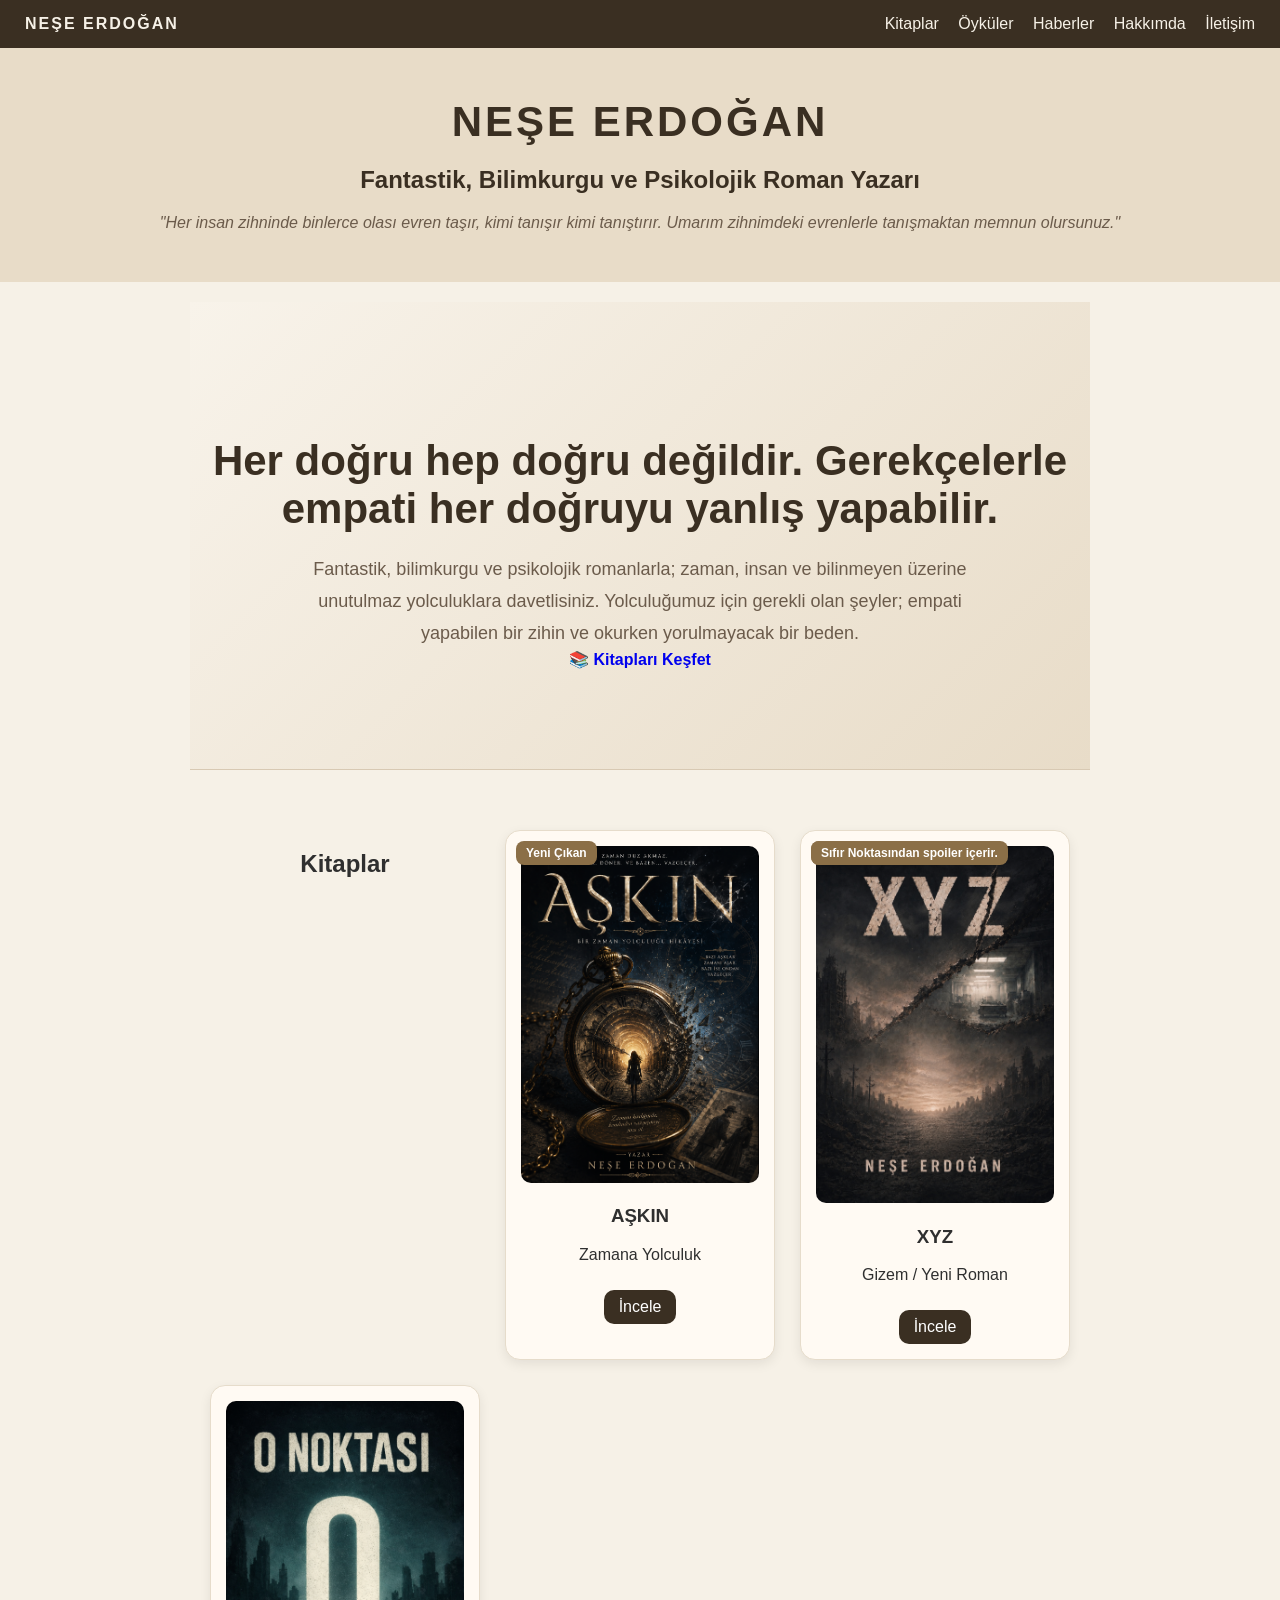
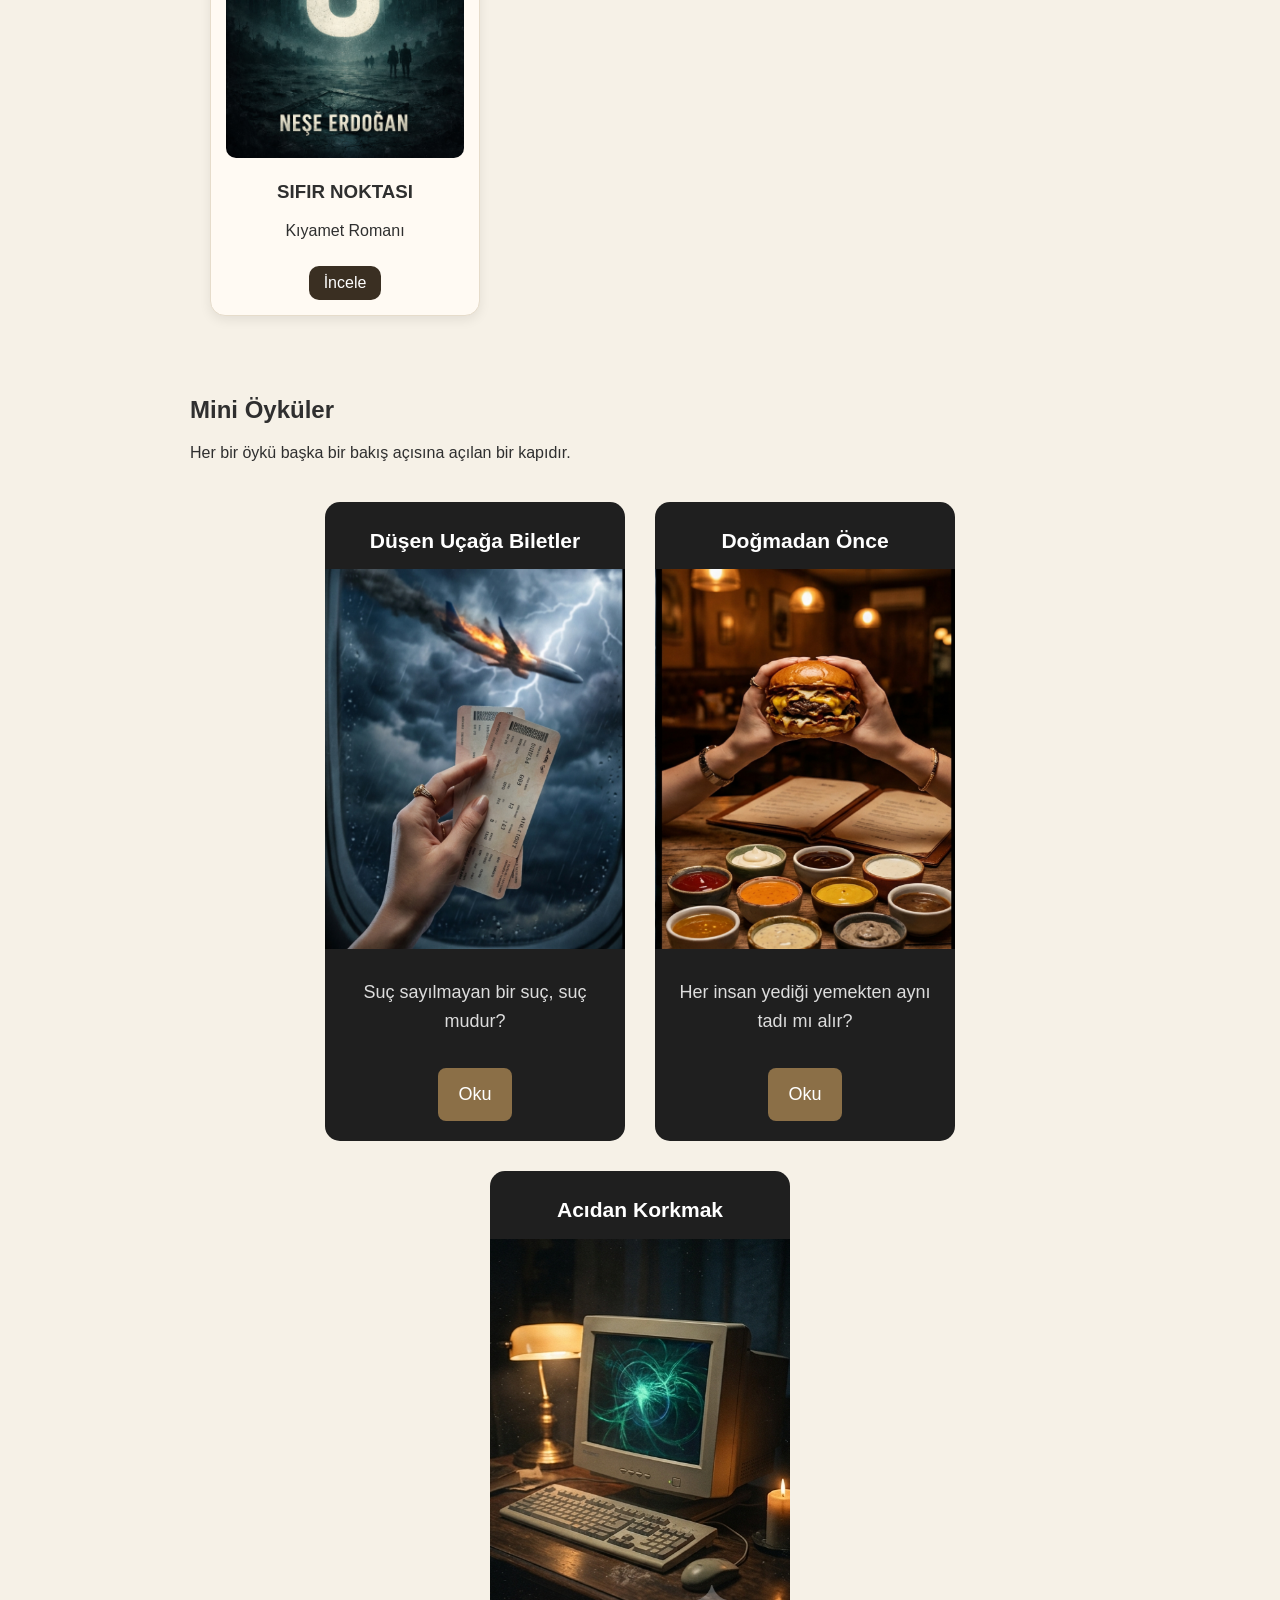
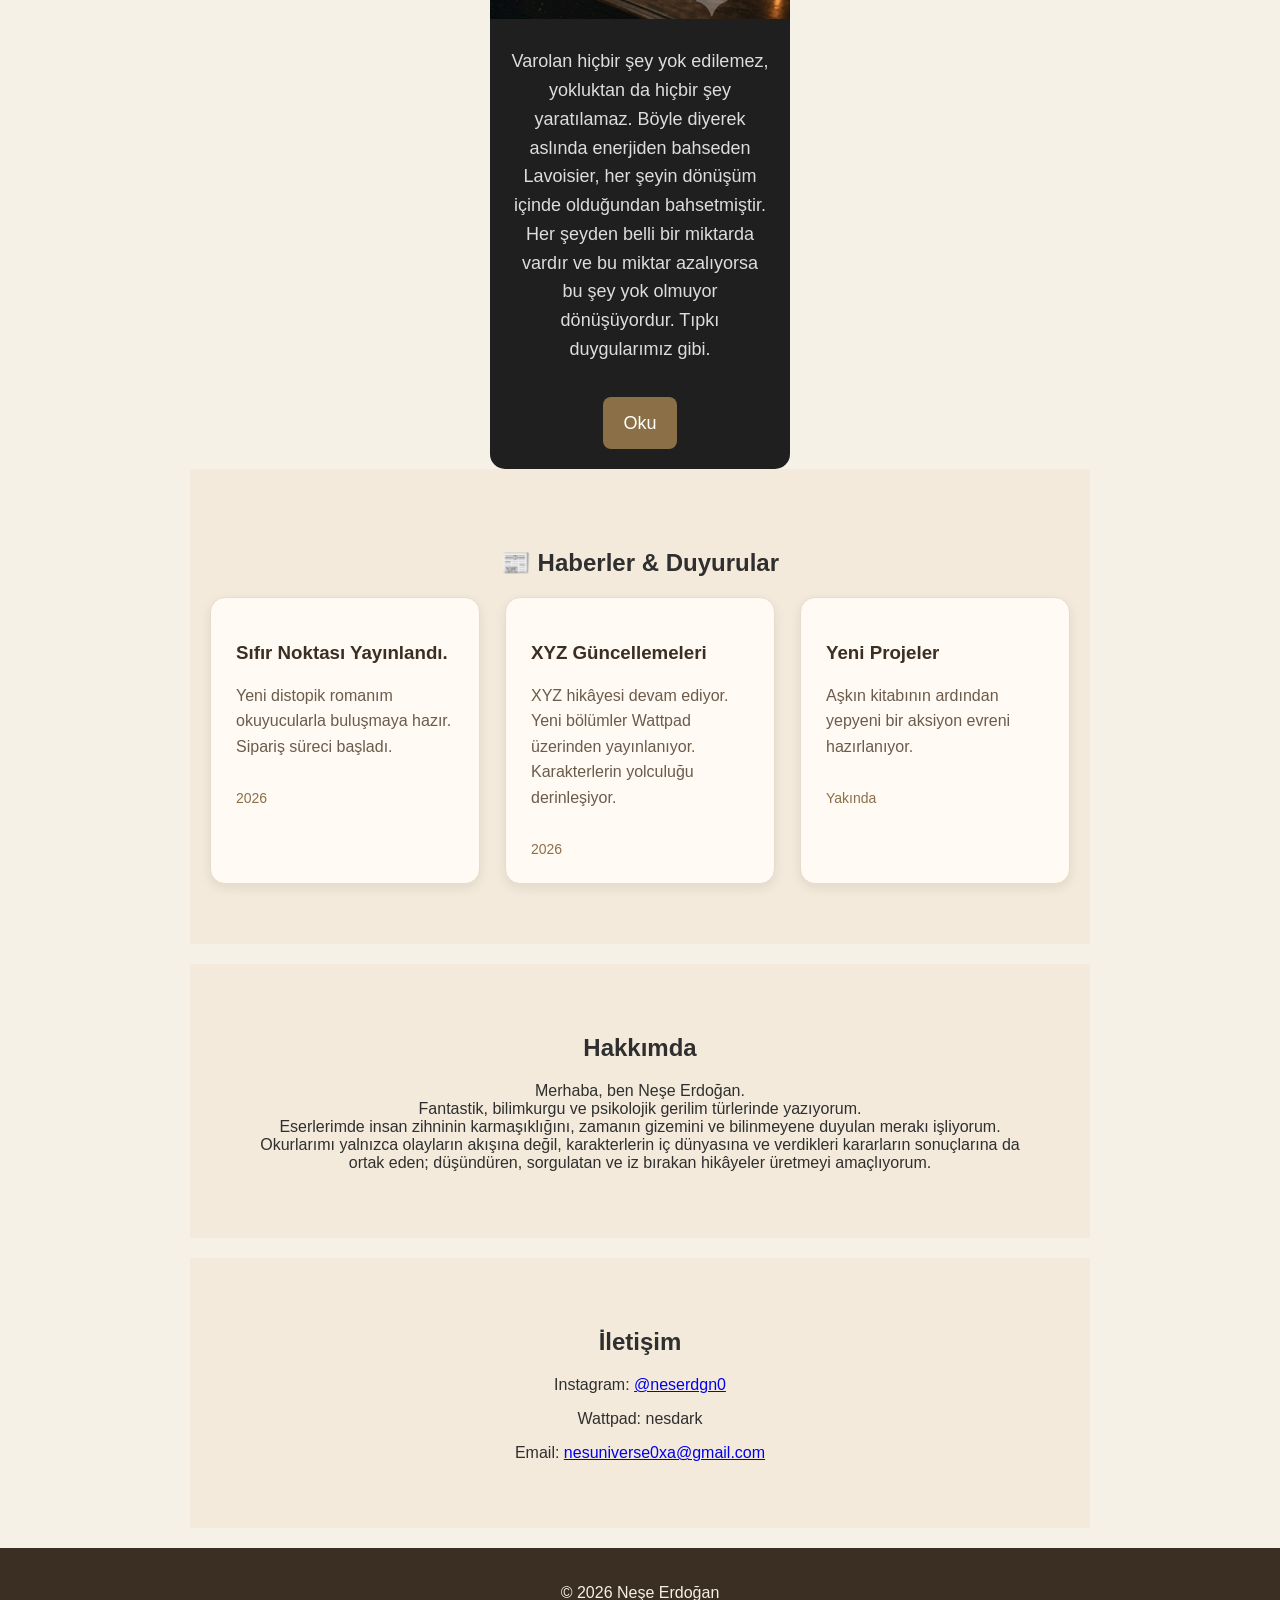
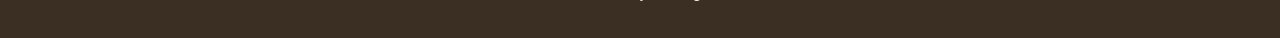
==== index.html @ b697546c "Update index.html" ====
<!DOCTYPE html>
<html lang="tr">

<head>
  <meta charset="UTF-8">
  <meta name="viewport" content="width=device-width, initial-scale=1.0">
  <title>Neşe Erdoğan | Fantastik ve Bilimkurgu Roman Yazarı</title>
  <meta property="og:title" content="Neşe Erdoğan">

<meta property="og:description" content="Fantastik, bilimkurgu ve psikolojik romanlar.">

<meta property="og:image" content="https://nese87054-beep.github.io/NesUniverse/file_000000009f70720a86f1708d1f0b7b2d.png">

<meta property="og:url" content="https://nese87054-beep.github.io/NesUniverse/">

<meta property="og:type" content="website">
<meta name="description" content="Neşe Erdoğan'ın resmi yazarlık sitesi. AŞKIN, Sıfır Noktası ve XYZ romanları hakkında bilgiler, karakterler ve duyurular.">

<meta name="keywords" content="Neşe Erdoğan, Neşe Erdoğan yazar, Aşkın romanı, Sıfır Noktası, XYZ romanı, fantastik roman, bilimkurgu, zaman yolculuğu, Türk yazar">

<meta name="author" content="Neşe Erdoğan">

<meta name="robots" content="index, follow">

<link rel="canonical" href="https://nese87054-beep.github.io/NesUniverse/">

  <!-- Google Analytics -->
  <script async src="https://www.googletagmanager.com/gtag/js?id=G-4C749NQ0FZ"></script>

  <script>
    window.dataLayer = window.dataLayer || [];
    function gtag(){dataLayer.push(arguments);}
    gtag('js', new Date());

    gtag('config', 'G-4C749NQ0FZ');
  </script>

  <link rel="stylesheet" href="style.css">
  <script type="application/ld+json">
{
  "@context":"https://schema.org",
  "@type":"Person",
  "name":"Neşe Erdoğan",
  "jobTitle":"Roman Yazarı",
  "url":"https://nese87054-beep.github.io/NesUniverse/",
  "sameAs":[
    "https://www.instagram.com/neserdgn0"
  ]
}
</script>
  <script type="application/ld+json">
{
 "@context":"https://schema.org",
 "@type":"WebSite",
 "name":"Neşe Erdoğan",
 "url":"https://nese87054-beep.github.io/NesUniverse/",
 "author":{
   "@type":"Person",
   "name":"Neşe Erdoğan"
 }
}
</script>
  <script type="application/ld+json">
{
 "@context":"https://schema.org",
 "@type":"ItemList",
 "name":"Neşe Erdoğan Kitapları",
 "itemListElement":[
  {
   "@type":"Book",
   "position":1,
   "name":"AŞKIN",
   "url":"https://nese87054-beep.github.io/NesUniverse/askin.html"
  },
  {
   "@type":"Book",
   "position":2,
   "name":"Sıfır Noktası",
   "url":"https://nese87054-beep.github.io/NesUniverse/sifir-noktasi.html"
  },
  {
   "@type":"Book",
   "position":3,
   "name":"XYZ",
   "url":"https://nese87054-beep.github.io/NesUniverse/xyz.html"
  }
 ]
}
</script>
</head>


<body>


<!-- NAVBAR -->
<nav class="navbar">

  <div class="logo">
    NEŞE ERDOĞAN
  </div>

  <div class="menu">
    <a href="#books">Kitaplar</a>
    <a href="#stories">Öyküler</a>
    <a href="#news">Haberler</a>
    <a href="#about">Hakkımda</a>
    <a href="#contact">İletişim</a>
  </div>

</nav>



<!-- HEADER -->
<header>

  <h1>NEŞE ERDOĞAN</h1>
  <h2>Fantastik, Bilimkurgu ve Psikolojik Roman Yazarı</h2>

  <span class="quote">
    "Her insan zihninde binlerce olası evren taşır, kimi tanışır kimi tanıştırır. 
    Umarım zihnimdeki evrenlerle tanışmaktan memnun olursunuz."
  </span>

</header>


<main>

<!-- HERO -->
<section class="hero">

  <h2>
    Her doğru hep doğru değildir. Gerekçelerle empati her doğruyu yanlış yapabilir.
  </h2>

  <p>
    Fantastik, bilimkurgu ve psikolojik romanlarla;
    zaman, insan ve bilinmeyen üzerine unutulmaz yolculuklara davetlisiniz.
    Yolculuğumuz için gerekli olan şeyler;
    empati yapabilen bir zihin ve okurken yorulmayacak bir beden.
  </p>

  <a href="#books" class="btn">
    📚 Kitapları Keşfet
  </a>

</section>




<!-- KİTAPLAR -->
<section id="books">

<h2>Kitaplar</h2>



<!-- AŞKIN -->
<div class="book-card">

<span class="badge">
Yeni Çıkan
</span>

  <img src="file_000000009f70720a86f1708d1f0b7b2d.png" alt="AŞKIN roman kapağı - Neşe Erdoğan">

<h3>AŞKIN</h3>

<p>
Zamana Yolculuk
</p>

<a href="askin.html">
İncele
</a>

</div>





<!-- XYZ -->
<div class="book-card">

<span class="badge">
Yeni Çıkan
</span>
  
<span class="badge">
Sıfır Noktasından spoiler içerir.
</span>

<img src="file_000000004ad471fdaa1582f3d3aa78e8.png" alt="XYZ roman kapağı - Neşe Erdoğan">

<h3>XYZ</h3>

<p>
Gizem / Yeni Roman
</p>

<a href="xyz.html">
İncele
</a>

</div>





<!-- SIFIR NOKTASI -->
<div class="book-card">

<img src="file_000000008bf872469f45810240bcbe75.png" alt="Sıfır Noktası roman kapağı - Neşe Erdoğan">

<h3>SIFIR NOKTASI</h3>

<p>
Kıyamet Romanı
</p>

<a href="sifir-noktasi.html">
İncele
</a>

</div>


</section>
<section id="stories">

<h2>Mini Öyküler</h2>

<p>
Her bir öykü başka bir bakış açısına açılan bir kapıdır.
</p>

<div class="story-container">

<article class="story-card">

<h3>Düşen Uçağa Biletler</h3>

<img src="dus.jpeg" alt="Düşen Uçağa Biletler mini öykü kapağı">
  <span class="badge">
Yakında
</span>

<p>
Suç sayılmayan bir suç, suç mudur?
</p>

<a href="dusenuc.html">
Oku
</a>

</article>


<article class="story-card">

<h3>Doğmadan Önce</h3>

<img src="menu.jpeg" alt="Doğmadan Önce mini öykü kapağı">
   <span class="badge">
Yakında
</span>

<p>
Her insan yediği yemekten aynı tadı mı alır?
</p>

<a href="dogma.html">
Oku
</a>

</article>


<article class="story-card">

<h3>Acıdan Korkmak</h3>

<img src="aci.png" alt="Acıdan Korkmak mini öykü kapağı">
   <span class="badge">
Yakında
</span>

<p>
Varolan hiçbir şey yok edilemez, yokluktan da hiçbir şey yaratılamaz.
Böyle diyerek aslında enerjiden bahseden Lavoisier, her şeyin dönüşüm içinde olduğundan bahsetmiştir.
Her şeyden belli bir miktarda vardır ve bu miktar azalıyorsa bu şey yok olmuyor dönüşüyordur.
Tıpkı duygularımız gibi.
</p>

<a href="aci.html">
Oku
</a>

</article>

</div>

</section>


<!-- HABERLER & DUYURULAR -->

<section id="news">

<h2>
📰 Haberler & Duyurular
</h2>


<div class="news-container">


<div class="news-card">

<h3>
Sıfır Noktası Yayınlandı.
</h3>

<p>
Yeni distopik romanım okuyucularla buluşmaya hazır.
Sipariş süreci başladı.
</p>

<span>
2026
</span>

</div>




<div class="news-card">

<h3>
XYZ Güncellemeleri
</h3>

<p>
XYZ hikâyesi devam ediyor.
Yeni bölümler Wattpad üzerinden yayınlanıyor.
Karakterlerin yolculuğu derinleşiyor.
</p>

<span>
2026
</span>

</div>





<div class="news-card">

<h3>
Yeni Projeler
</h3>

<p>
Aşkın kitabının ardından yepyeni bir aksiyon evreni hazırlanıyor.
</p>

<span>
Yakında
</span>

</div>



</div>

</section>







<!-- HAKKIMDA -->

<section id="about">

<h2> Hakkımda</h2>
  <p> Merhaba, ben Neşe Erdoğan.
  <br>
  Fantastik, bilimkurgu ve psikolojik gerilim türlerinde yazıyorum. 
  <br>
  Eserlerimde insan zihninin karmaşıklığını, zamanın gizemini ve bilinmeyene duyulan merakı işliyorum.
  <br>
  Okurlarımı yalnızca olayların akışına değil, karakterlerin iç dünyasına ve verdikleri kararların sonuçlarına da 
  <br> 
  ortak eden; düşündüren, sorgulatan ve iz bırakan hikâyeler üretmeyi amaçlıyorum.
  </p>


</section>



<!-- İLETİŞİM -->

<section id="contact">

<h2>
İletişim
</h2>


<p>
Instagram:
<a href="https://instagram.com/neserdgn0" target="_blank">
@neserdgn0
</a>
</p>


<p>
Wattpad: nesdark
</p>


<p>
Email:
<a href="mailto:nesuniverse0xa@gmail.com">
nesuniverse0xa@gmail.com
</a>
</p>


</section>
  </main>







<!-- FOOTER -->

<footer>

<p>
© 2026 Neşe Erdoğan
</p>

</footer>



</body>

</html>
---- style.css ----
body {
  margin: 0;
  font-family: Arial, sans-serif;
  background-color: #f6f1e7;
  color: #2f2f2f;
}

/* NAVBAR */
.navbar {
  position: sticky;
  top: 0;
  background: #3a2f22;
  color: #f6f1e7;
  display: flex;
  justify-content: space-between;
  padding: 15px 25px;
  align-items: center;
  z-index: 1000;
}

.navbar .logo {
  font-weight: bold;
  letter-spacing: 2px;
}

.navbar .menu a {
  color: #f6f1e7;
  margin-left: 15px;
  text-decoration: none;
}

.navbar .menu a:hover {
  color: #d6c7ad;
}

/* HEADER */
header {
  padding: 50px 20px;
  background: #e8dcc8;
  color: #3a2f22;
  text-align: center;
}

header h1 {
  font-size: 42px;
  margin: 0;
  letter-spacing: 3px;
}

.quote {
  display: block;
  margin-top: 10px;
  font-style: italic;
  color: #6b5b4b;
}

/* HERO */
.hero {
  padding: 100px 20px;
  text-align: center;
  background: linear-gradient(135deg, #f8f3ea, #e8dcc8);
  border-bottom: 1px solid #d8c9b3;
}

.hero h2 {
  font-size: 42px;
  color: #3a2f22;
  margin-bottom: 20px;
  font-weight: bold;
}

.hero p {
  max-width: 700px;
  margin: 0 auto;
  font-size: 18px;
  line-height: 1.8;
  color: #6b5b4b;
}

.hero .btn {
  margin-top: 35px;
}

/* BOOKS GRID */
#books {
  display: grid;
  grid-template-columns: repeat(auto-fit, minmax(220px, 1fr));
  gap: 25px;
  max-width: 1000px;
  margin: auto;
  padding: 60px 20px;
  text-align: center;
}

.book-card {
  background: #fffaf3;
  padding: 15px;
  border-radius: 15px;
  border: 1px solid #e6dccb;
  box-shadow: 0 4px 12px rgba(0,0,0,0.08);
  transition: 0.3s;
}

.book-card:hover {
  transform: translateY(-6px);
}

.book-card img {
  width: 100%;
  border-radius: 10px;
}

.book-card a {
  display: inline-block;
  margin-top: 10px;
  background: #3a2f22;
  color: white;
  padding: 8px 15px;
  border-radius: 10px;
  text-decoration: none;
}

.book-card {
  position: relative;
}

/* YENİ ÇIKAN ETİKETİ */
.badge {
  position: absolute;
  top: 10px;
  left: 10px;
  background: #8b6f47;
  color: white;
  padding: 5px 10px;
  font-size: 12px;
  border-radius: 8px;
  font-weight: bold;
}
/* Mini Öyküler */

.story-container{
    display: flex;
    gap: 30px;
    justify-content: center;
    flex-wrap: wrap;
    margin-top: 40px;
}

.story-card{
    width: 300px;
    background: #1f1f1f;
    border-radius: 15px;
    overflow: hidden;
    text-align: center;
    padding-bottom: 20px;
    transition: .3s;
}

.story-card:hover{
    transform: translateY(-8px);
}

.story-card img{
    width: 100%;
    height: 380px;
    object-fit: cover;
}

.story-card h3{
    margin: 20px 0 10px;
}

.story-card p{
    padding: 0 20px;
}

.story-card a{
    display: inline-block;
    margin-top: 15px;
    text-decoration: none;
}
.story-card h3{
    color: white;
    margin: 20px 0 10px;
}

.story-card p{
    color: #ddd;
    padding: 0 20px;
    line-height: 1.6;
}

.story-card a{
    display: inline-block;
    margin-top: 15px;
    padding: 10px 20px;
    background: #8b6f47;
    color: white;
    text-decoration: none;
    border-radius: 8px;
    transition: .3s;
}

.story-card a:hover{
    background: #6f5638;
}
.story-cover{
    text-align: center;
    margin: 50px 0 30px;
}

.story-cover img{
    width: 320px;
    max-width: 90%;
    border-radius: 15px;
    box-shadow: 0 8px 20px rgba(0,0,0,.2);
}

/* ABOUT + CONTACT */
#about, #contact {
  padding: 50px 20px;
  background: #f3eadb;
  text-align: center;
  margin-top: 20px;
}
main{
    max-width: 900px;
    margin: auto;
    padding: 20px;
}

article{
    line-height: 1.8;
    font-size: 18px;
}

article h2{
    color: #3a2f22;
    margin-top: 40px;
}

article ul{
    padding-left: 20px;
}

article li{
    margin-bottom: 10px;
}
/* FOOTER */
footer {
  padding: 20px;
  background: #3a2f22;
  color: #f6f1e7;
  text-align: center;
}

/* MOBİL */
@media (max-width: 600px) {
  header h1 {
    font-size: 30px;
  }
}
.book-page {
  display: flex;
  gap: 50px;
  padding: 60px;
  align-items: flex-start;
  justify-content: center;
  flex-wrap: wrap;
  background: #f6f1e7;
}

.book-cover img {
  width: 320px;
  border-radius: 15px;
  box-shadow: 0 15px 30px rgba(0,0,0,0.2);
}

.book-content {
  max-width: 1000px;
  text-align: left;
}

.book-content h2 {
  margin-top: 20px;
  color: #3a2f22;
}

.book-content p {
  line-height: 1.7;
  color: #4a3b2a;
}

/* BUTONLAR */
.buttons {
  margin-top: 25px;
  display: flex;
  gap: 15px;
  flex-wrap: wrap;
}

.btn {
  padding: 12px 18px;
  text-decoration: none;
  border-radius: 10px;
  font-weight: bold;
  transition: 0.3s;
}

.btn.back {
  background: #ddd;
  color: #333;
}

.btn.back:hover {
  background: #c9c9c9;
}

.btn.buy {
  background: #8b6f47;
  color: white;
}

.btn.buy:hover {
  background: #6f5638;
}

/* MOBİL */
@media (max-width: 768px) {
  .book-page {
    flex-direction: column;
    text-align: center;
  }

  .book-content {
    text-align: center;
  }
}
/* HABERLER */
#news {
  padding: 60px 20px;
  background: #f3eadb;
  text-align: center;
}

.news-container {
  display: grid;
  grid-template-columns: repeat(auto-fit, minmax(250px, 1fr));
  gap: 25px;
  max-width: 1000px;
  margin: auto;
}

.news-card {
  background: #fffaf3;
  padding: 25px;
  border-radius: 15px;
  border: 1px solid #e6dccb;
  box-shadow: 0 4px 12px rgba(0,0,0,0.08);
  text-align: left;
  transition: 0.3s;
}

.news-card:hover {
  transform: translateY(-5px);
}

.news-card h3 {
  color: #3a2f22;
}

.news-card p {
  line-height: 1.6;
  color: #6b5b4b;
}

.news-card span {
  display: inline-block;
  margin-top: 15px;
  font-size: 14px;
  color: #8b6f47;
}
/* KARAKTER GALERİSİ */

.character-container{
    display: flex;
    justify-content: center;
    gap: 25px;
    flex-wrap: wrap;
    margin-top: 30px;
}

.character-card{
    width: 260px;
    background: #fffaf3;
    border-radius: 15px;
    padding: 20px;
    text-align: center;
    box-shadow: 0 4px 12px rgba(0,0,0,0.08);
}

.character-card img{
    width: 200px;
    height: 250px;
    object-fit: cover;
    border-radius: 12px;
}

.character-card h3{
    color: #3a2f22;
}

.character-card p{
    text-align: left;
    line-height: 1.6;
}
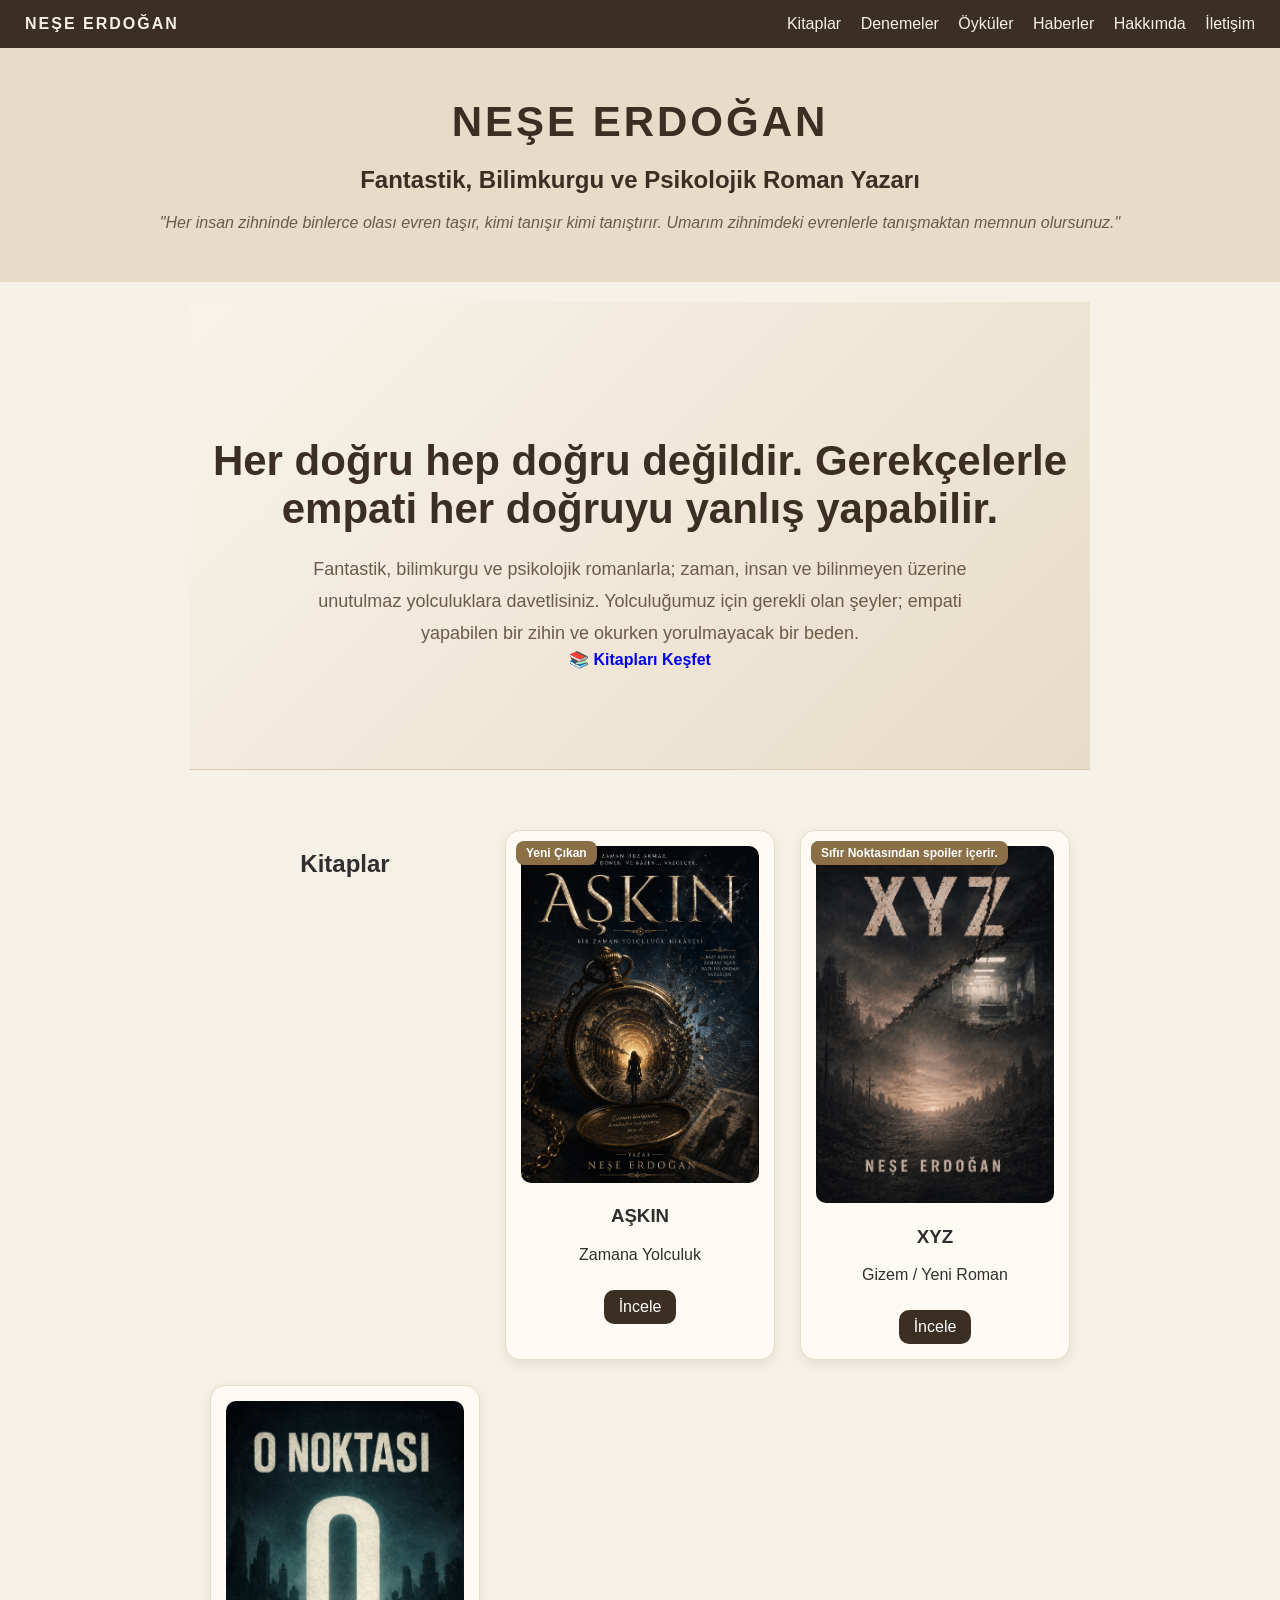
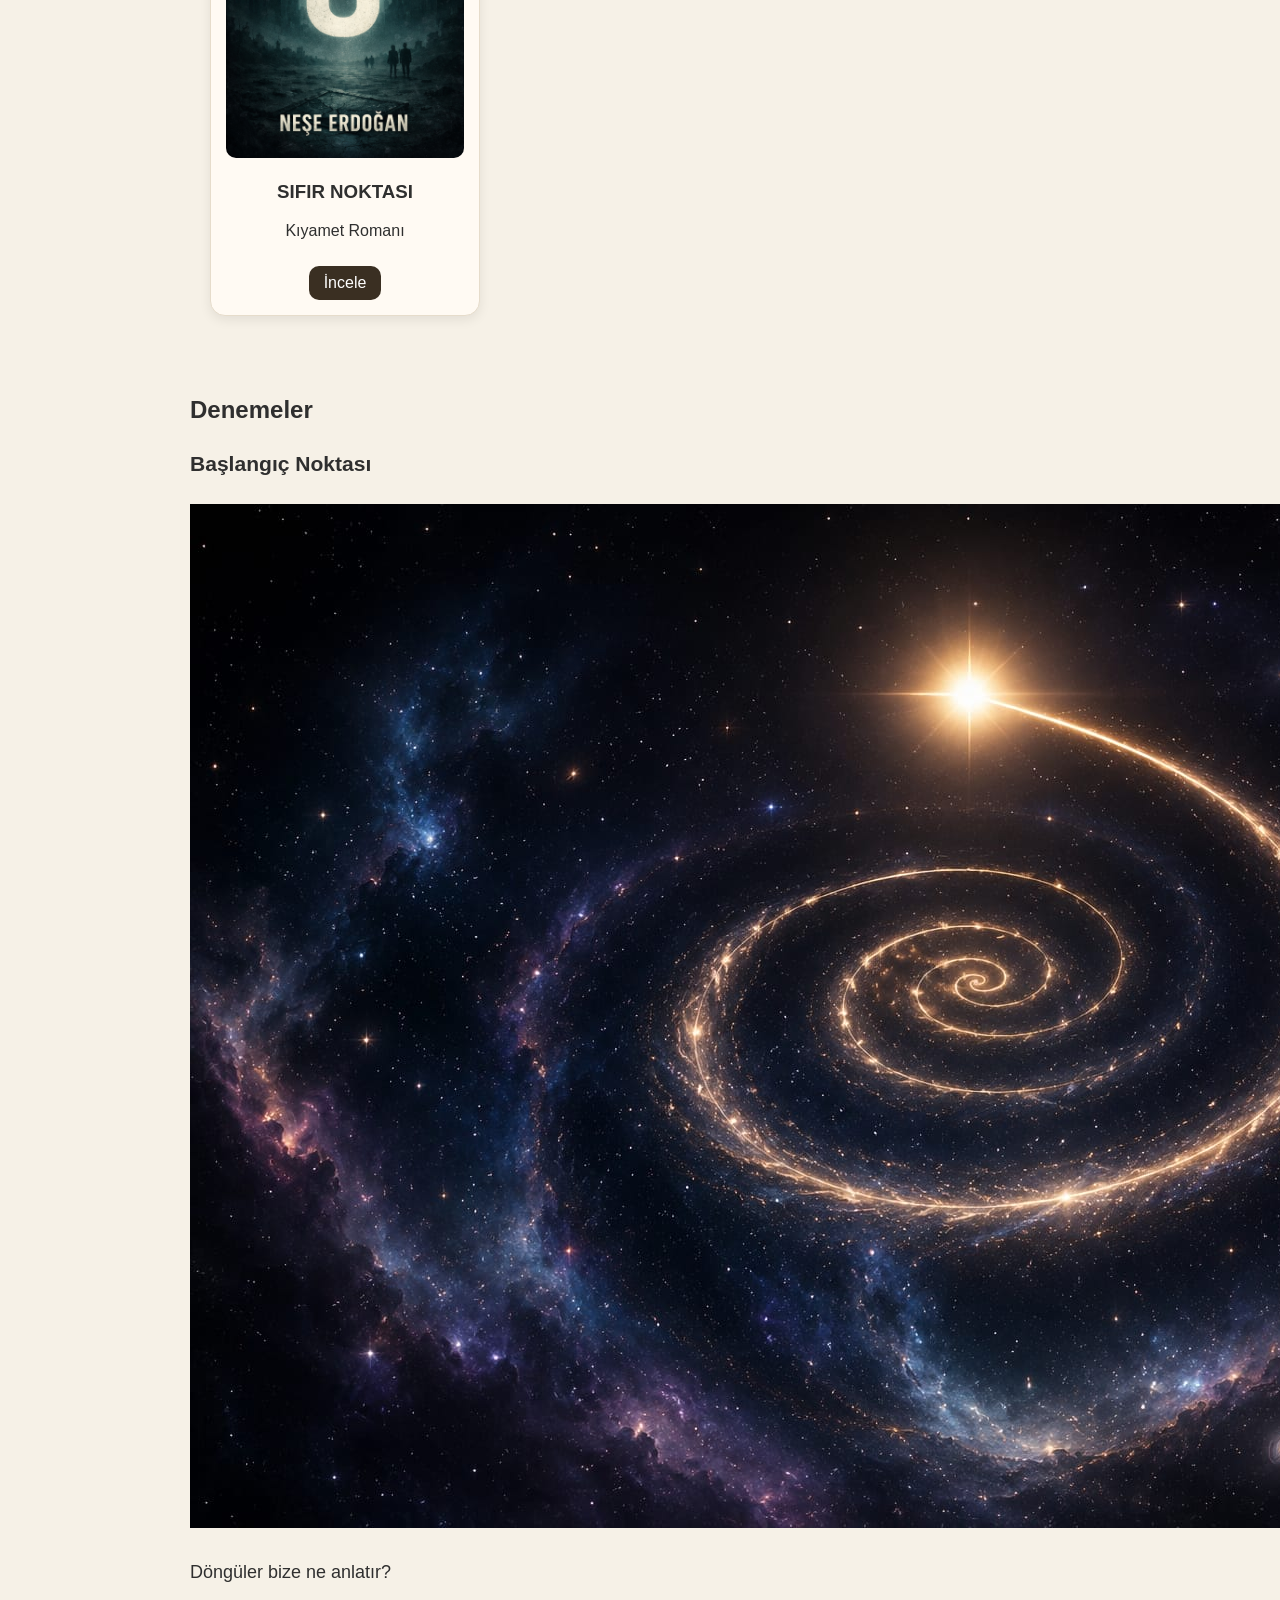
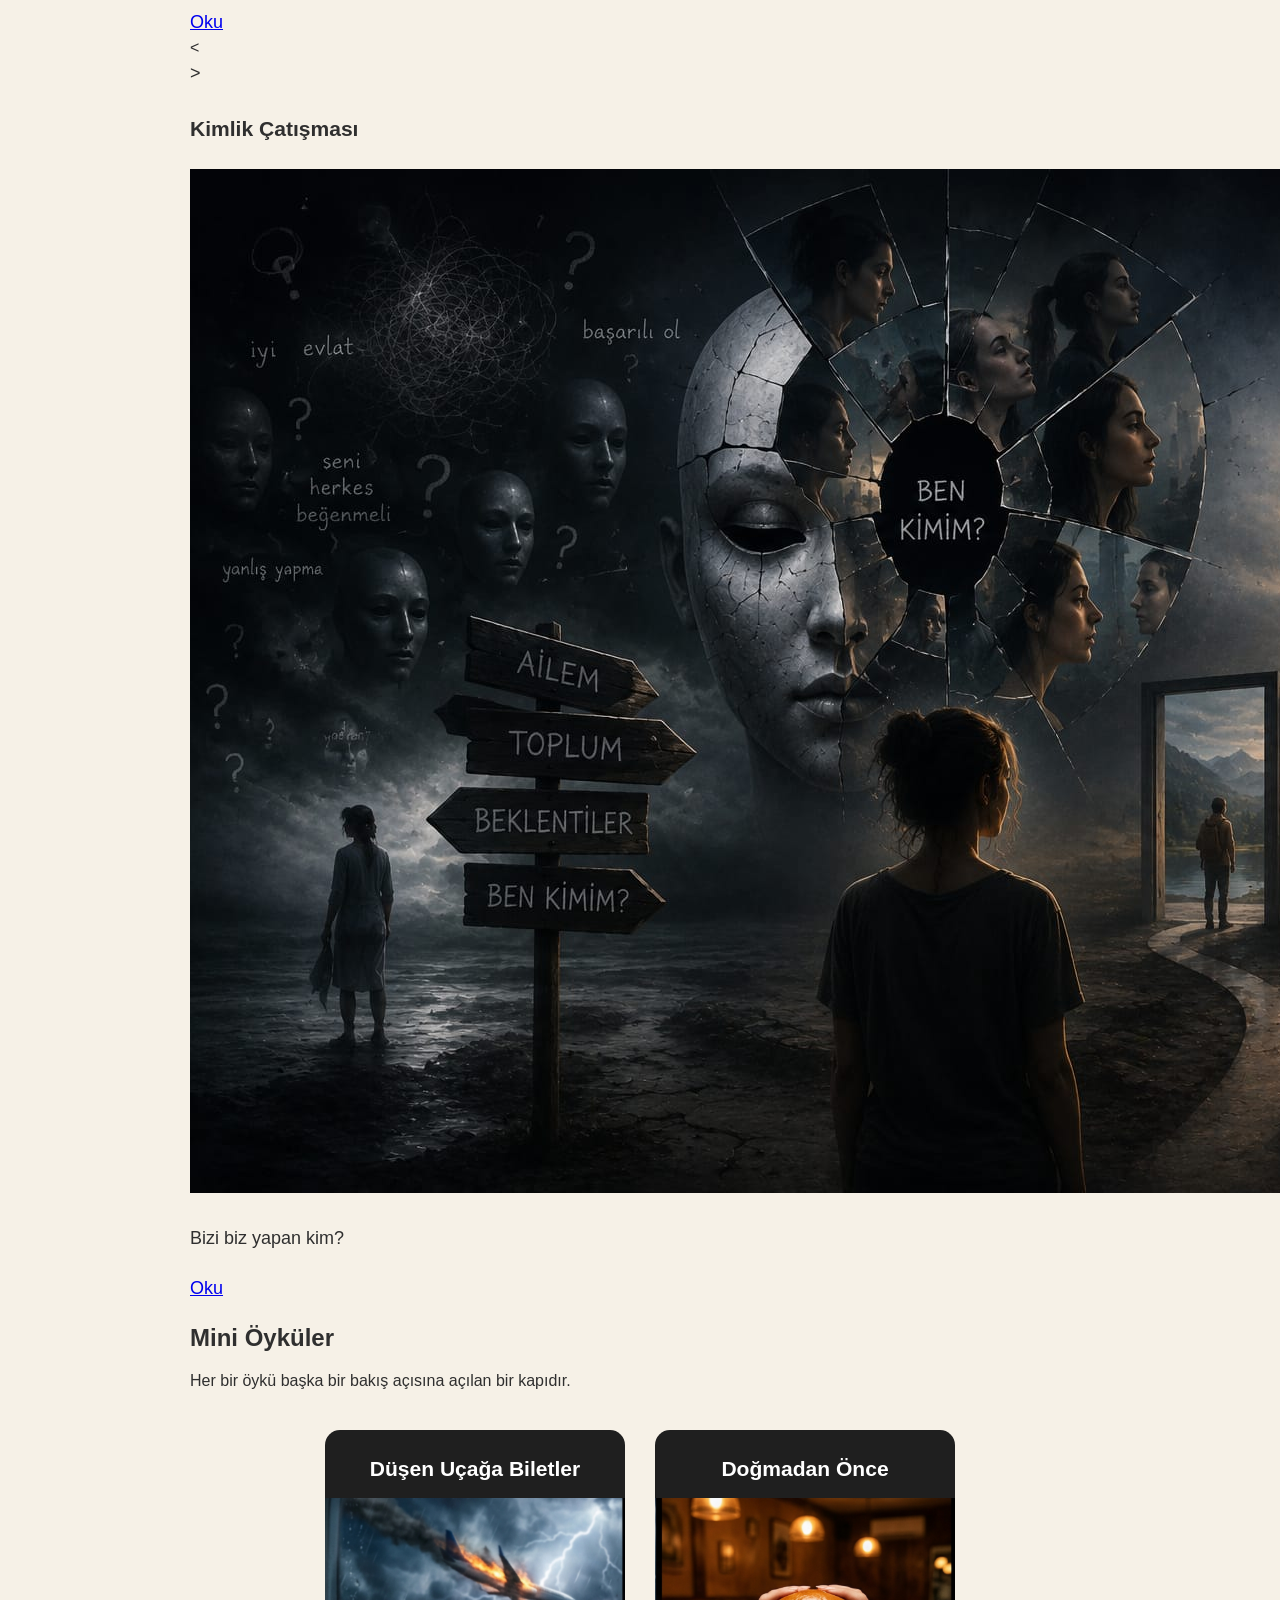
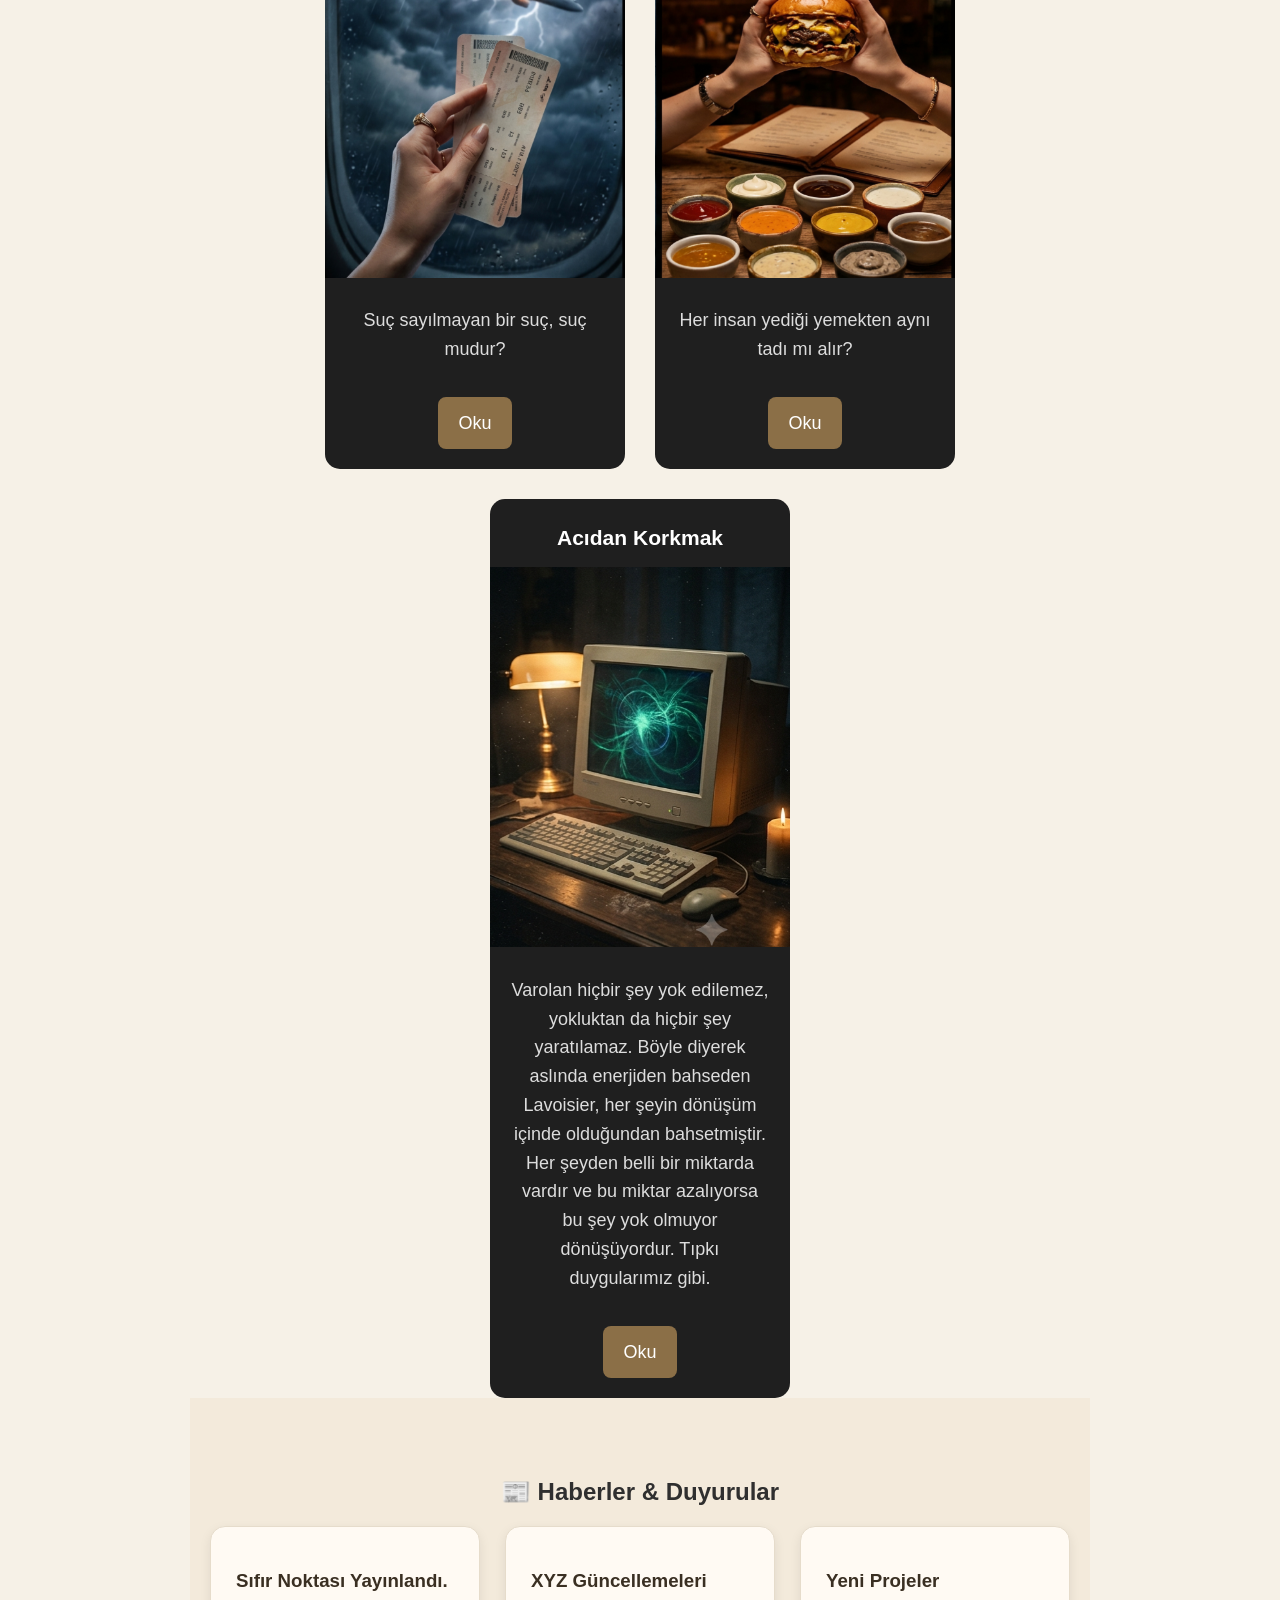
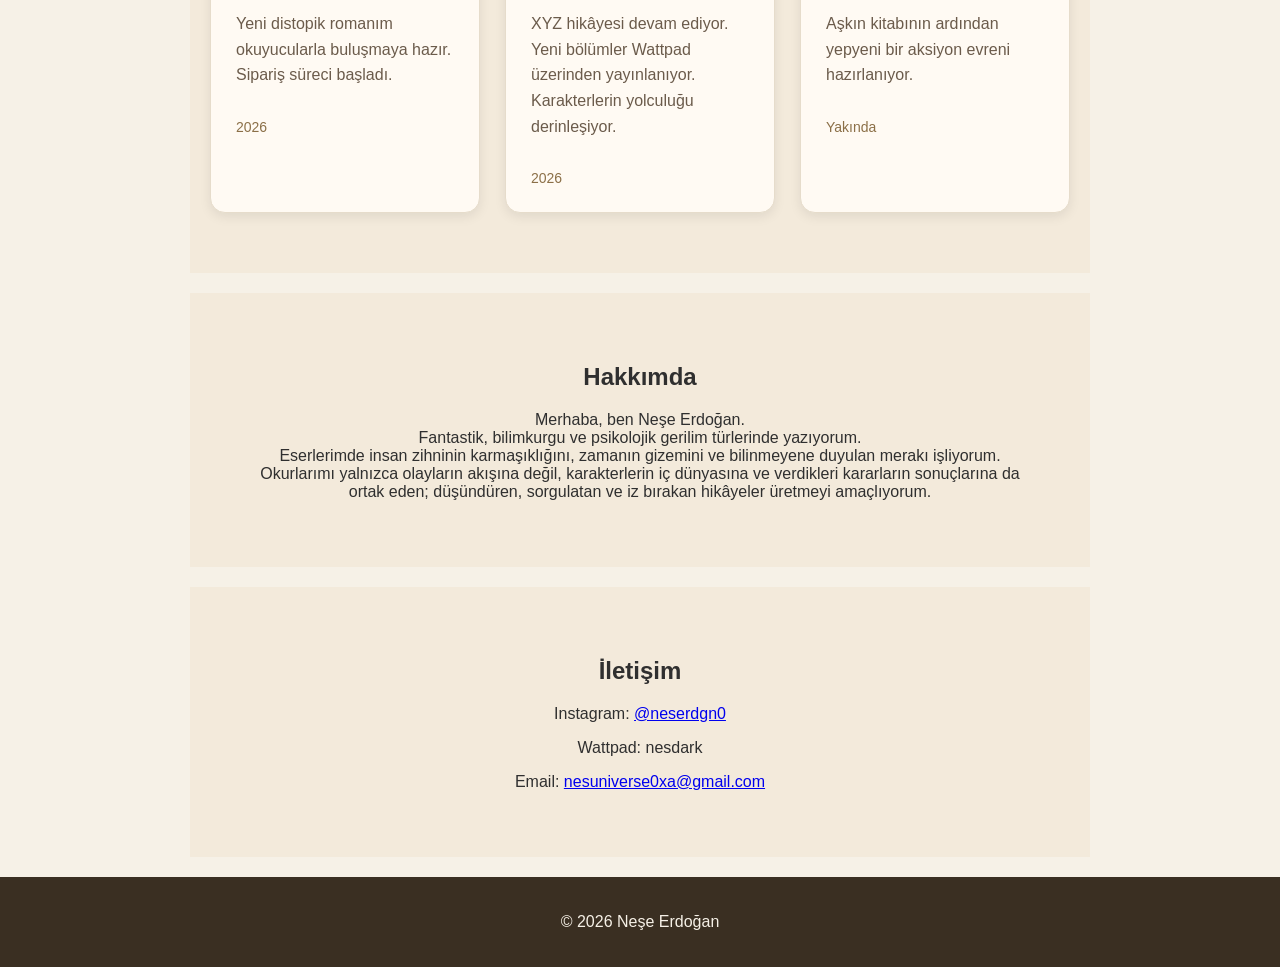
==== commit 6f9485a9: "Update index.html" ====
--- a/index.html
+++ b/index.html
@@ -102,6 +102,7 @@
 
   <div class="menu">
     <a href="#books">Kitaplar</a>
+    <a href="#deneme">Denemeler</a>
     <a href="#stories">Öyküler</a>
     <a href="#news">Haberler</a>
     <a href="#about">Hakkımda</a>
@@ -228,8 +229,26 @@
 </a>
 
 </div>
-
-
+</section>
+  <section id="deneme">
+    <h2> Denemeler</h2>
+    <div class="deneme-container">
+      <article class="deneme-card">
+        <h3> Başlangıç Noktası</h3>
+        <img src="bas.jpg" alt="Başlangıç Noktası-Neşe ERDOĞAN">
+        <p>Döngüler bize ne anlatır?</p>
+        <a href="bas.html">
+          Oku </a>
+      </article>
+      <<article class="deneme-card">>
+        <h3> Kimlik Çatışması </h3>
+<img src="kim.jpg" alt="Kimlik Çatışması-Neşe ERDOĞAN">
+        <p>Bizi biz yapan kim?</p>
+        <a href="kim.html">
+          Oku </a>
+      </article>
+    </div>
+    
 </section>
 <section id="stories">
 
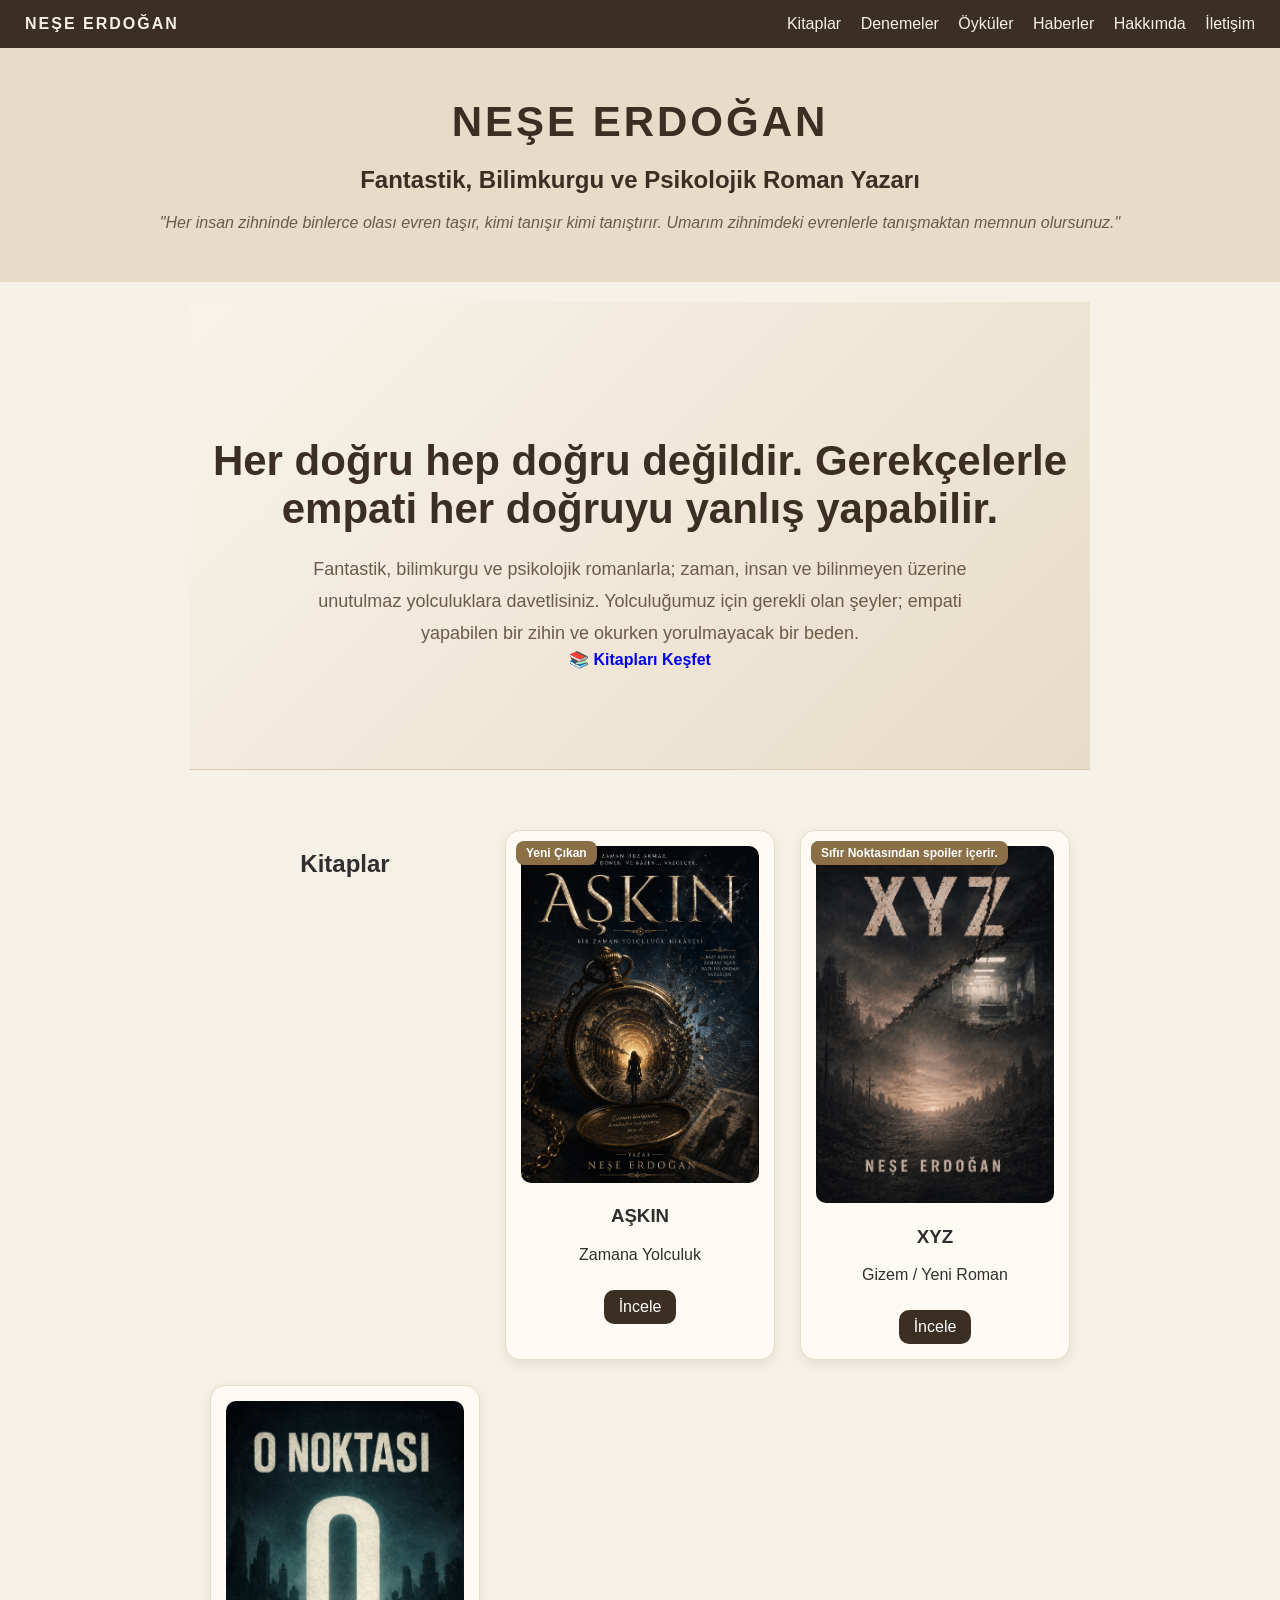
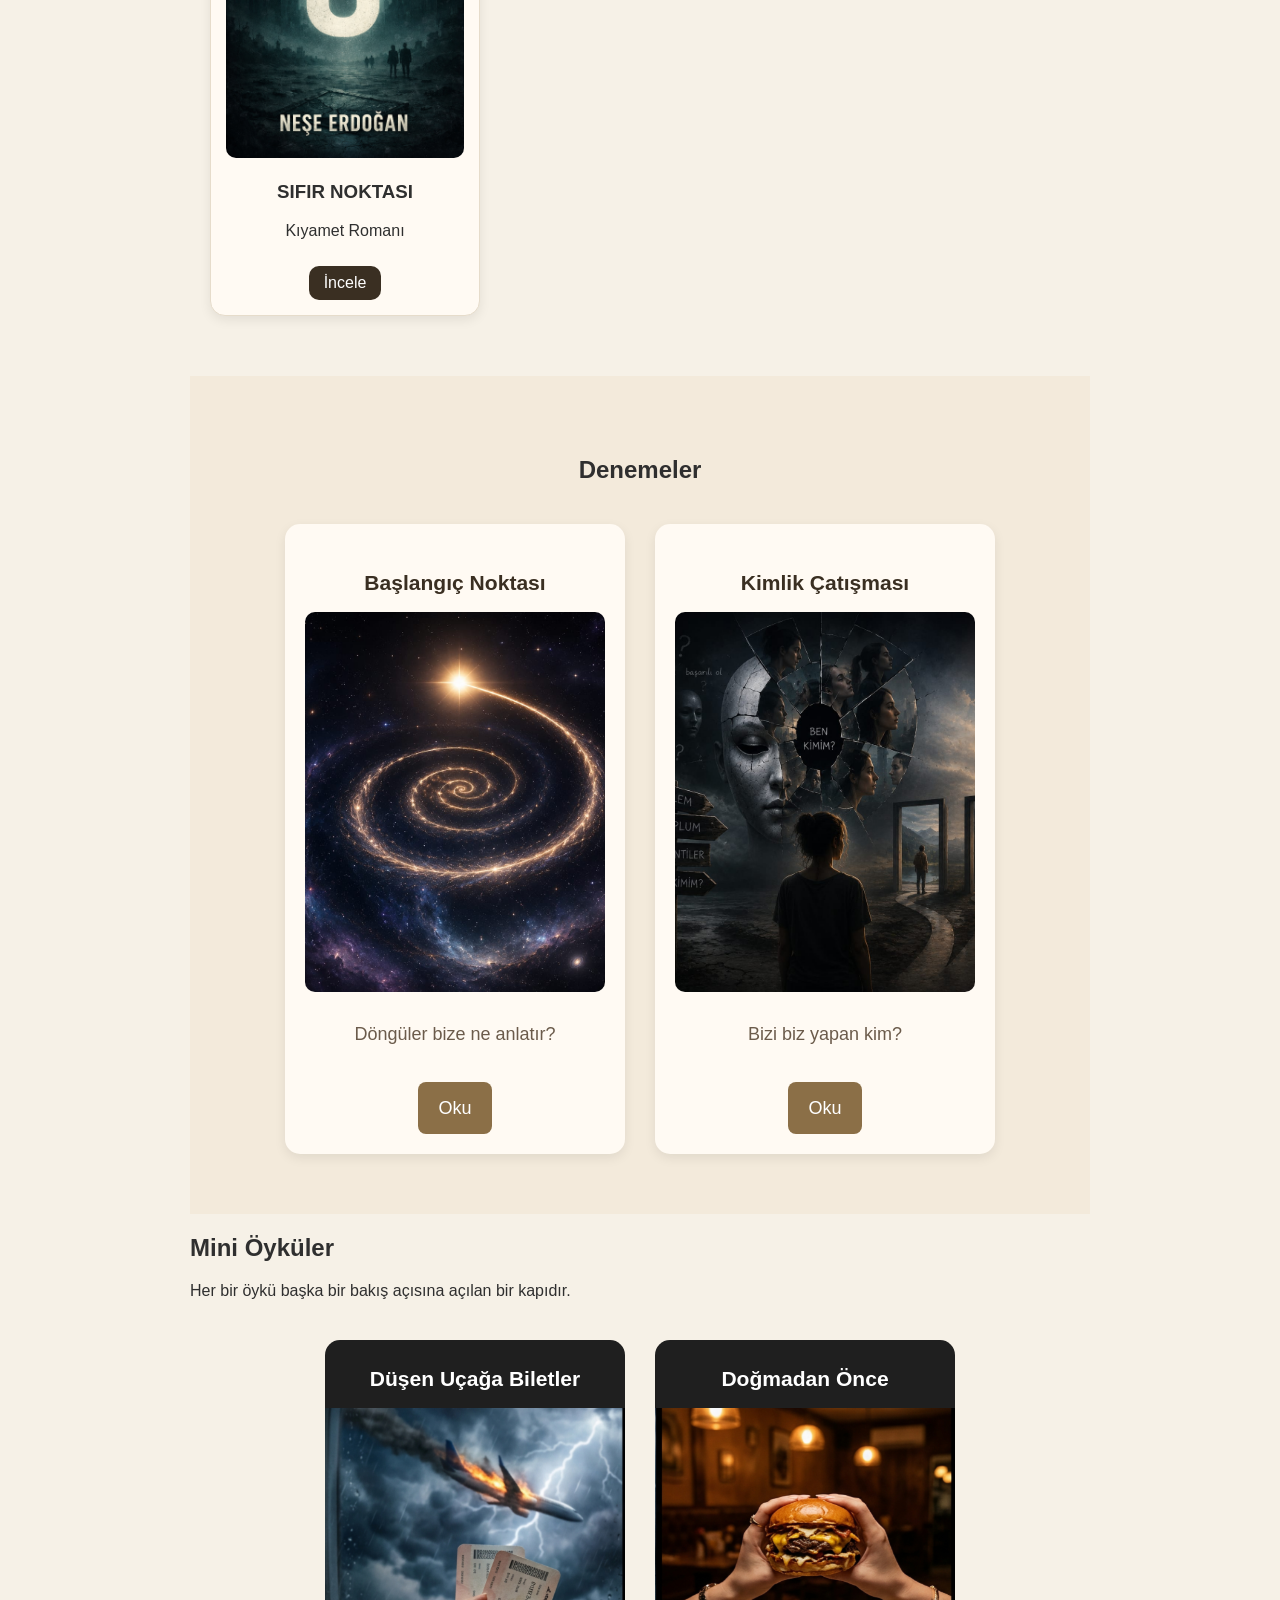
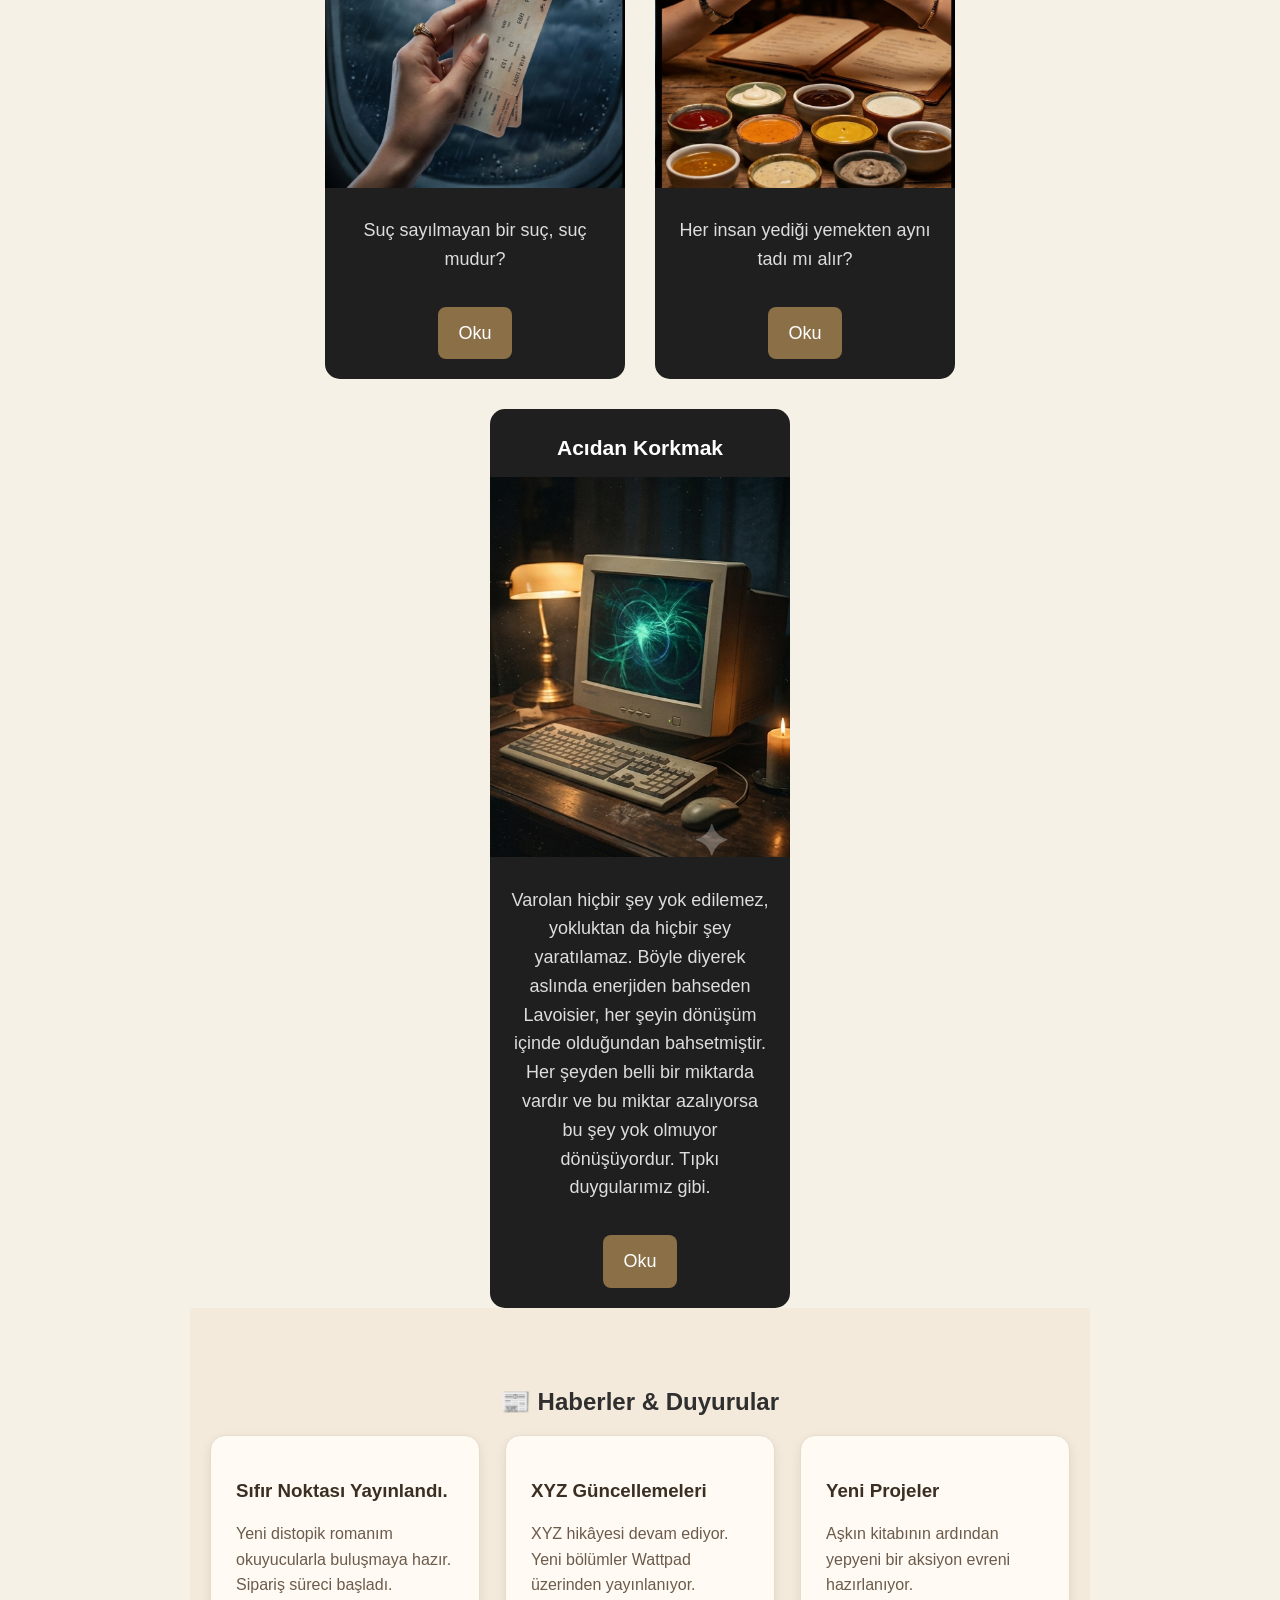
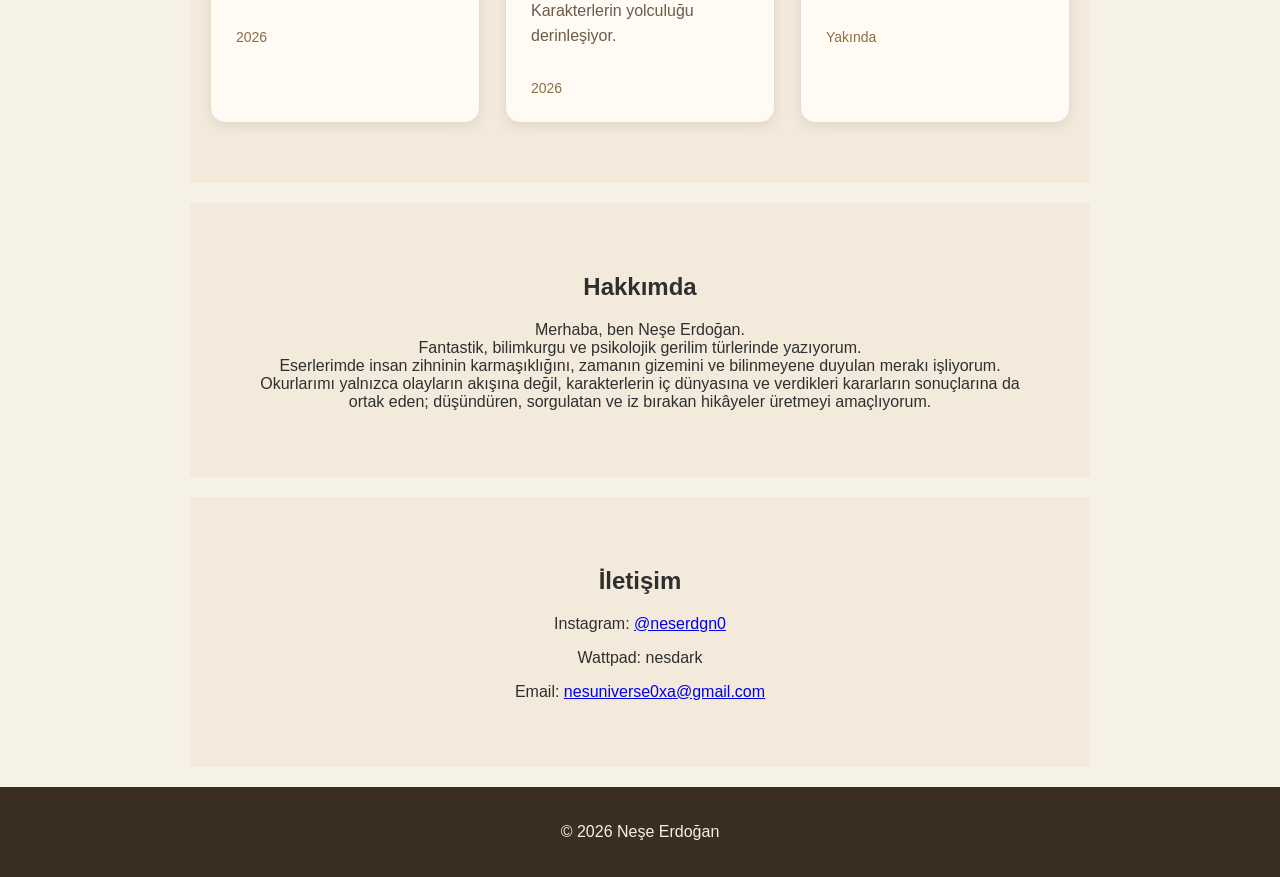
==== commit 532eb8e1: "Update index.html" ====
--- a/index.html
+++ b/index.html
@@ -240,7 +240,7 @@
         <a href="bas.html">
           Oku </a>
       </article>
-      <<article class="deneme-card">>
+      <article class="deneme-card">
         <h3> Kimlik Çatışması </h3>
 <img src="kim.jpg" alt="Kimlik Çatışması-Neşe ERDOĞAN">
         <p>Bizi biz yapan kim?</p>
--- a/style.css
+++ b/style.css
@@ -414,3 +414,65 @@
     text-align: left;
     line-height: 1.6;
 }
+/* DENEMELER */
+
+#deneme{
+    padding:60px 20px;
+    background:#f3eadb;
+    text-align:center;
+}
+
+.deneme-container{
+    display:flex;
+    gap:30px;
+    justify-content:center;
+    flex-wrap:wrap;
+    margin-top:40px;
+}
+
+.deneme-card{
+    width:300px;
+    background:#fffaf3;
+    border-radius:15px;
+    overflow:hidden;
+    text-align:center;
+    padding:20px;
+    box-shadow:0 4px 12px rgba(0,0,0,.08);
+    transition:.3s;
+}
+
+.deneme-card:hover{
+    transform:translateY(-8px);
+}
+
+.deneme-card img{
+    width:100%;
+    height:380px;
+    object-fit:cover;
+    border-radius:10px;
+}
+
+.deneme-card h3{
+    color:#3a2f22;
+    margin:20px 0 10px;
+}
+
+.deneme-card p{
+    color:#6b5b4b;
+    line-height:1.6;
+}
+
+.deneme-card a{
+    display:inline-block;
+    margin-top:15px;
+    padding:10px 20px;
+    background:#8b6f47;
+    color:white;
+    text-decoration:none;
+    border-radius:8px;
+    transition:.3s;
+}
+
+.deneme-card a:hover{
+    background:#6f5638;
+}
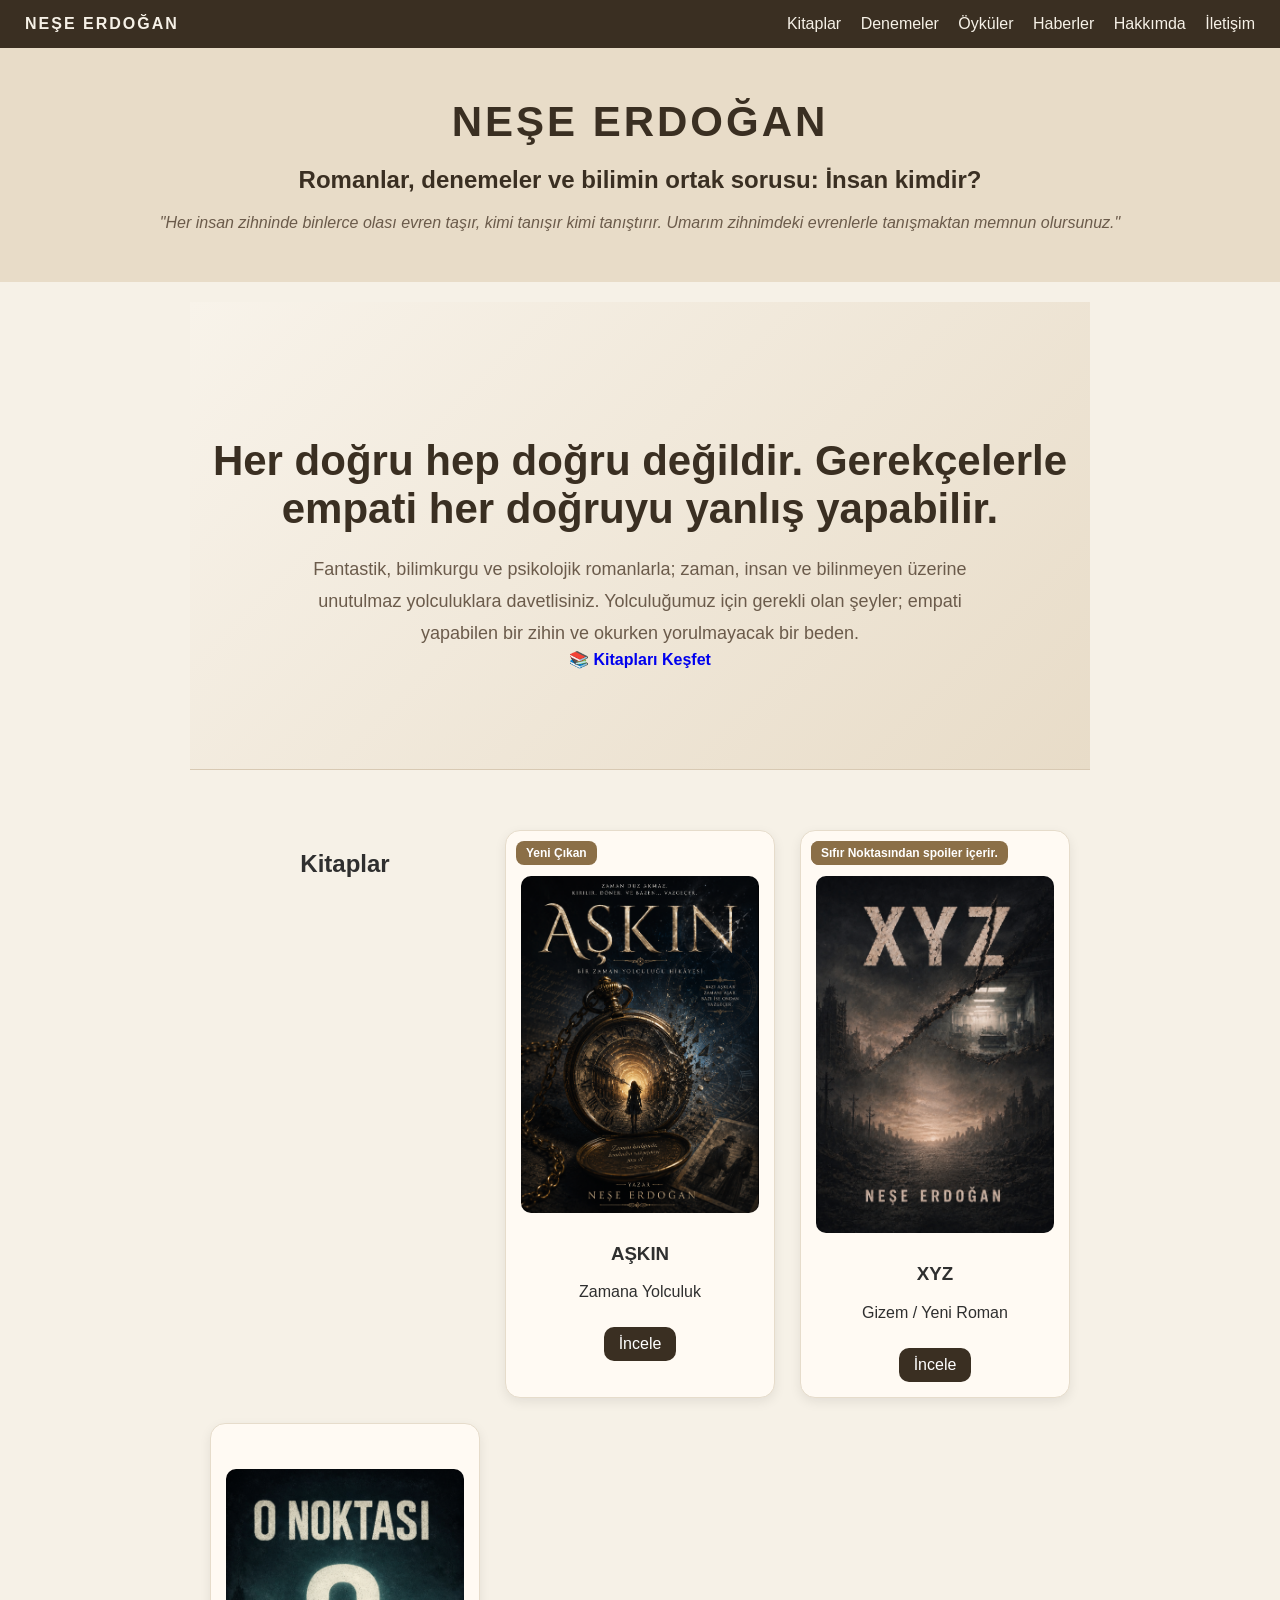
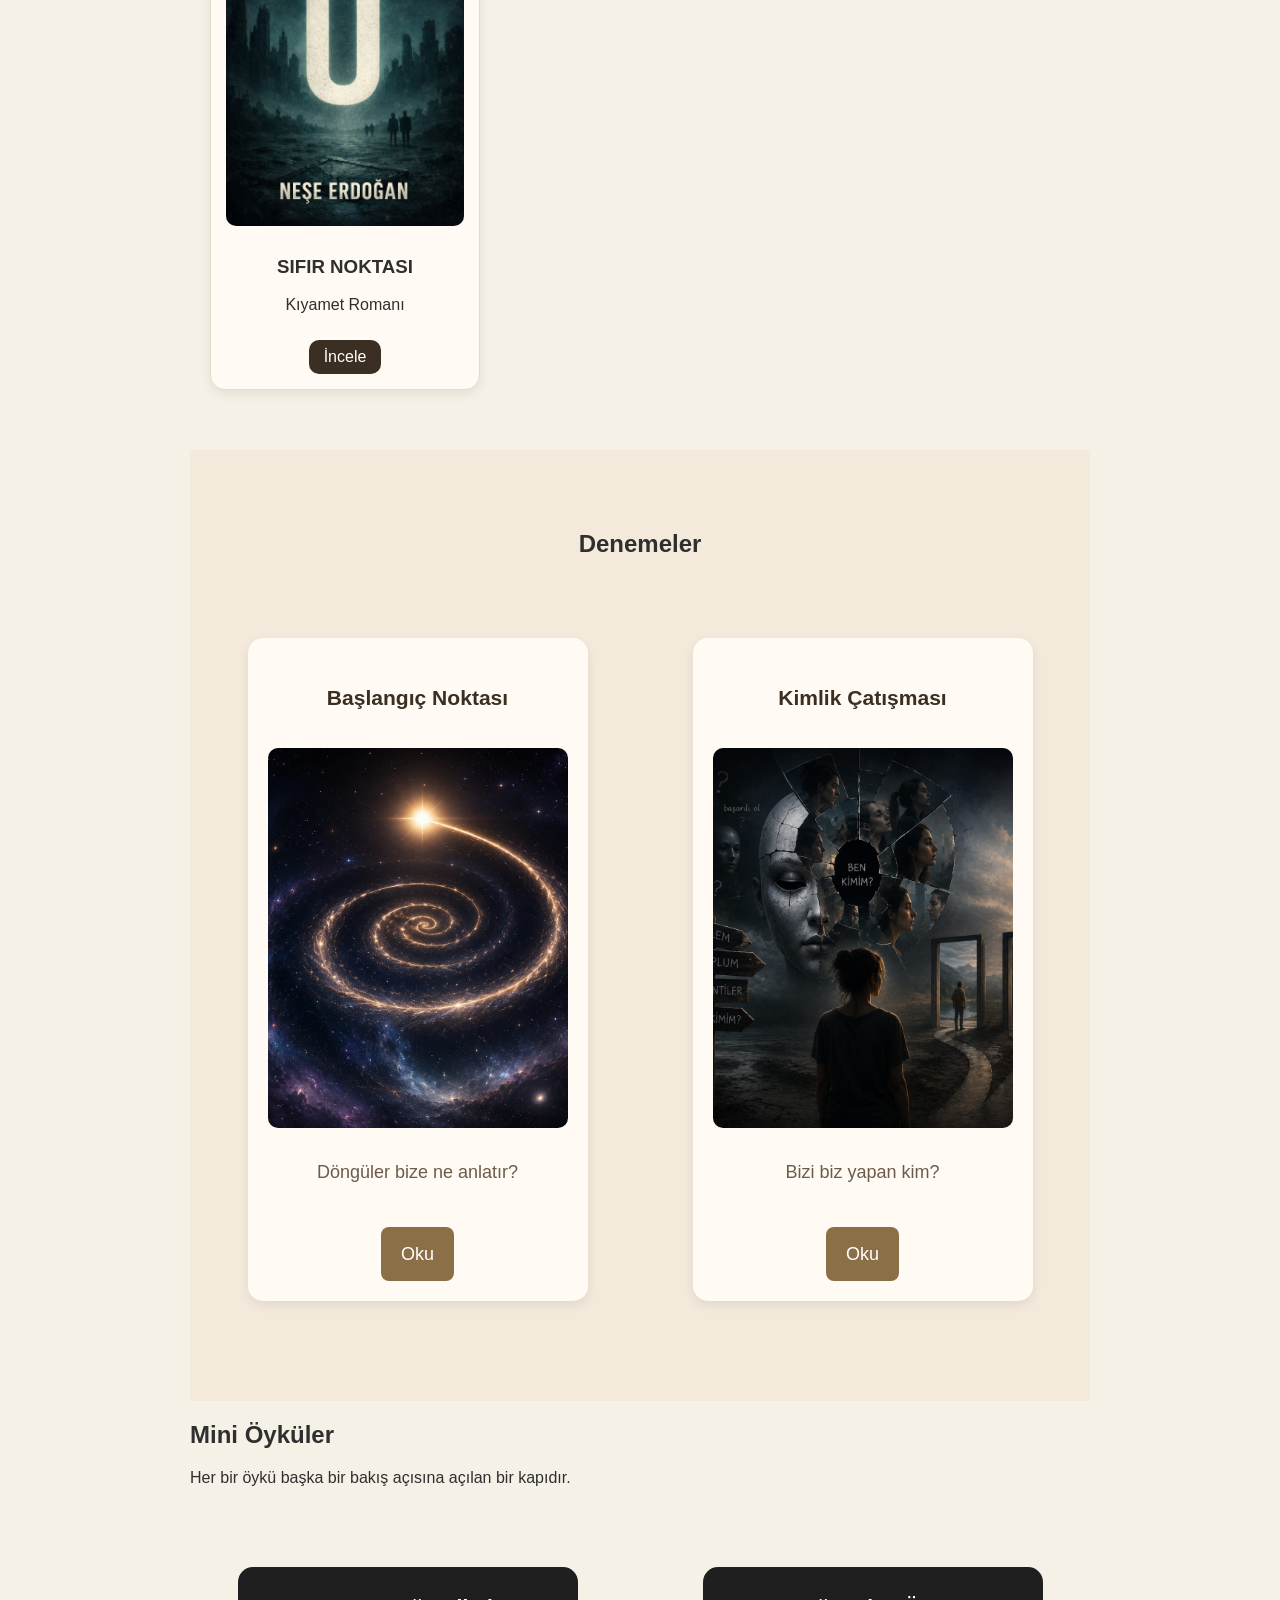
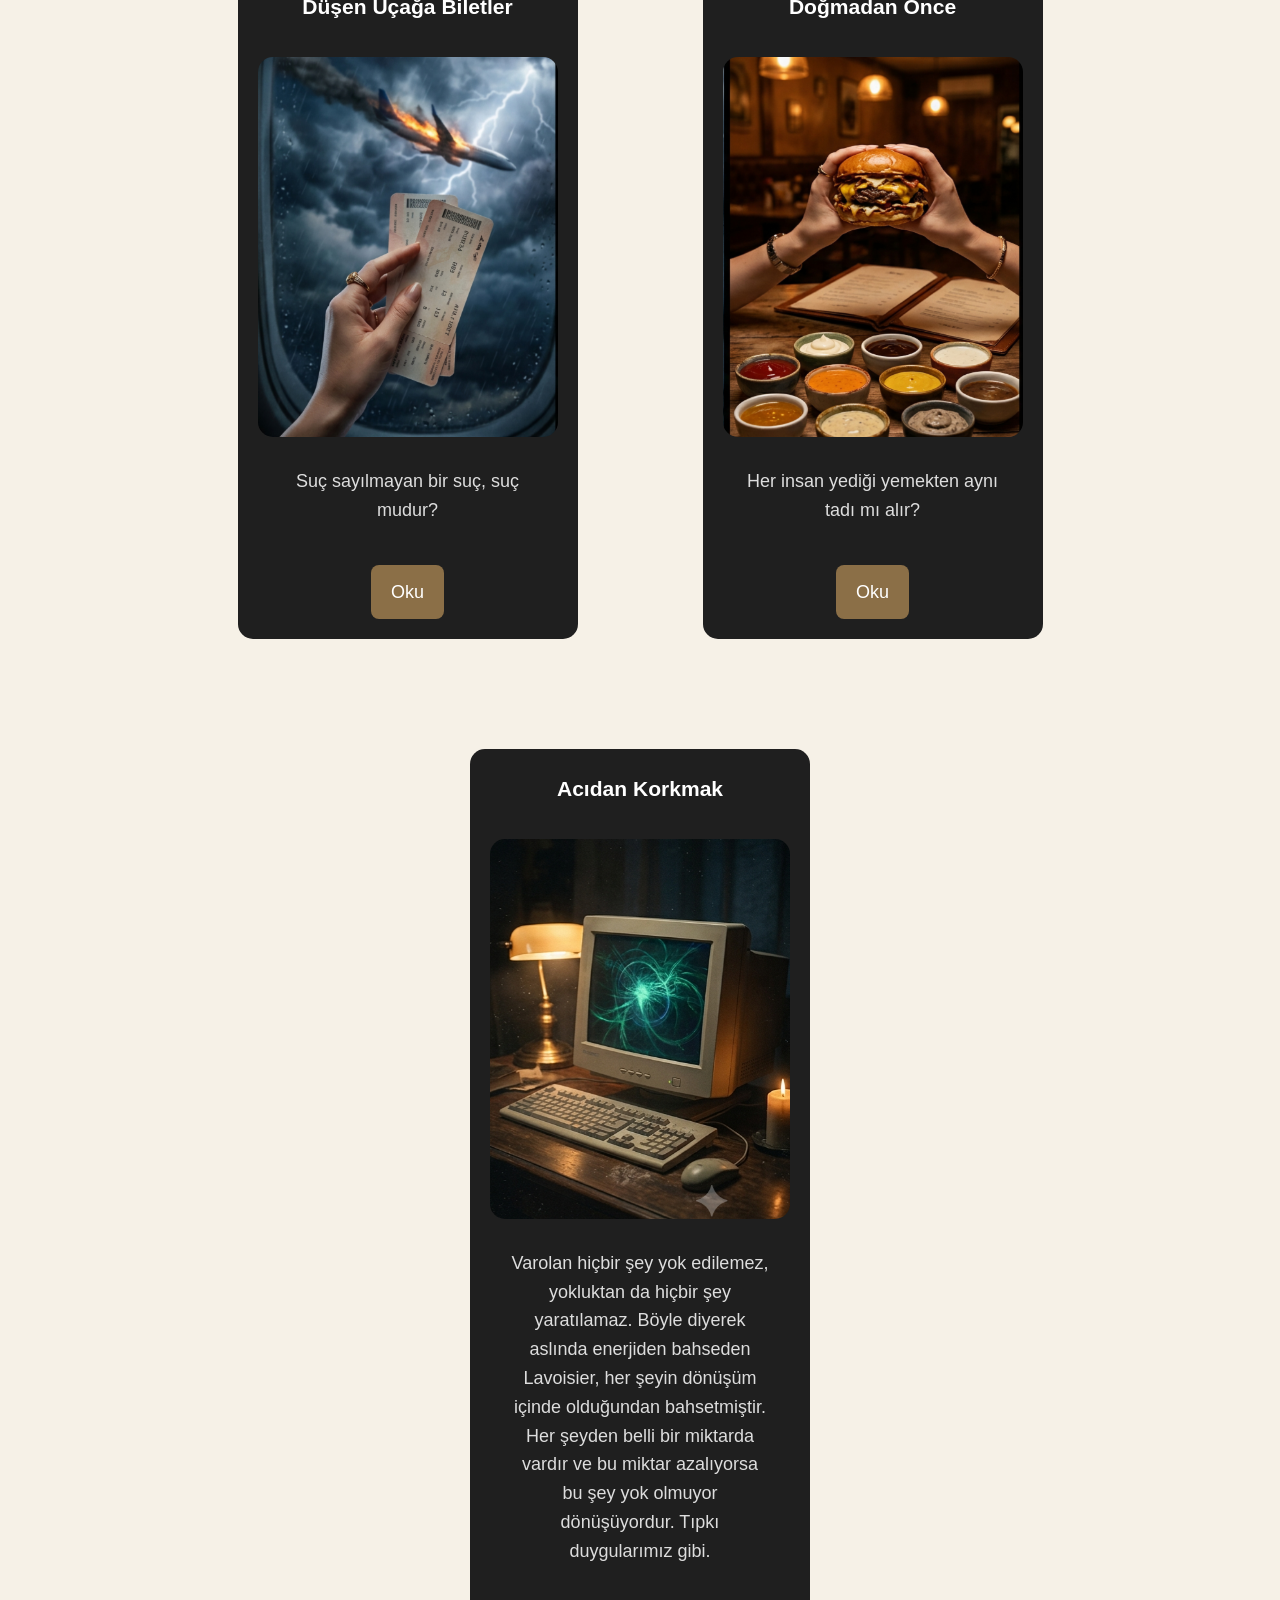
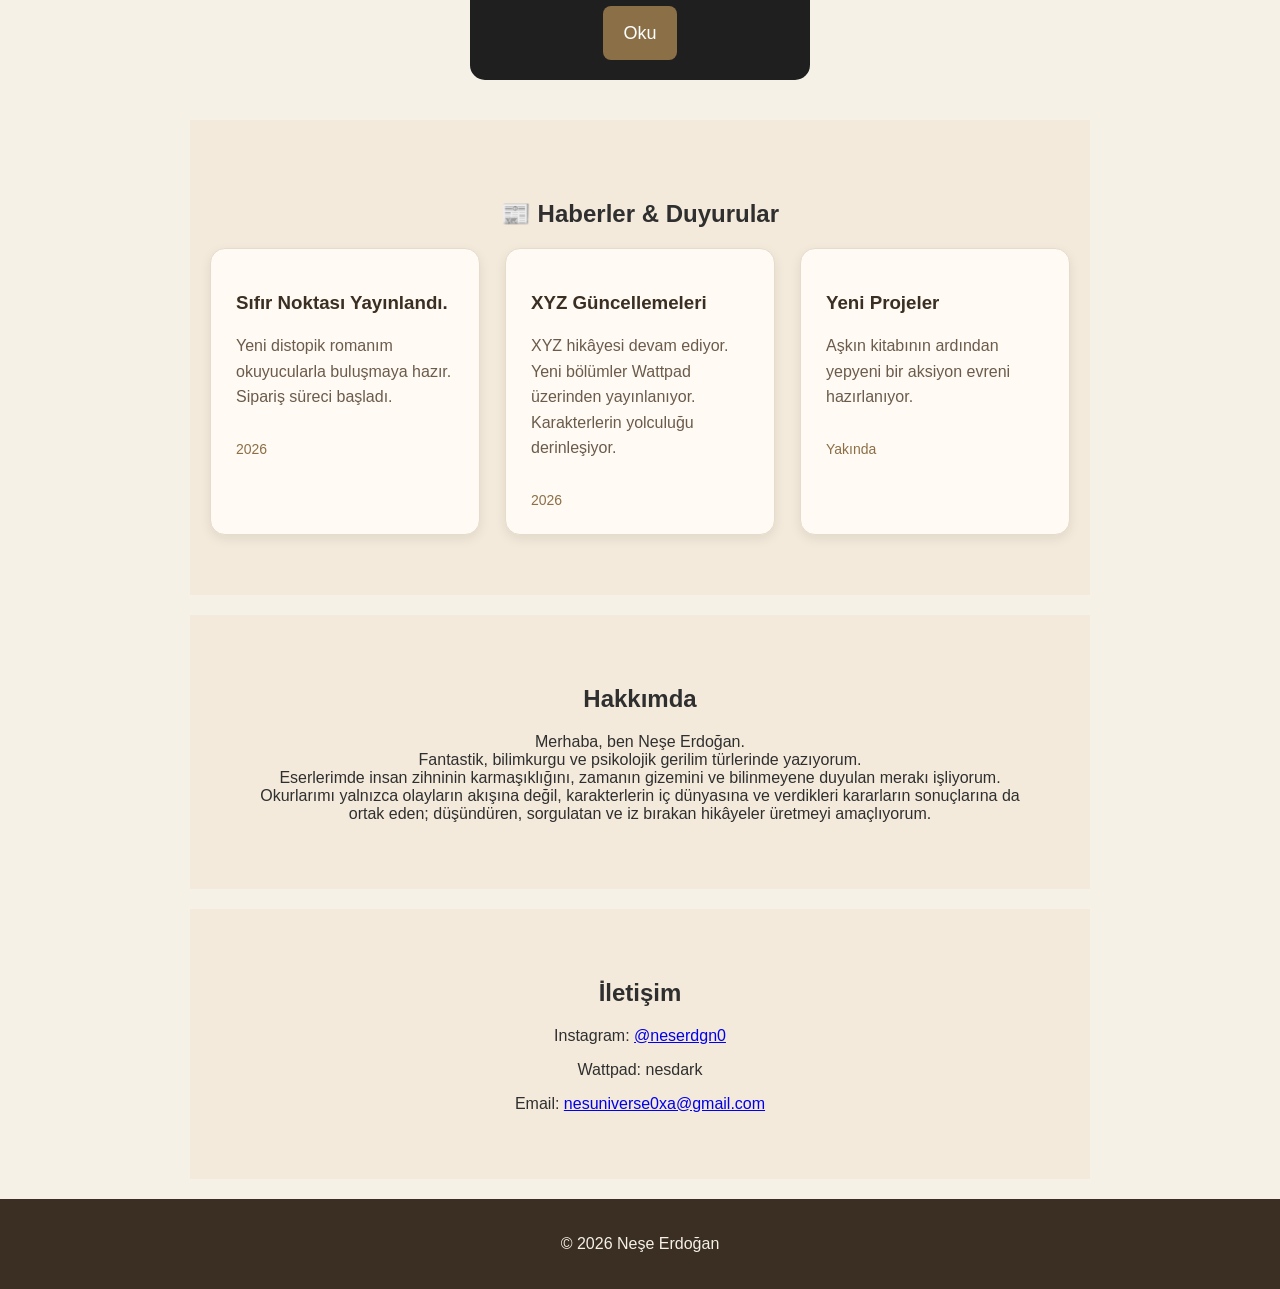
==== commit d8b53f4d: "Update index.html" ====
--- a/index.html
+++ b/index.html
@@ -117,7 +117,7 @@
 <header>
 
   <h1>NEŞE ERDOĞAN</h1>
-  <h2>Fantastik, Bilimkurgu ve Psikolojik Roman Yazarı</h2>
+<h2>Romanlar, denemeler ve bilimin ortak sorusu: İnsan kimdir?</h2>
 
   <span class="quote">
     "Her insan zihninde binlerce olası evren taşır, kimi tanışır kimi tanıştırır. 
--- a/style.css
+++ b/style.css
@@ -476,3 +476,52 @@
 .deneme-card a:hover{
     background:#6f5638;
 }
+article{
+    max-width:850px;
+    margin:50px auto;
+    padding:0 20px;
+    line-height:1.9;
+    font-size:18px;
+    text-align:justify;
+}
+    .deneme img{
+    width:100%;
+    max-width:900px;
+    display:block;
+    margin:30px auto;
+    border-radius:15px;
+    box-shadow:0 10px 25px rgba(0,0,0,.25);
+}
+.deneme h1{
+    text-align:center;
+    font-size:48px;
+    margin-top:30px;
+    margin-bottom:20px;
+}
+ul{
+    max-width:850px;
+    margin:auto;
+}
+
+ul li{
+    margin:12px 0;
+}
+article{
+    max-width:900px;
+    margin:40px auto;
+    padding:0 20px;
+    line-height:1.9;
+    text-align:justify;
+}
+
+article p{
+    margin-bottom:25px;
+}
+
+main img{
+    display:block;
+    margin:30px auto;
+    max-width:900px;
+    width:100%;
+    border-radius:15px;
+}
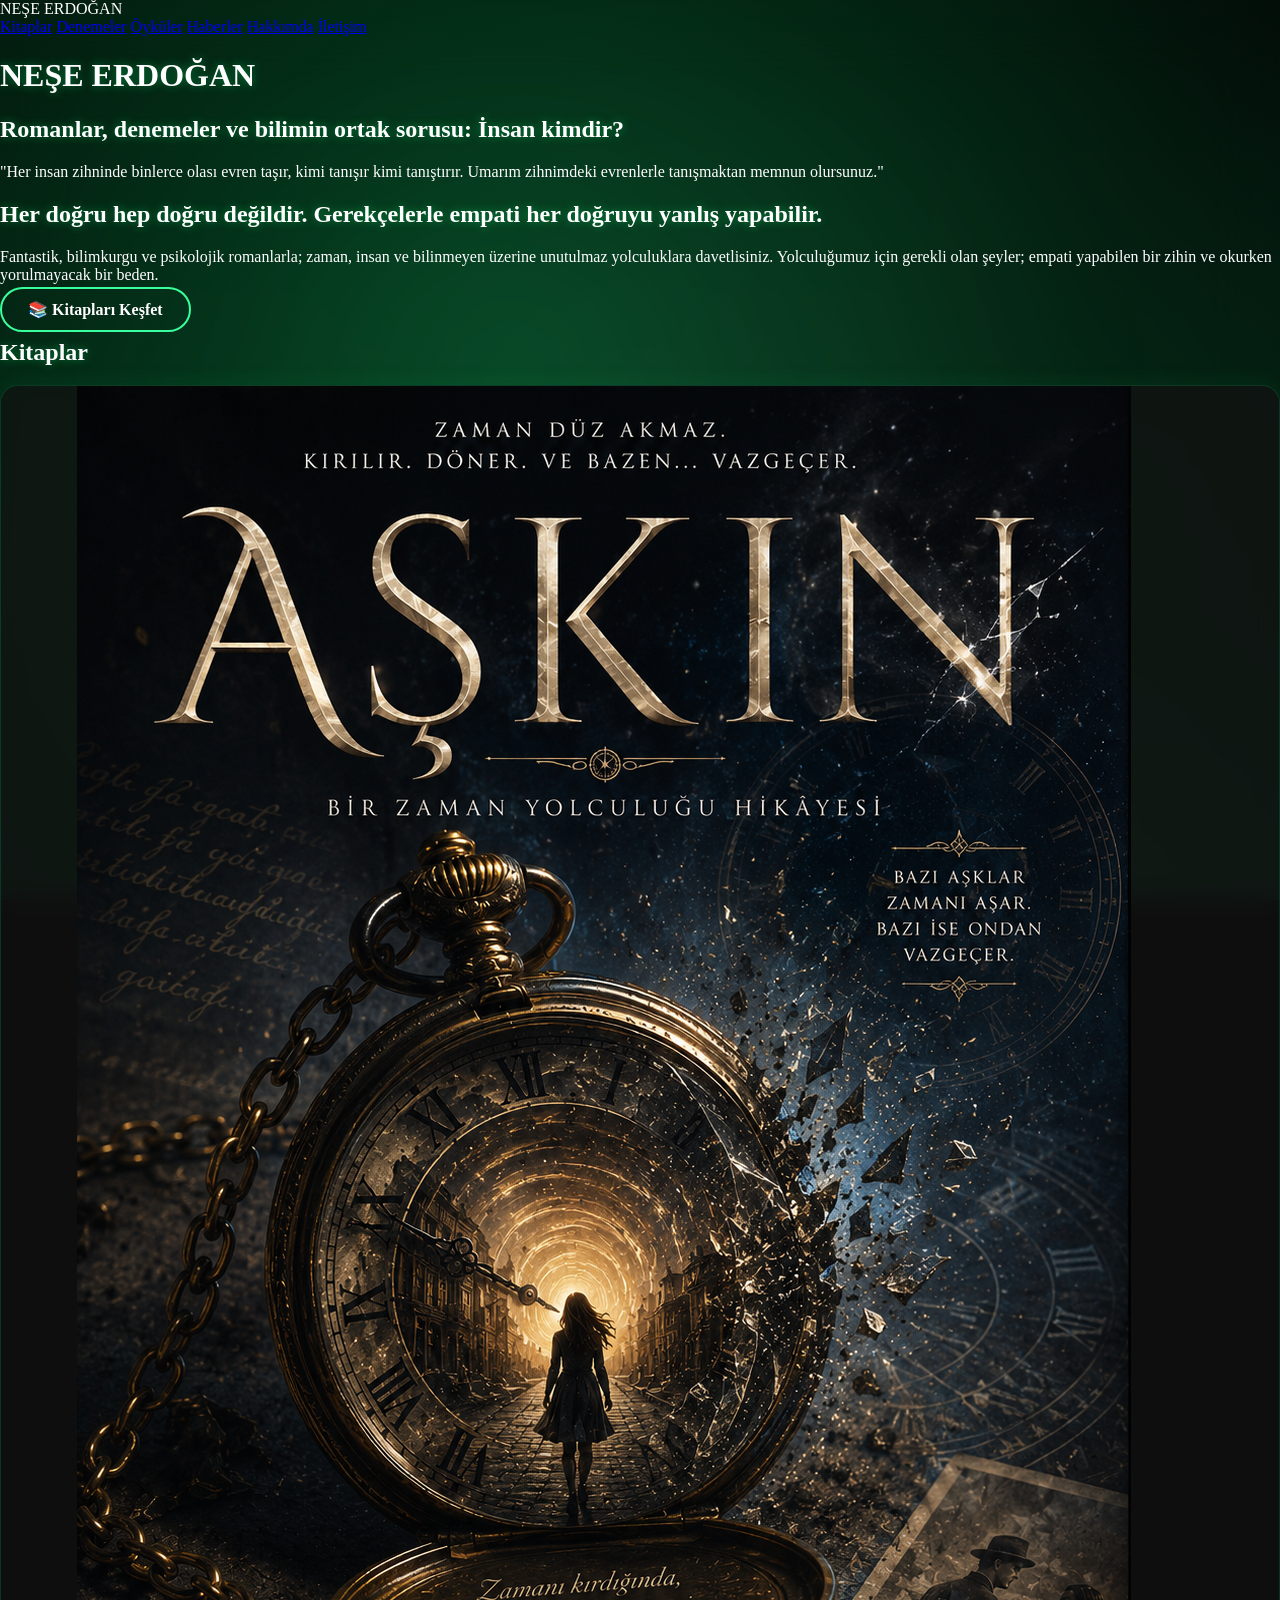
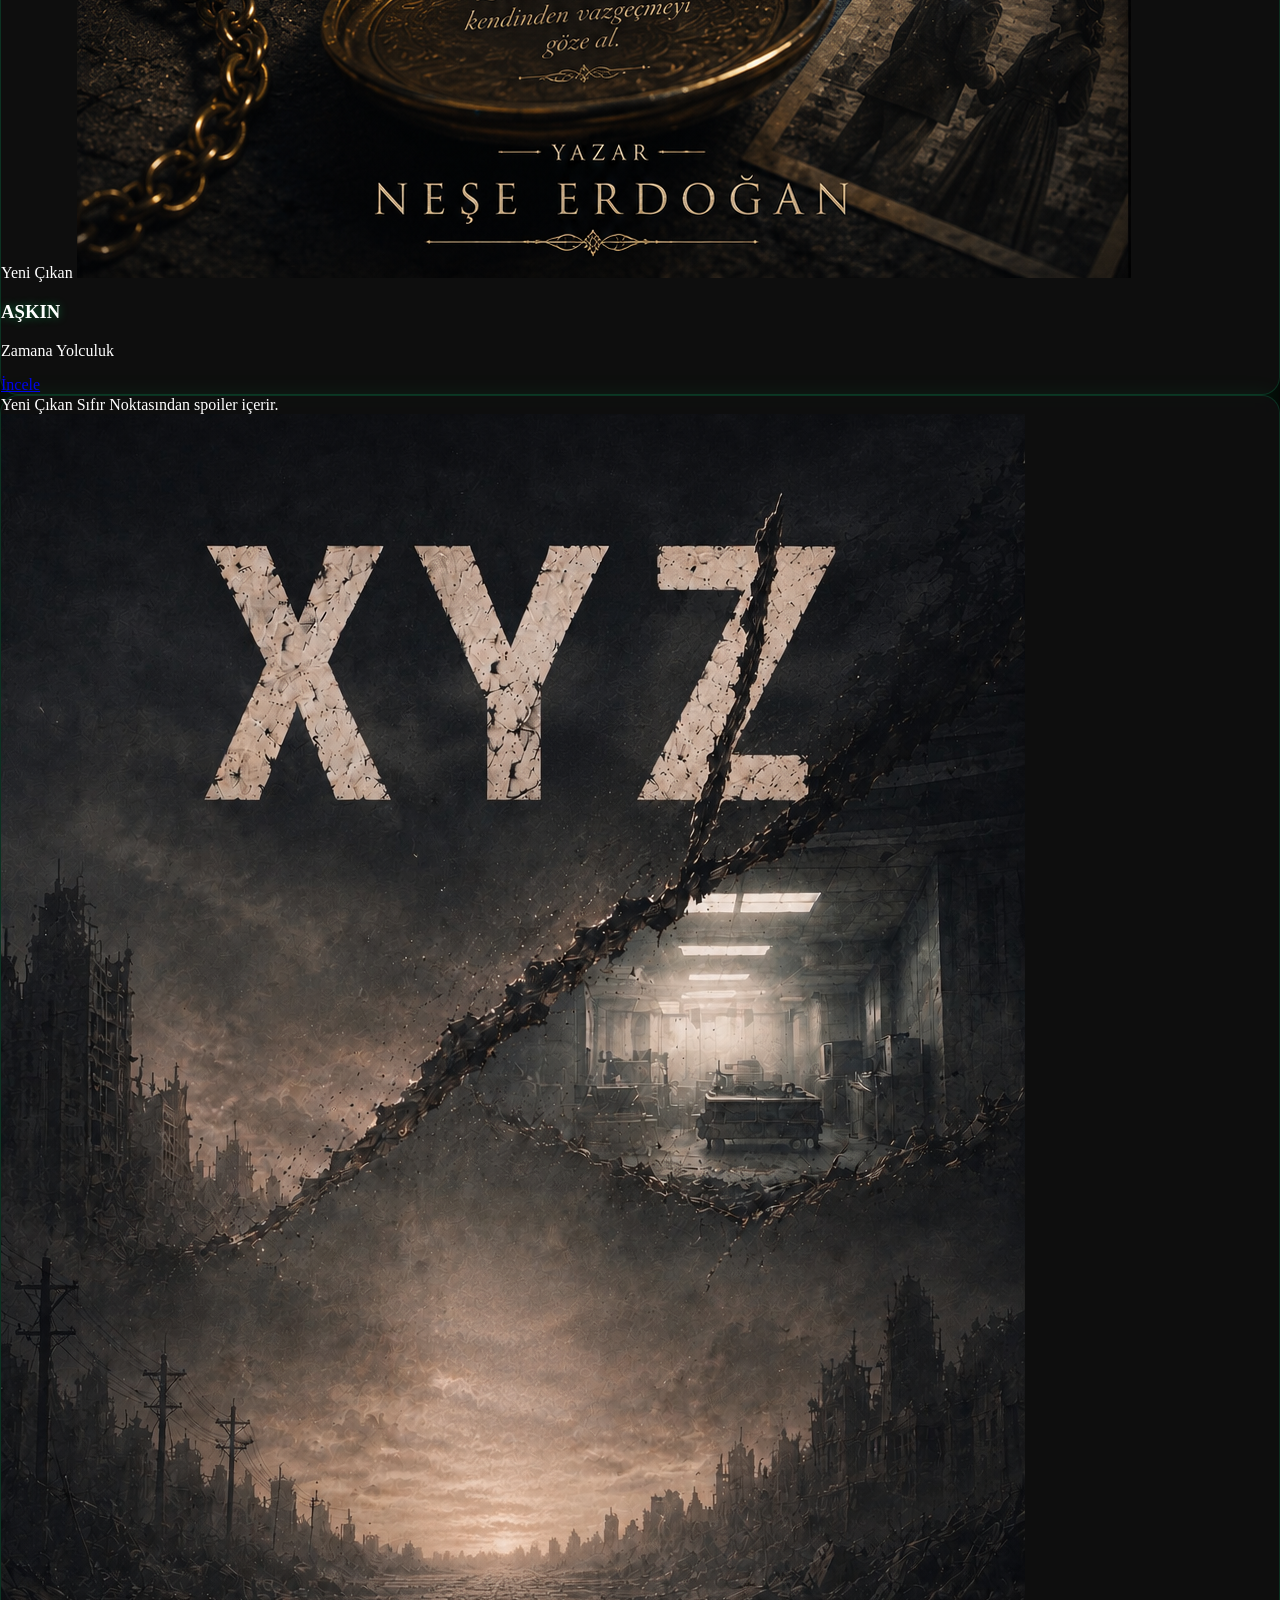
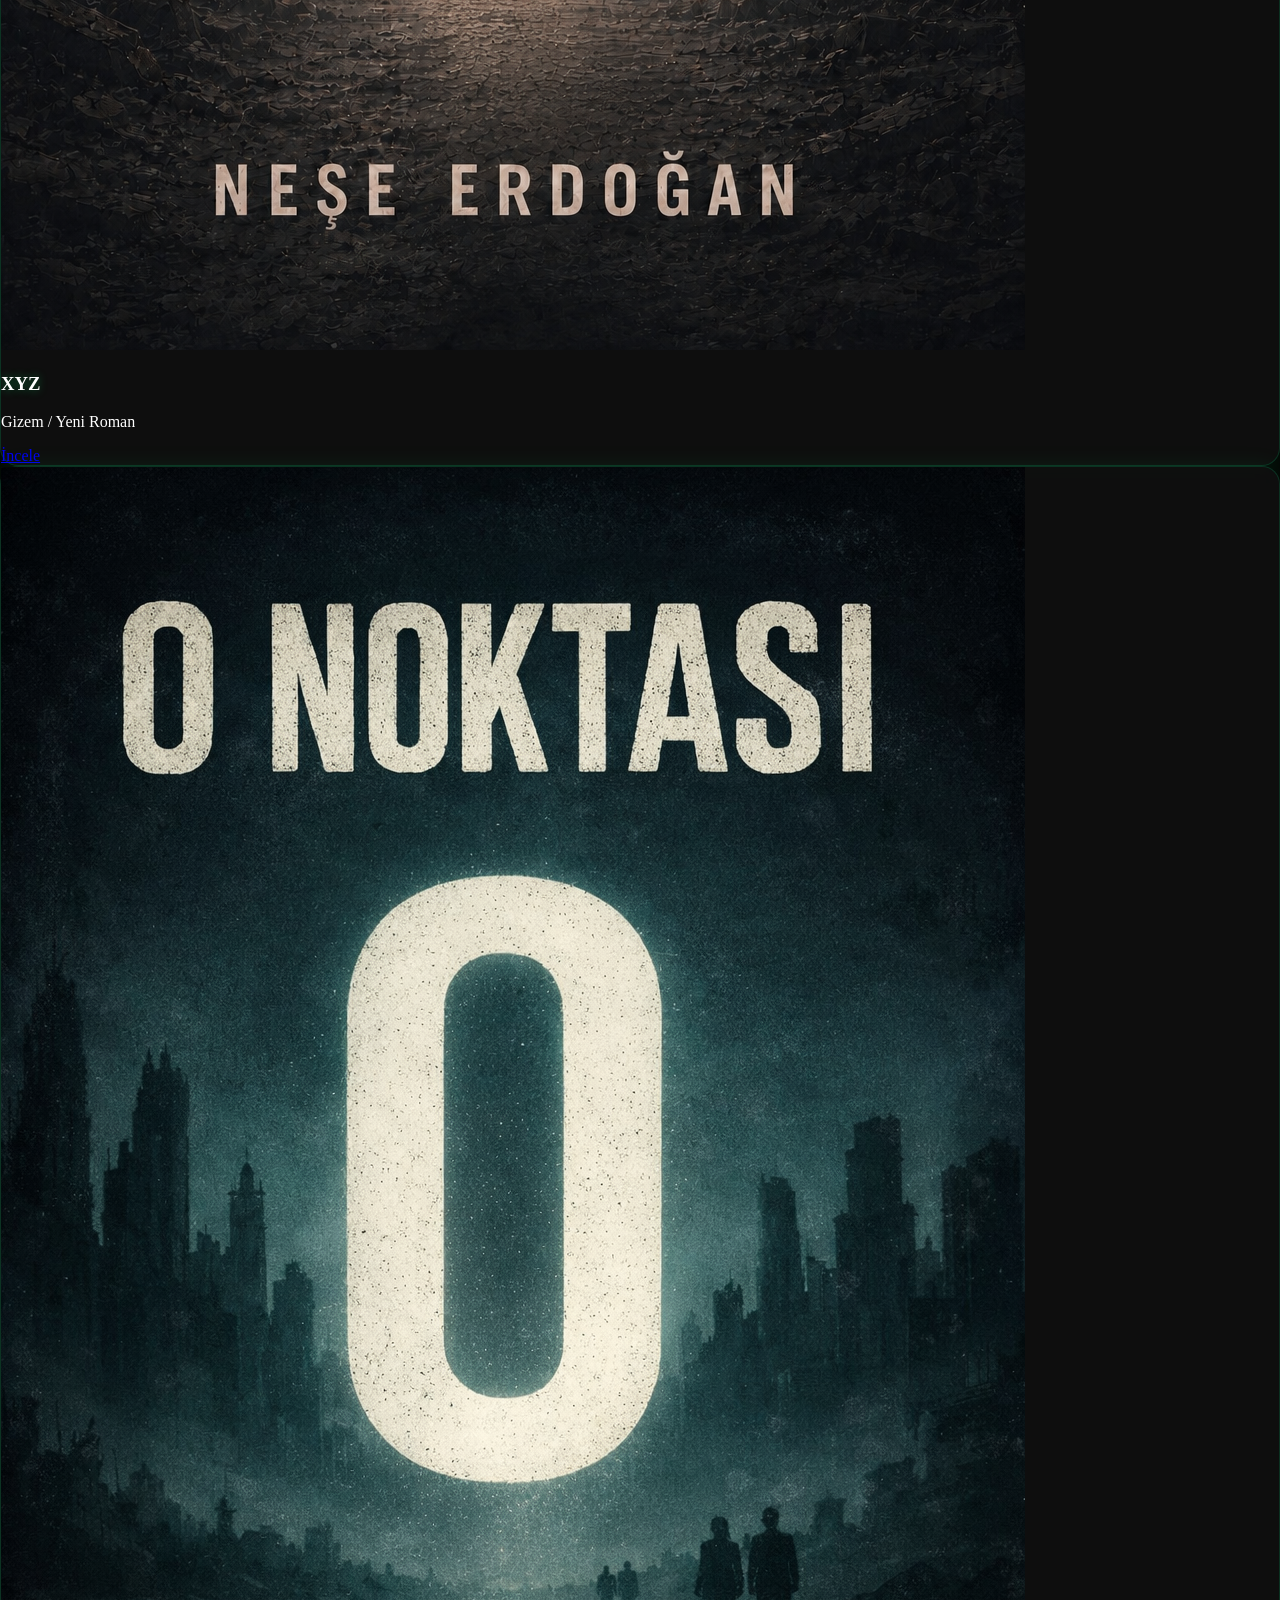
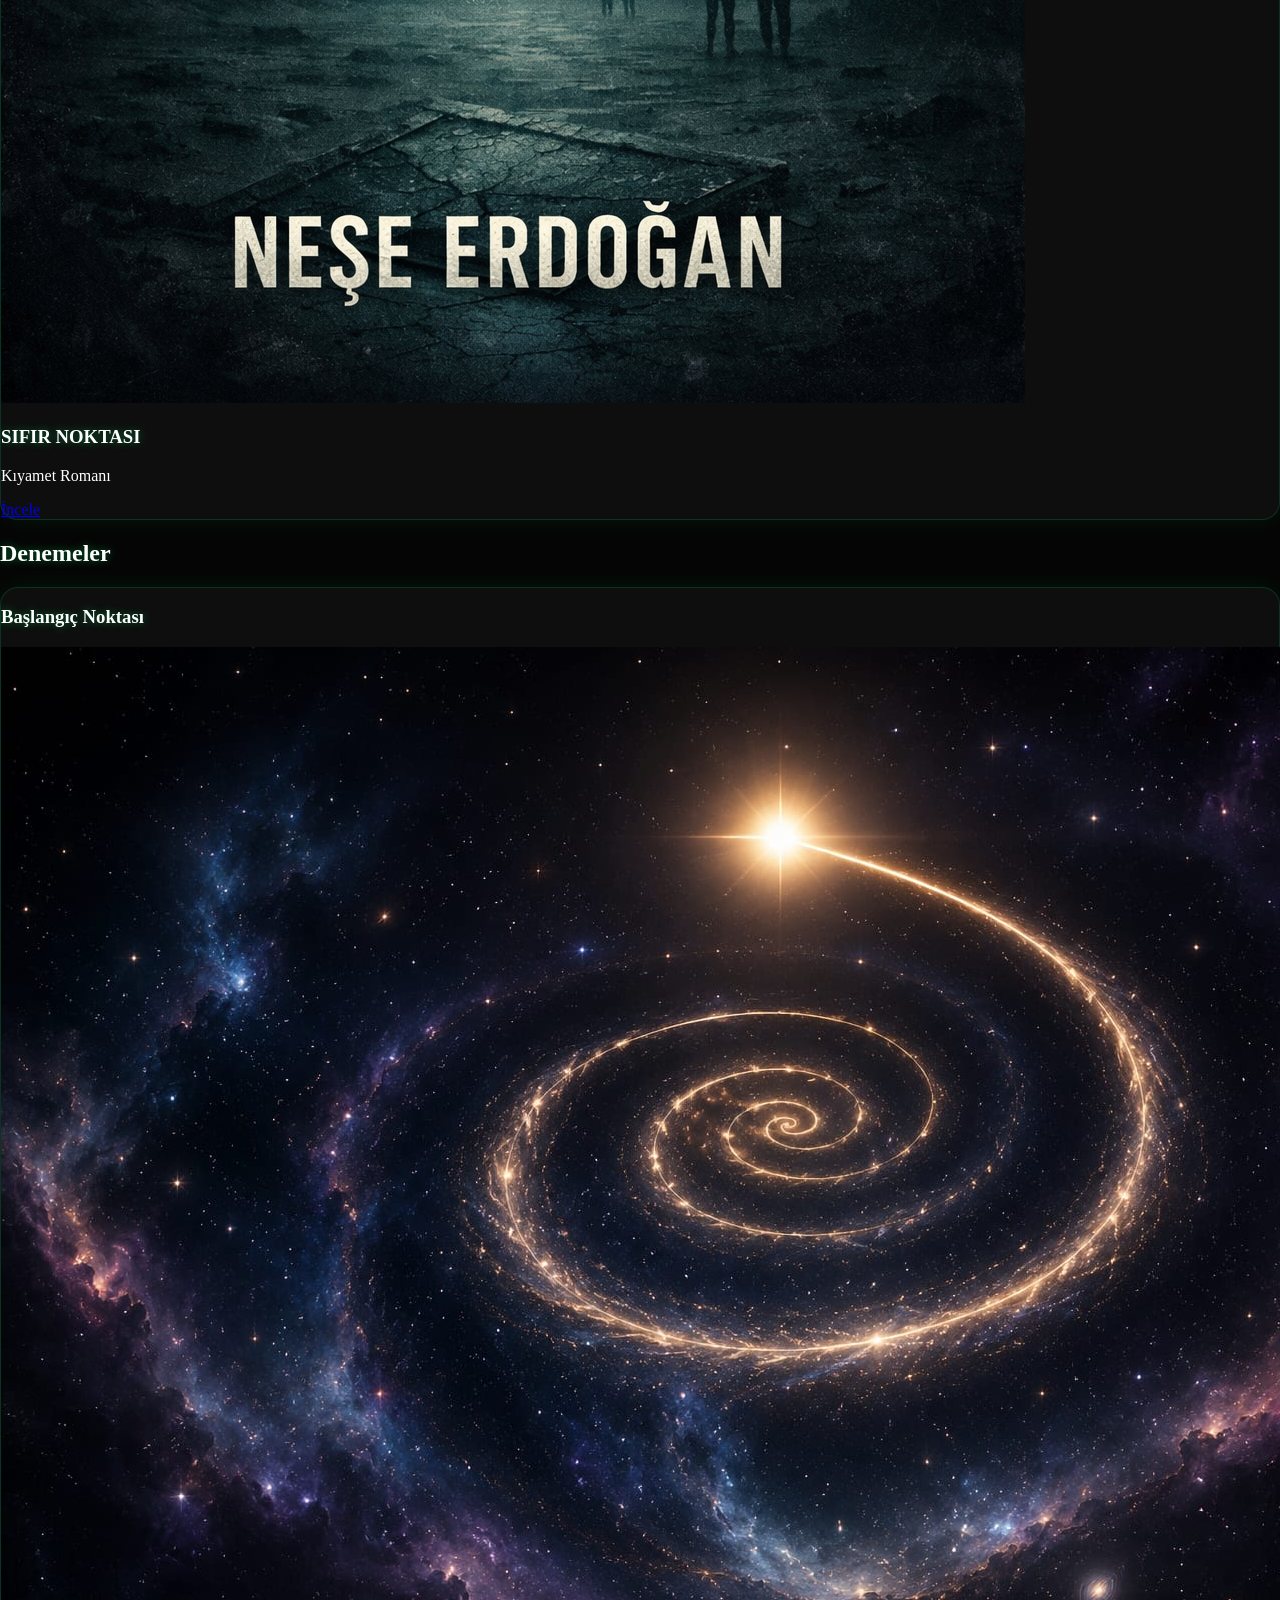
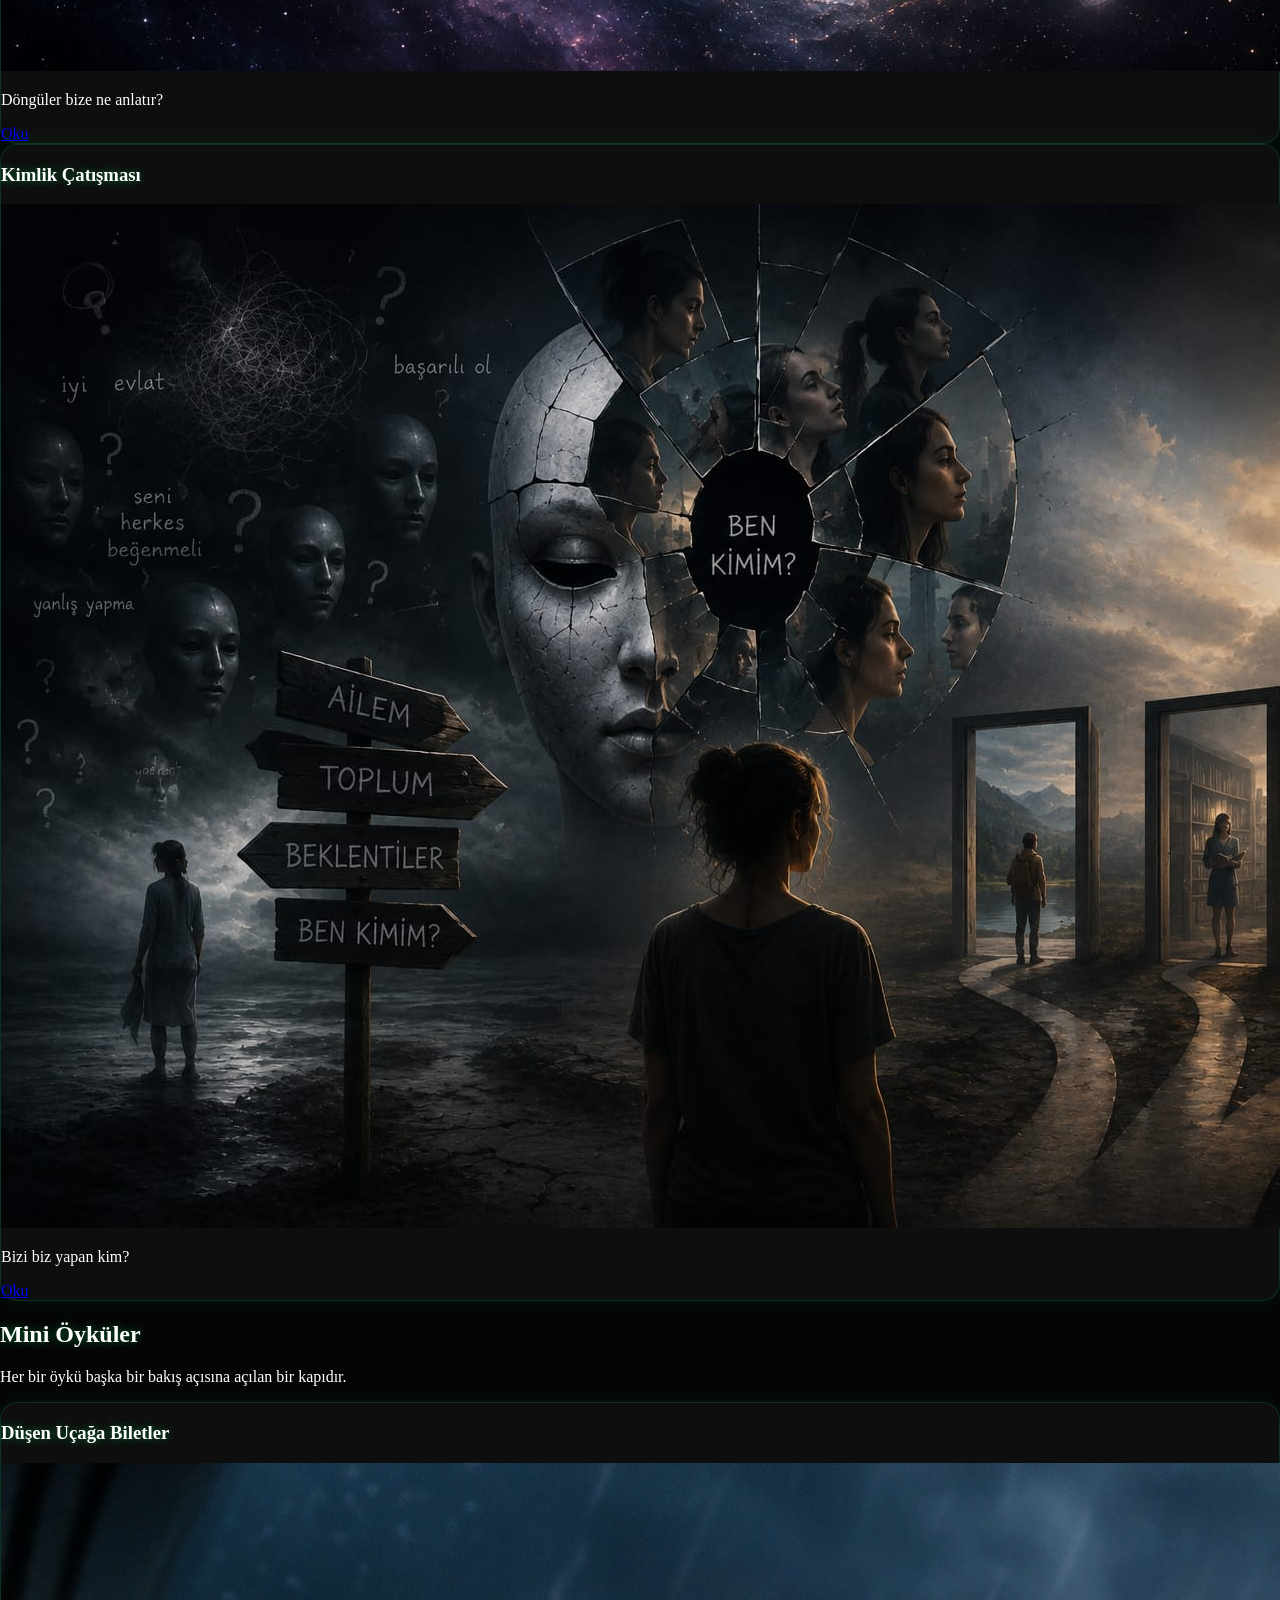
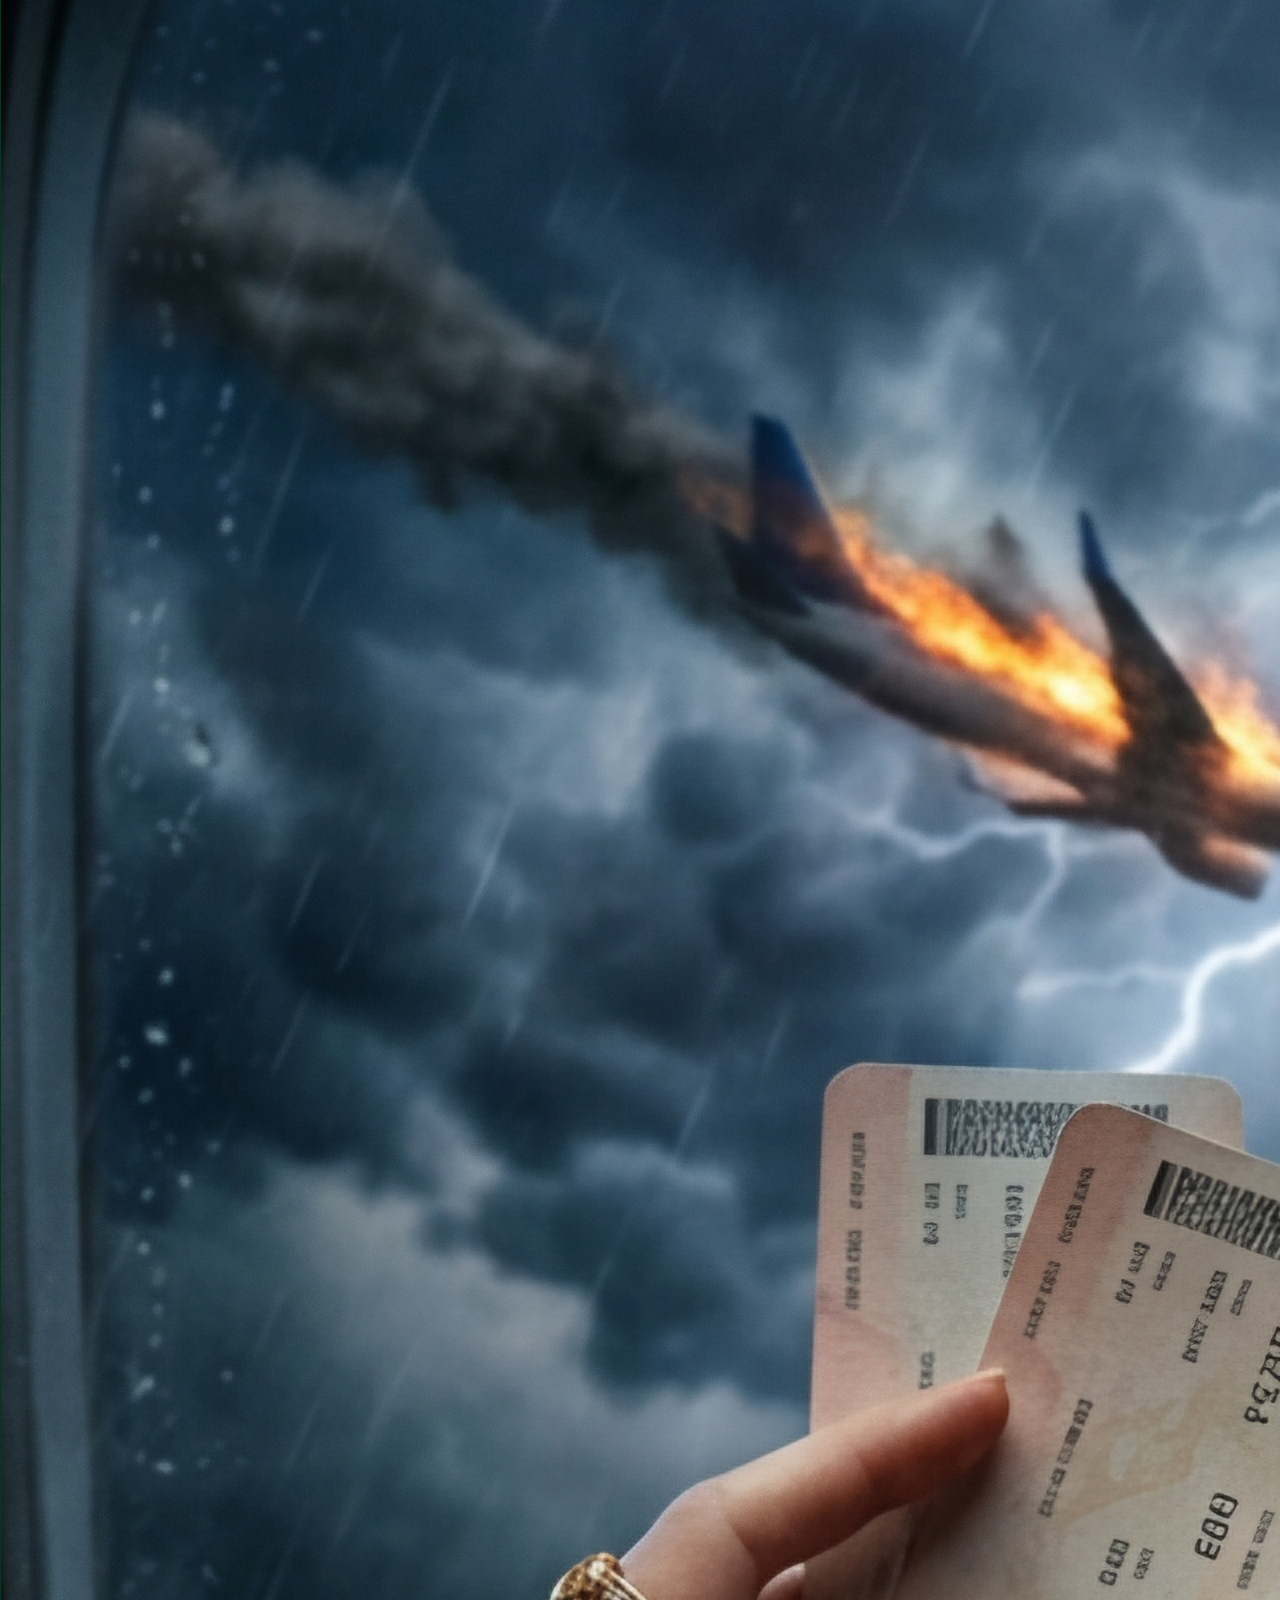
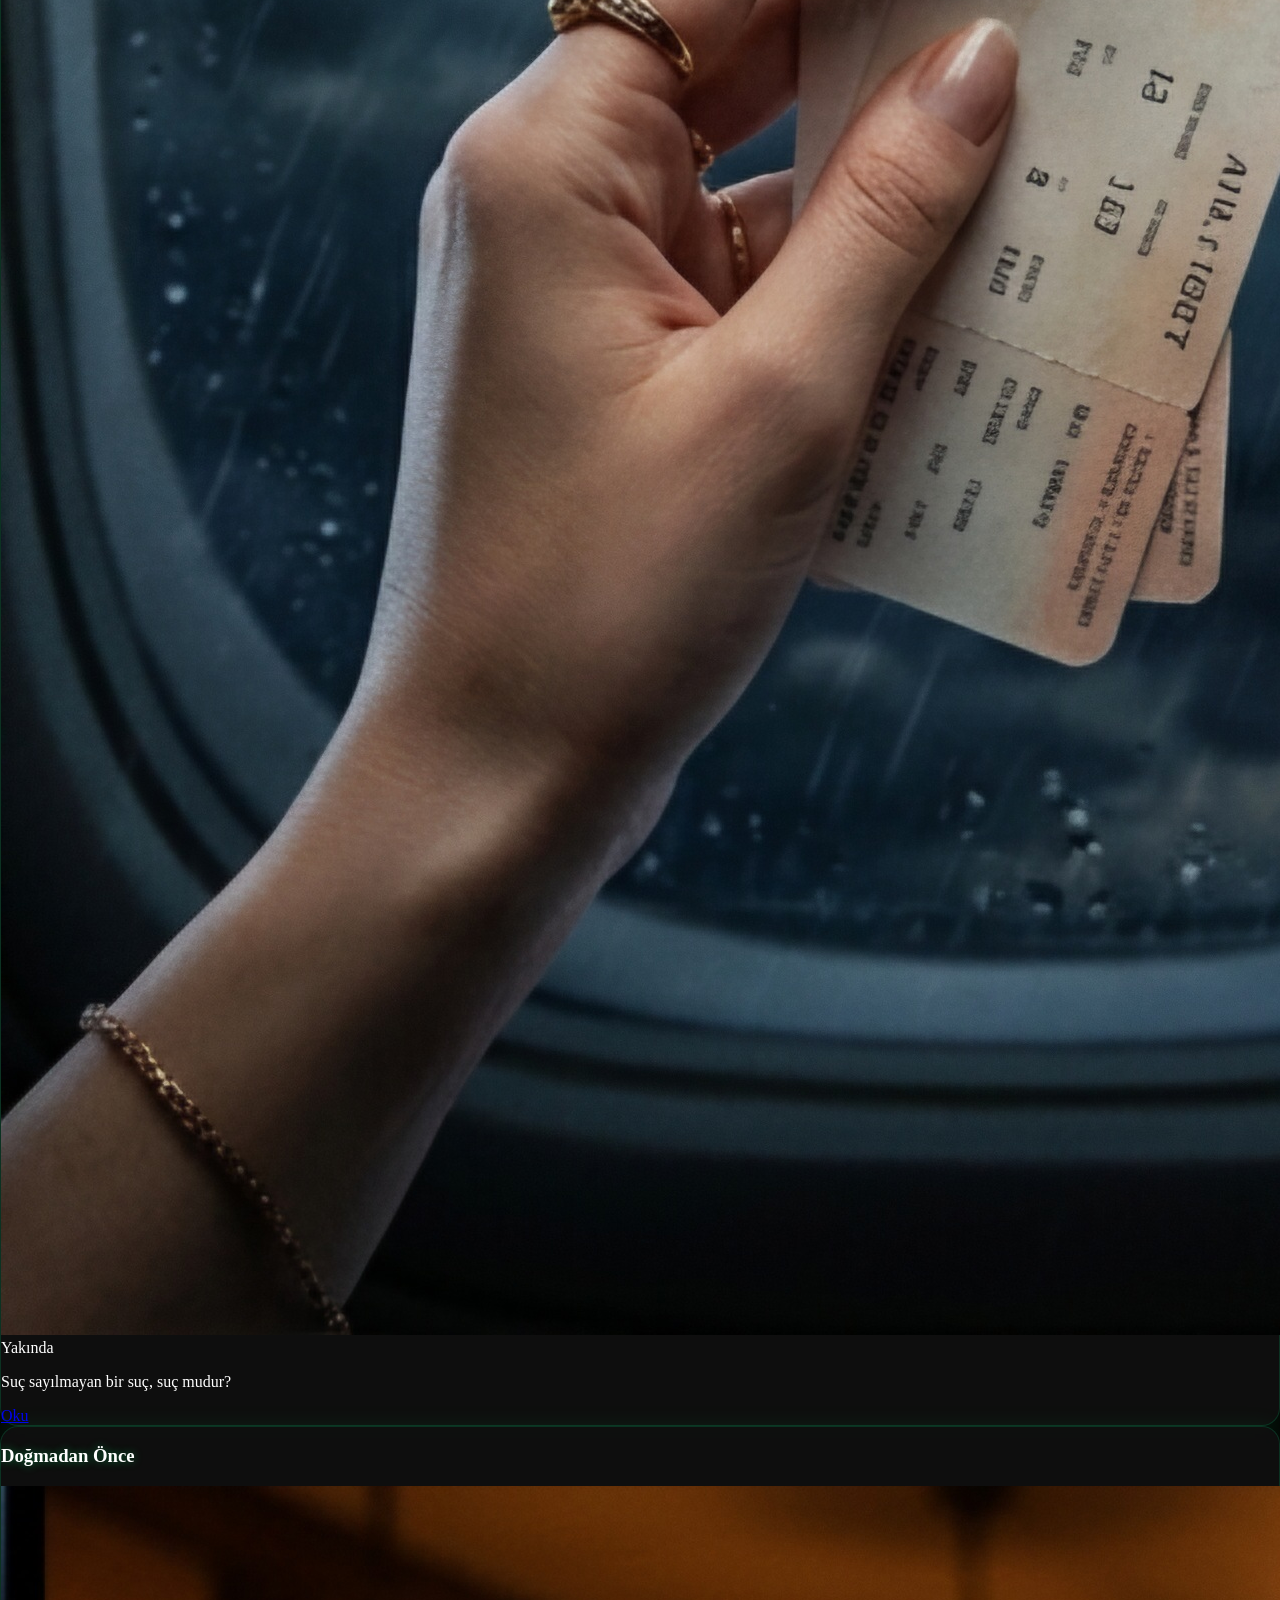
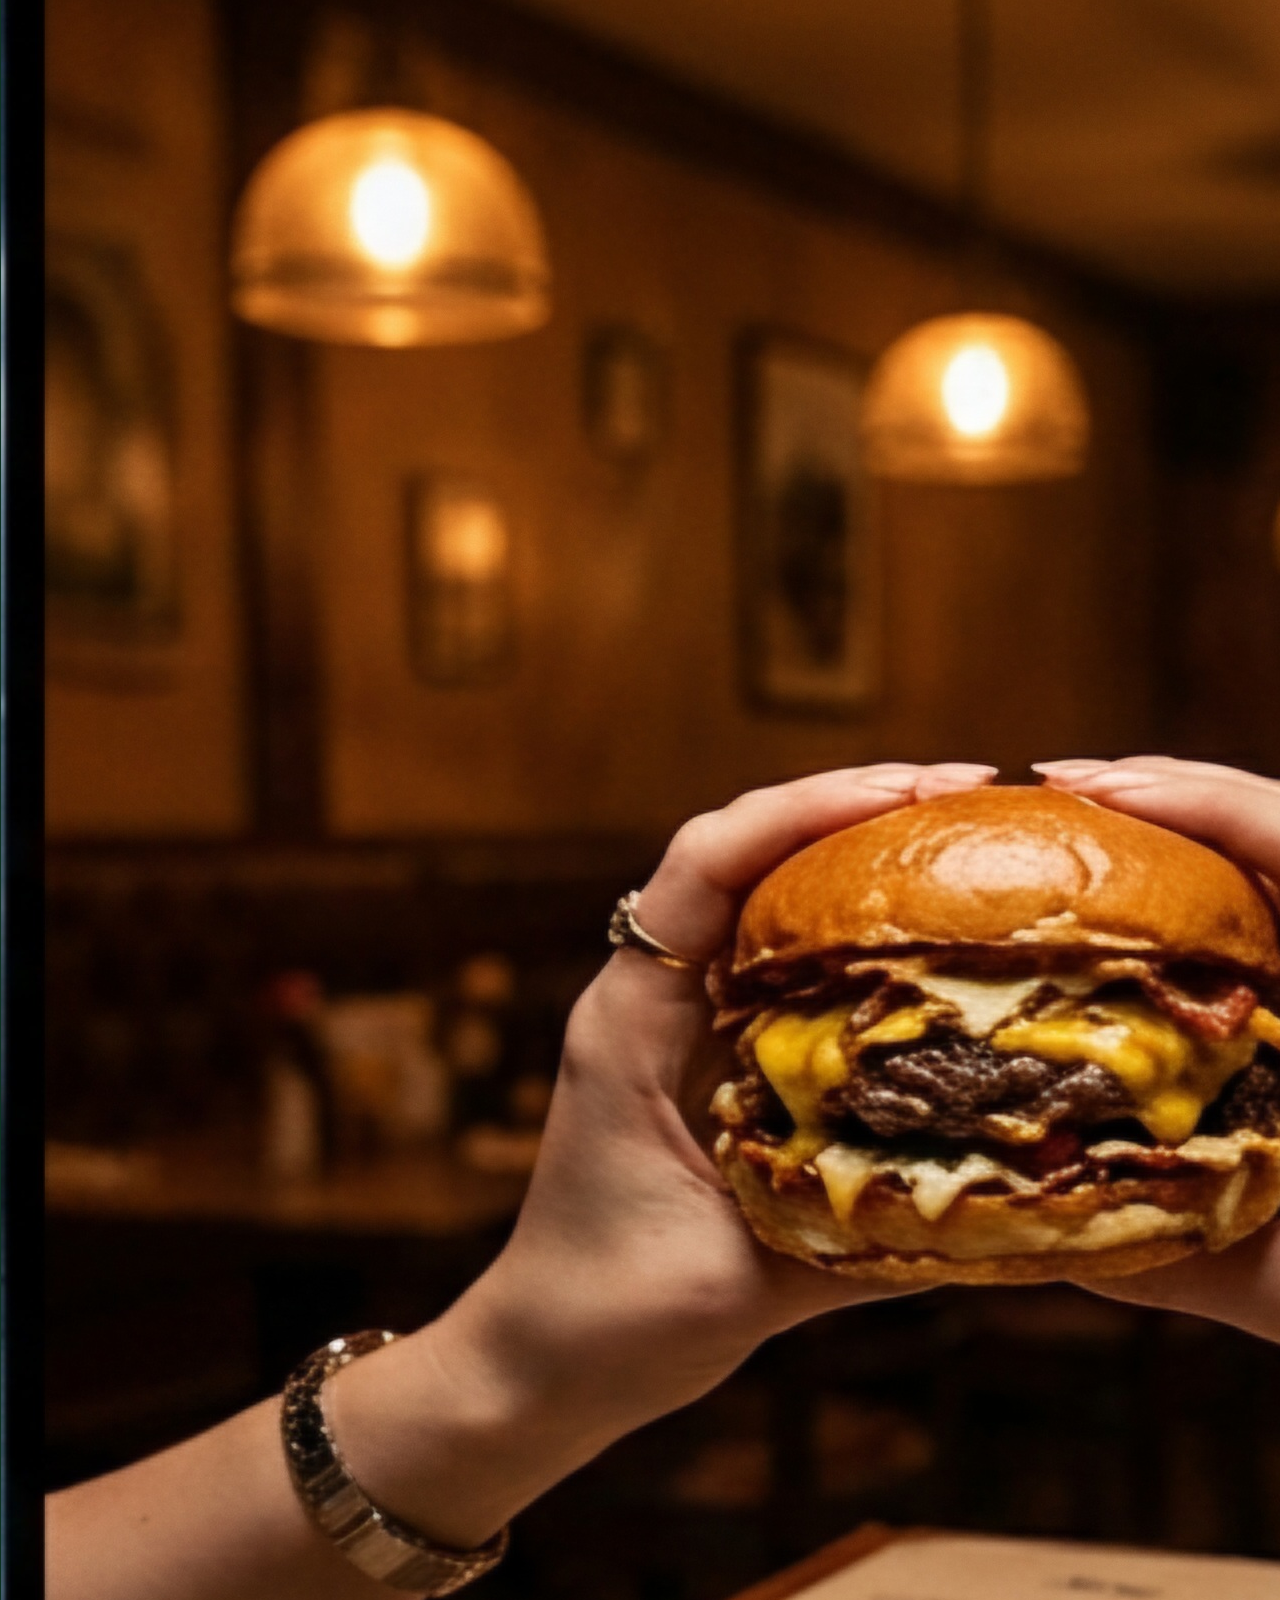
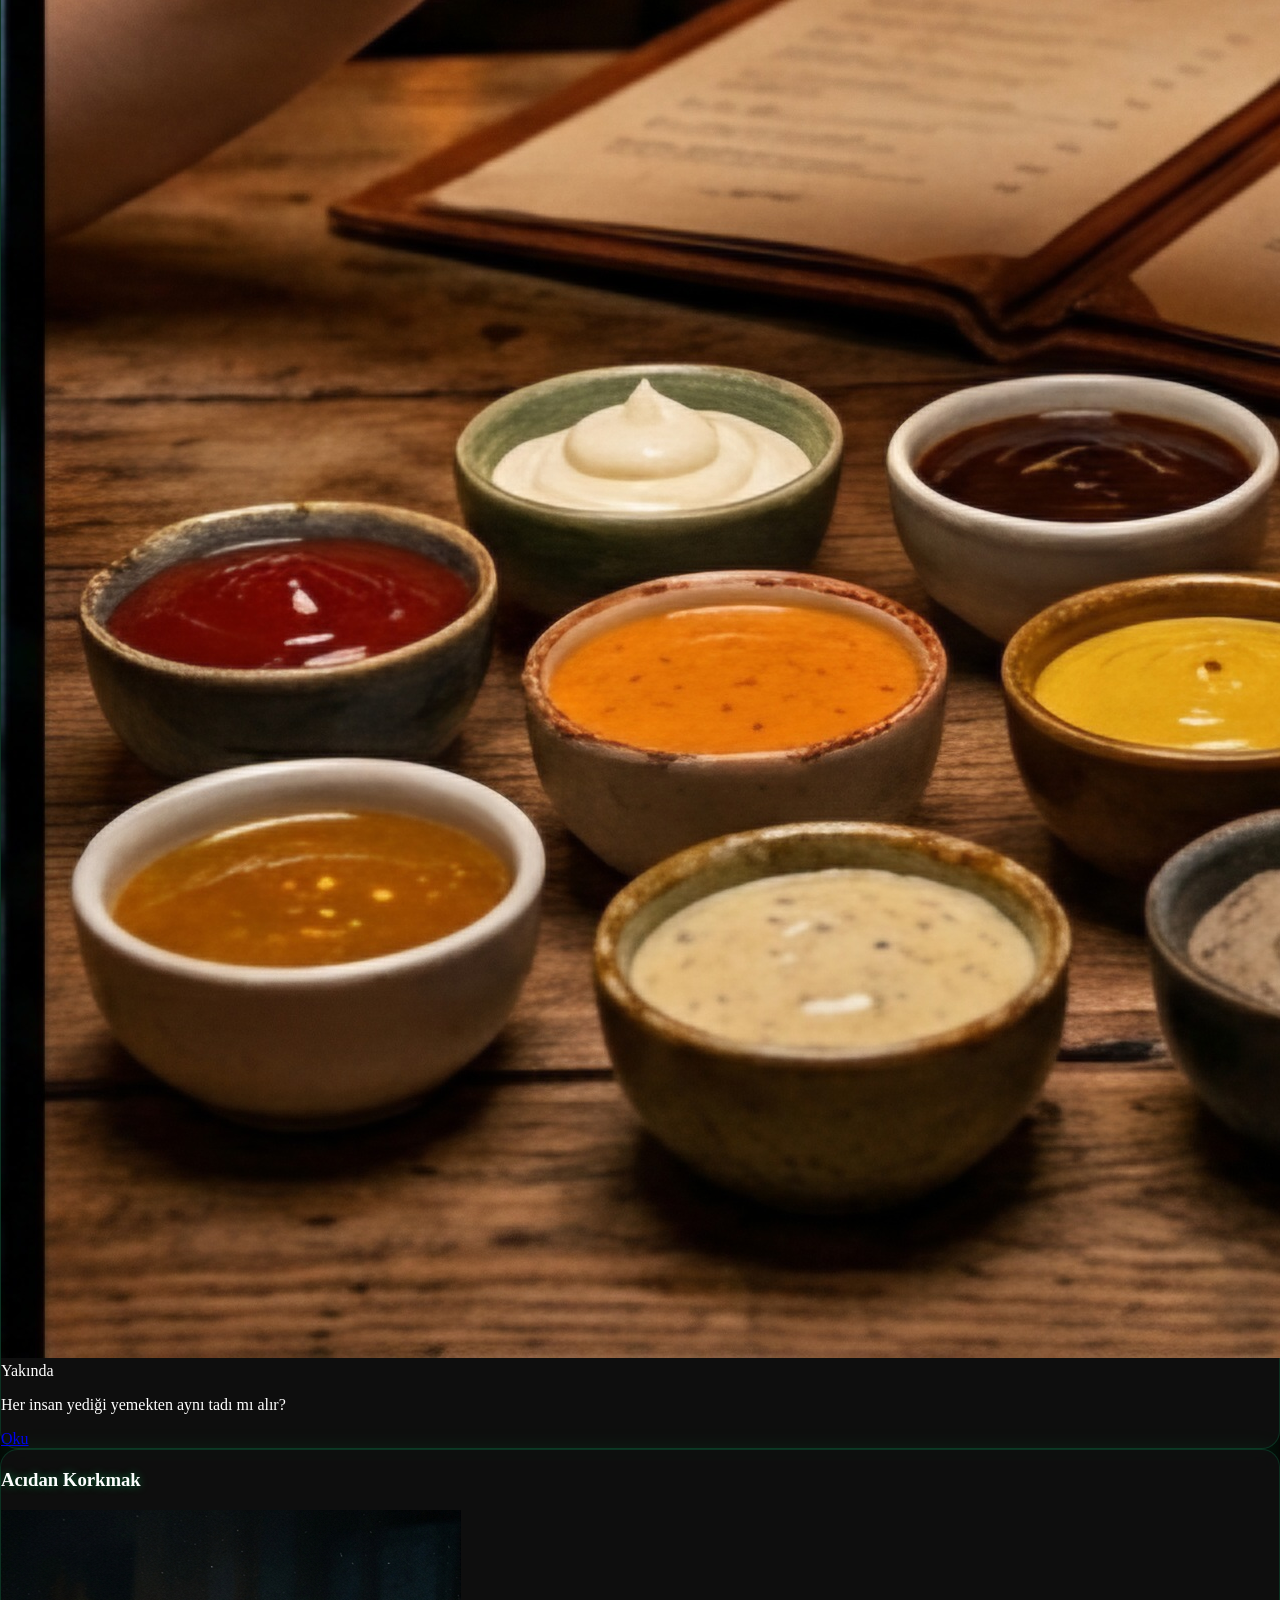
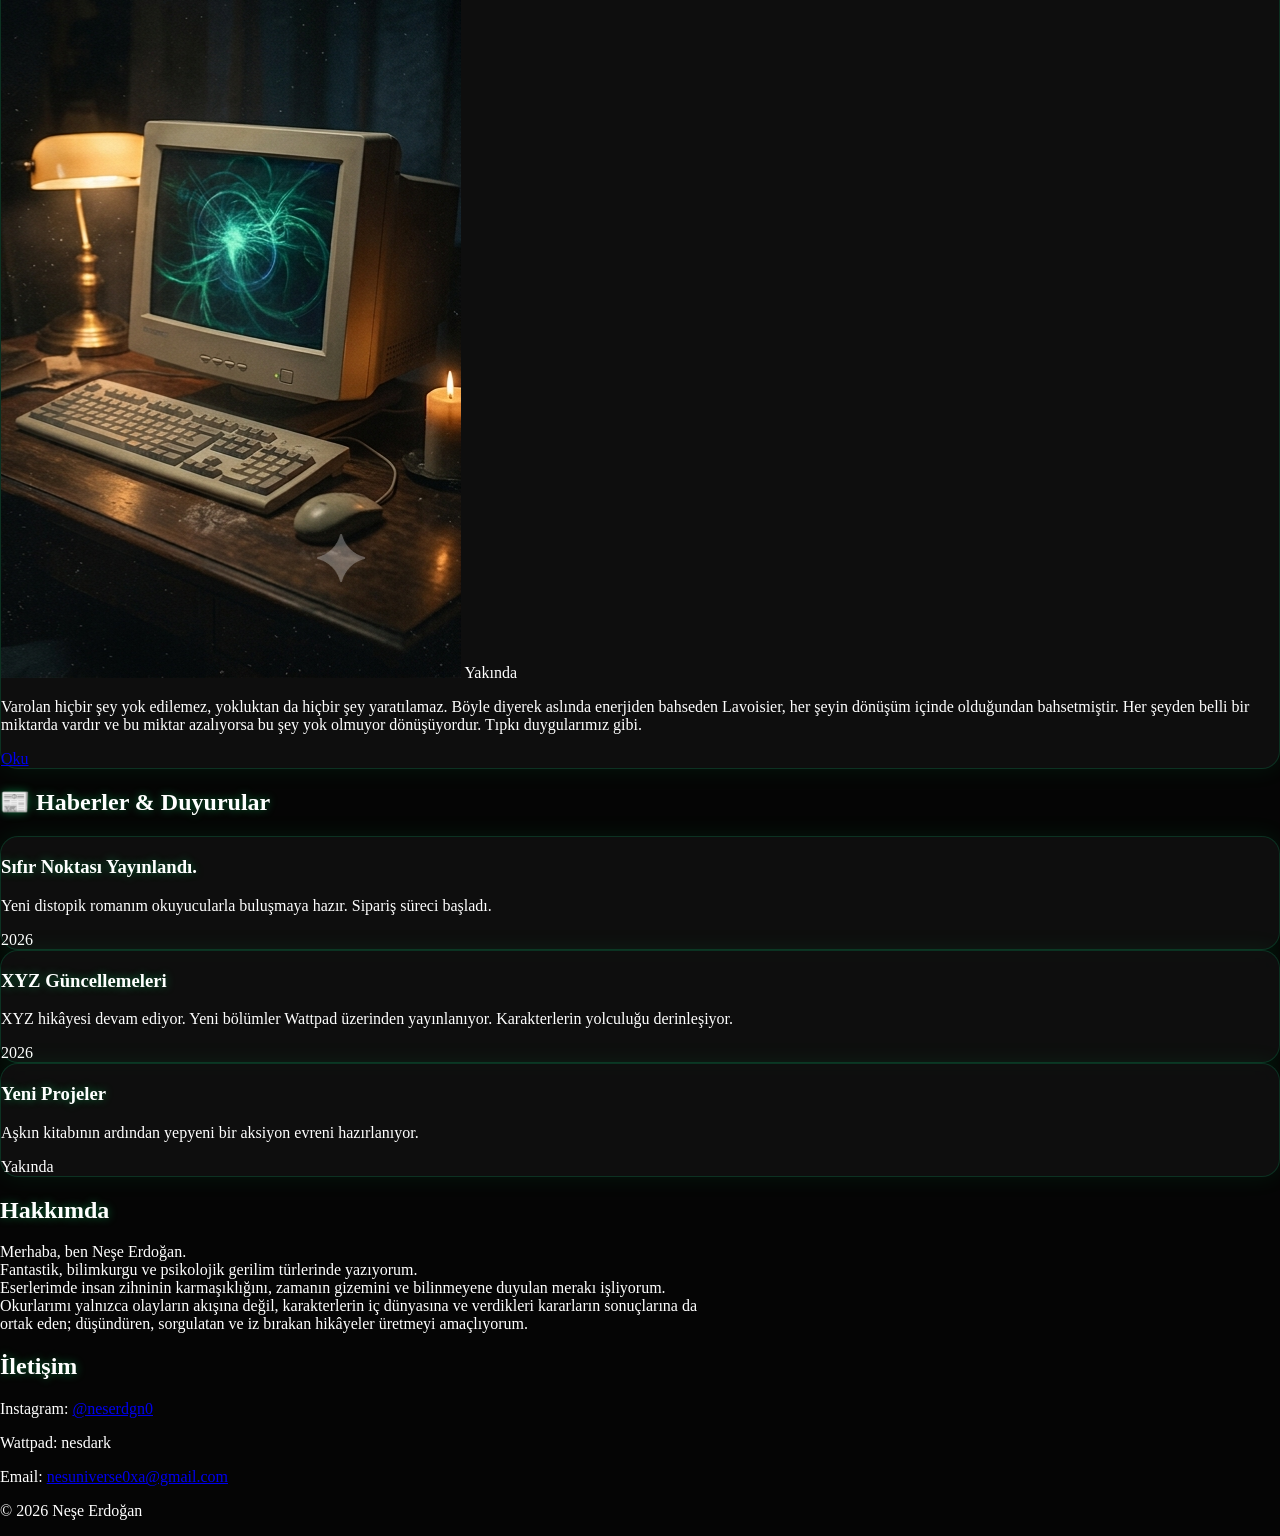
==== commit b883badf: "Update index.html" ====
--- a/index.html
+++ b/index.html
@@ -35,7 +35,7 @@
     gtag('config', 'G-4C749NQ0FZ');
   </script>
 
-  <link rel="stylesheet" href="style.css">
+  <link rel="stylesheet" href="style1.css">
   <script type="application/ld+json">
 {
   "@context":"https://schema.org",
--- a/style1.css
+++ b/style1.css
@@ -0,0 +1,135 @@
+/* ===========================
+   HAREKETLİ YEŞİL AURORA
+=========================== */
+
+body{
+    margin:0;
+    padding:0;
+    color:white;
+    background:#050505;
+    overflow-x:hidden;
+    position:relative;
+}
+
+/* Arka plan katmanı */
+
+body::before{
+    content:"";
+    position:fixed;
+    inset:0;
+    z-index:-2;
+
+    background:
+    radial-gradient(circle at 20% 20%, rgba(0,255,120,.25), transparent 40%),
+    radial-gradient(circle at 80% 40%, rgba(0,180,100,.22), transparent 45%),
+    radial-gradient(circle at 40% 80%, rgba(50,255,170,.18), transparent 40%),
+    linear-gradient(180deg,#030303,#07120d,#020202);
+
+    background-size:200% 200%;
+
+    animation:aurora 30s ease infinite;
+}
+
+/* Hafif sis efekti */
+
+body::after{
+    content:"";
+    position:fixed;
+    inset:0;
+    z-index:-1;
+
+    background:
+    radial-gradient(circle at 50% 50%, rgba(255,255,255,.03), transparent 70%);
+
+    backdrop-filter:blur(35px);
+}
+
+@keyframes aurora{
+
+0%{
+background-position:0% 50%;
+}
+
+25%{
+background-position:40% 30%;
+}
+
+50%{
+background-position:100% 60%;
+}
+
+75%{
+background-position:60% 100%;
+}
+
+100%{
+background-position:0% 50%;
+}
+
+}
+.book-card,
+.story-card,
+.deneme-card,
+.news-card{
+
+background:rgba(18,18,18,.75);
+
+backdrop-filter:blur(12px);
+
+border:1px solid rgba(0,255,150,.15);
+
+box-shadow:
+0 0 25px rgba(0,255,120,.08);
+
+border-radius:18px;
+
+transition:.4s;
+
+}
+.book-card:hover,
+.story-card:hover,
+.deneme-card:hover,
+.news-card:hover{
+
+transform:translateY(-8px);
+
+box-shadow:
+0 0 35px rgba(0,255,140,.25);
+
+}
+.btn{
+
+background:transparent;
+
+border:2px solid #39ff9c;
+
+color:white;
+
+padding:12px 26px;
+
+border-radius:40px;
+
+transition:.35s;
+
+text-decoration:none;
+
+font-weight:bold;
+
+}
+
+.btn:hover{
+
+background:#39ff9c;
+
+color:black;
+
+box-shadow:
+0 0 20px #39ff9c;
+
+}
+h1,h2,h3{
+
+text-shadow:
+0 0 10px rgba(0,255,120,.4);
+
+}
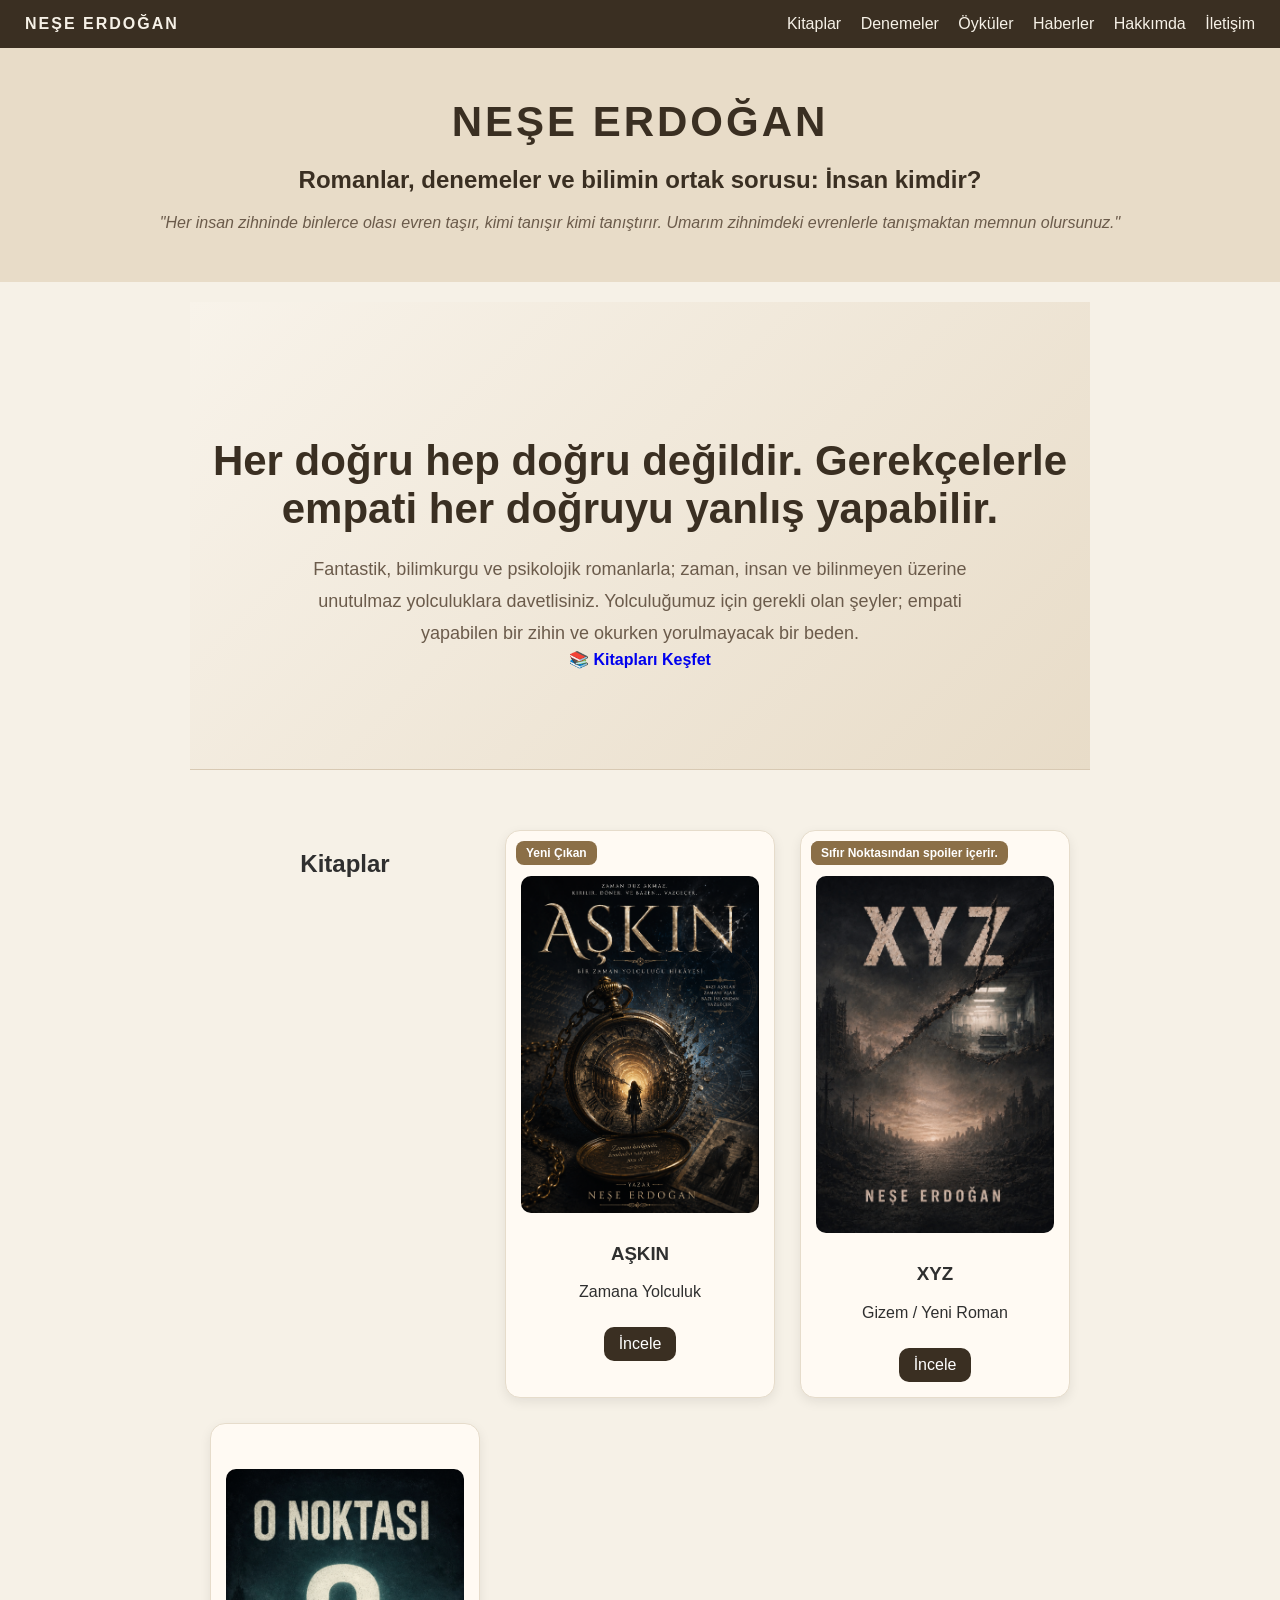
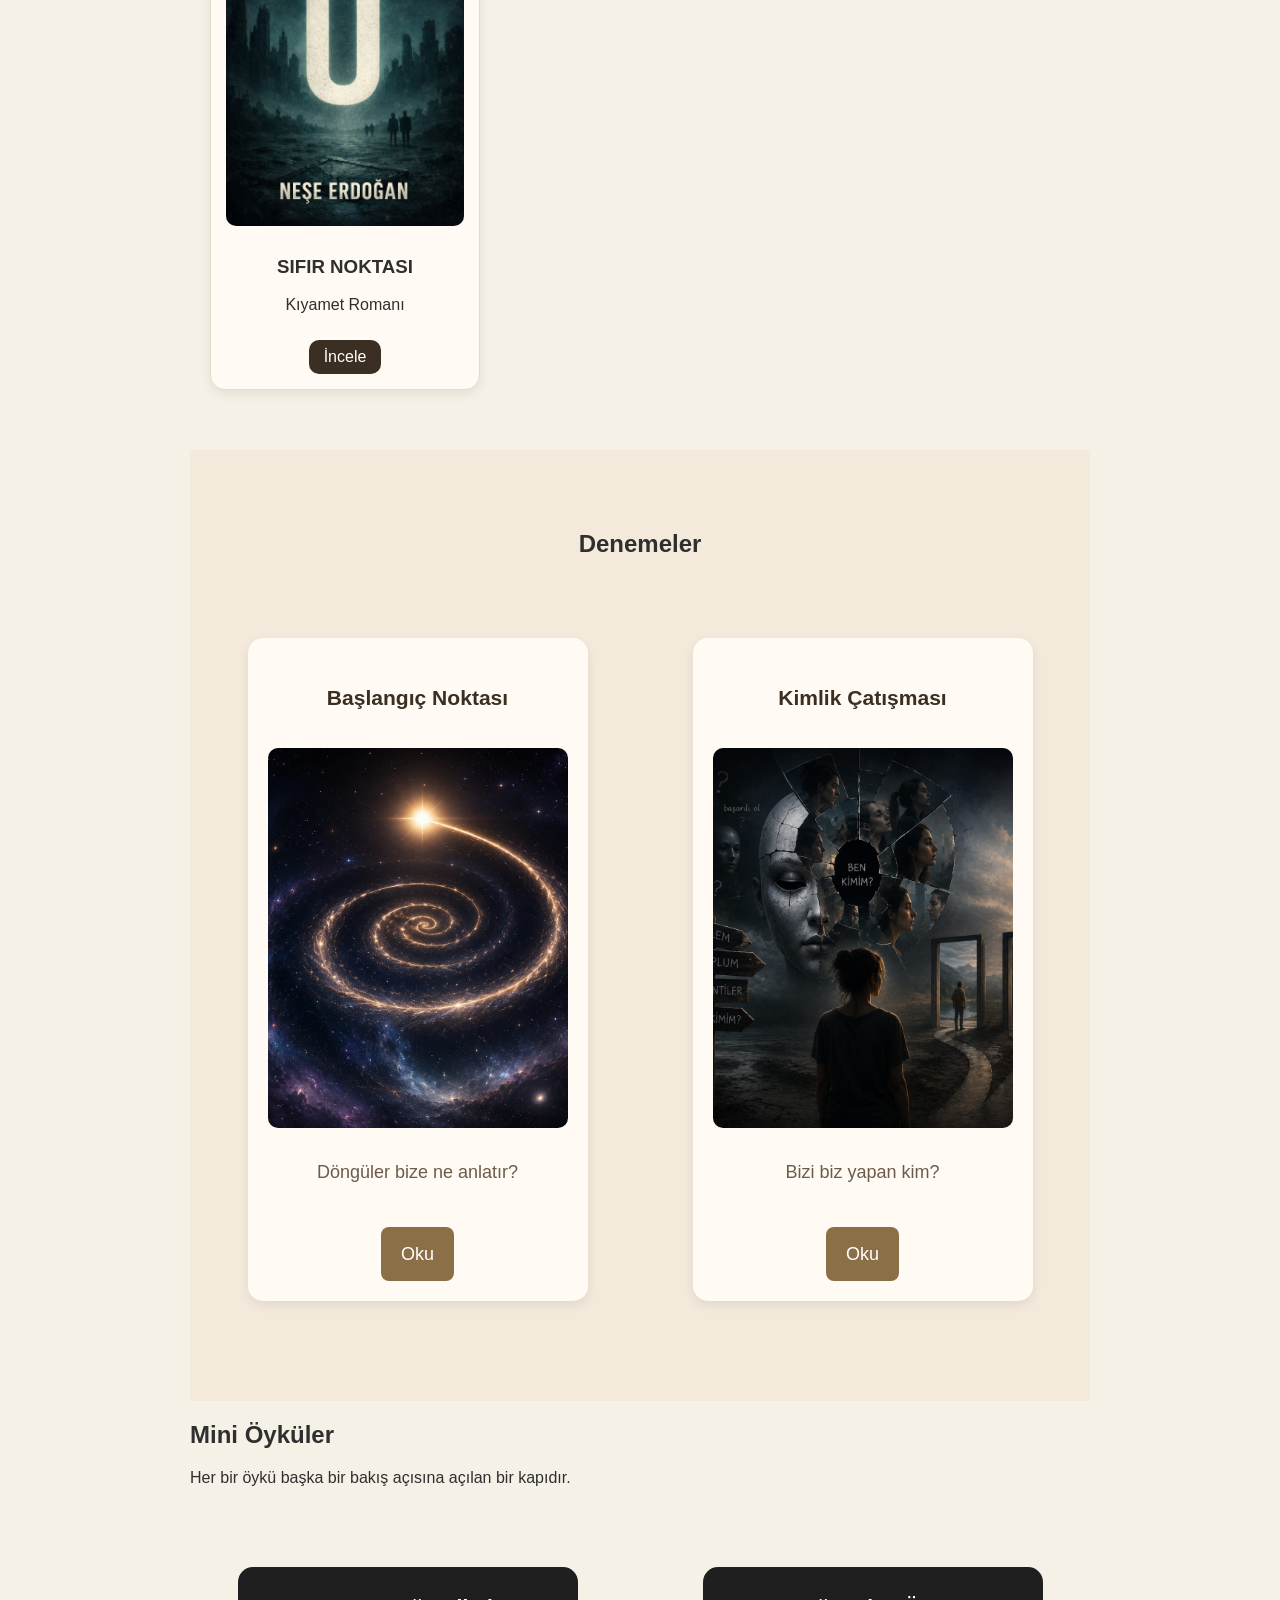
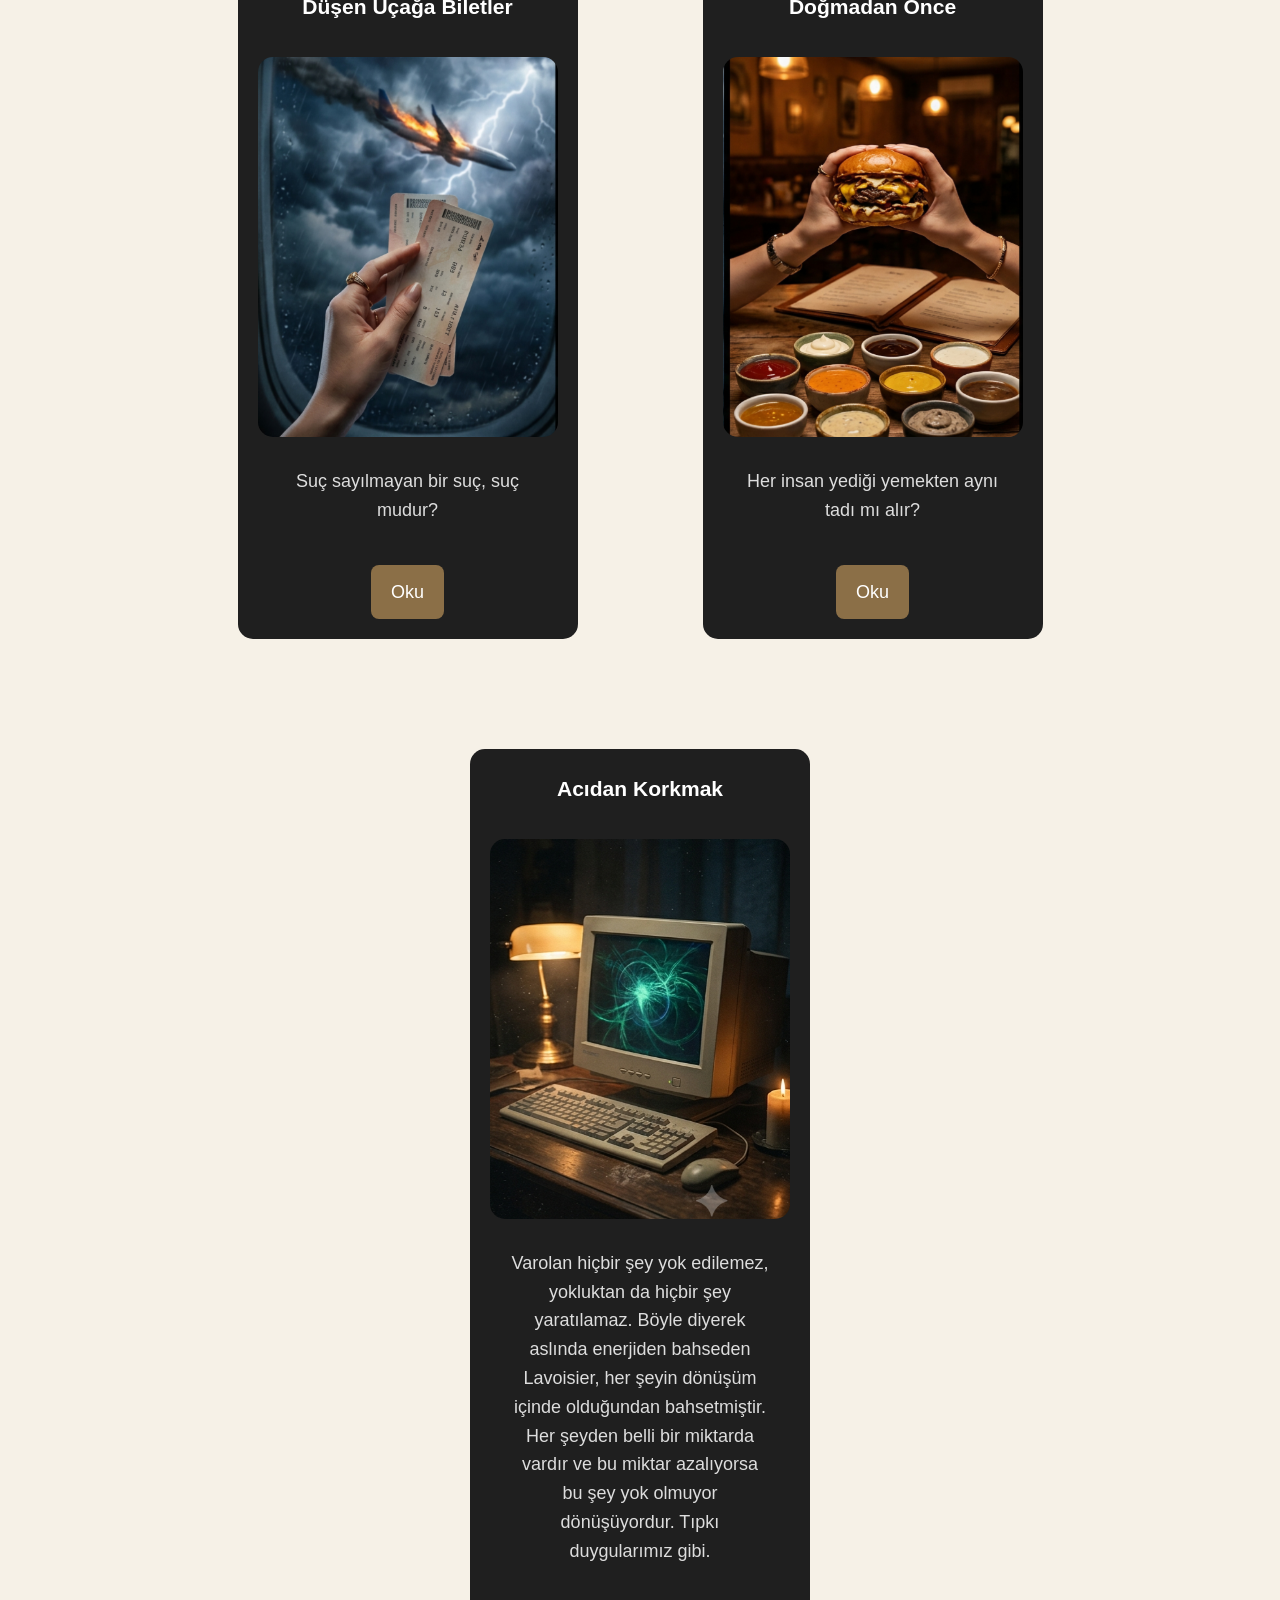
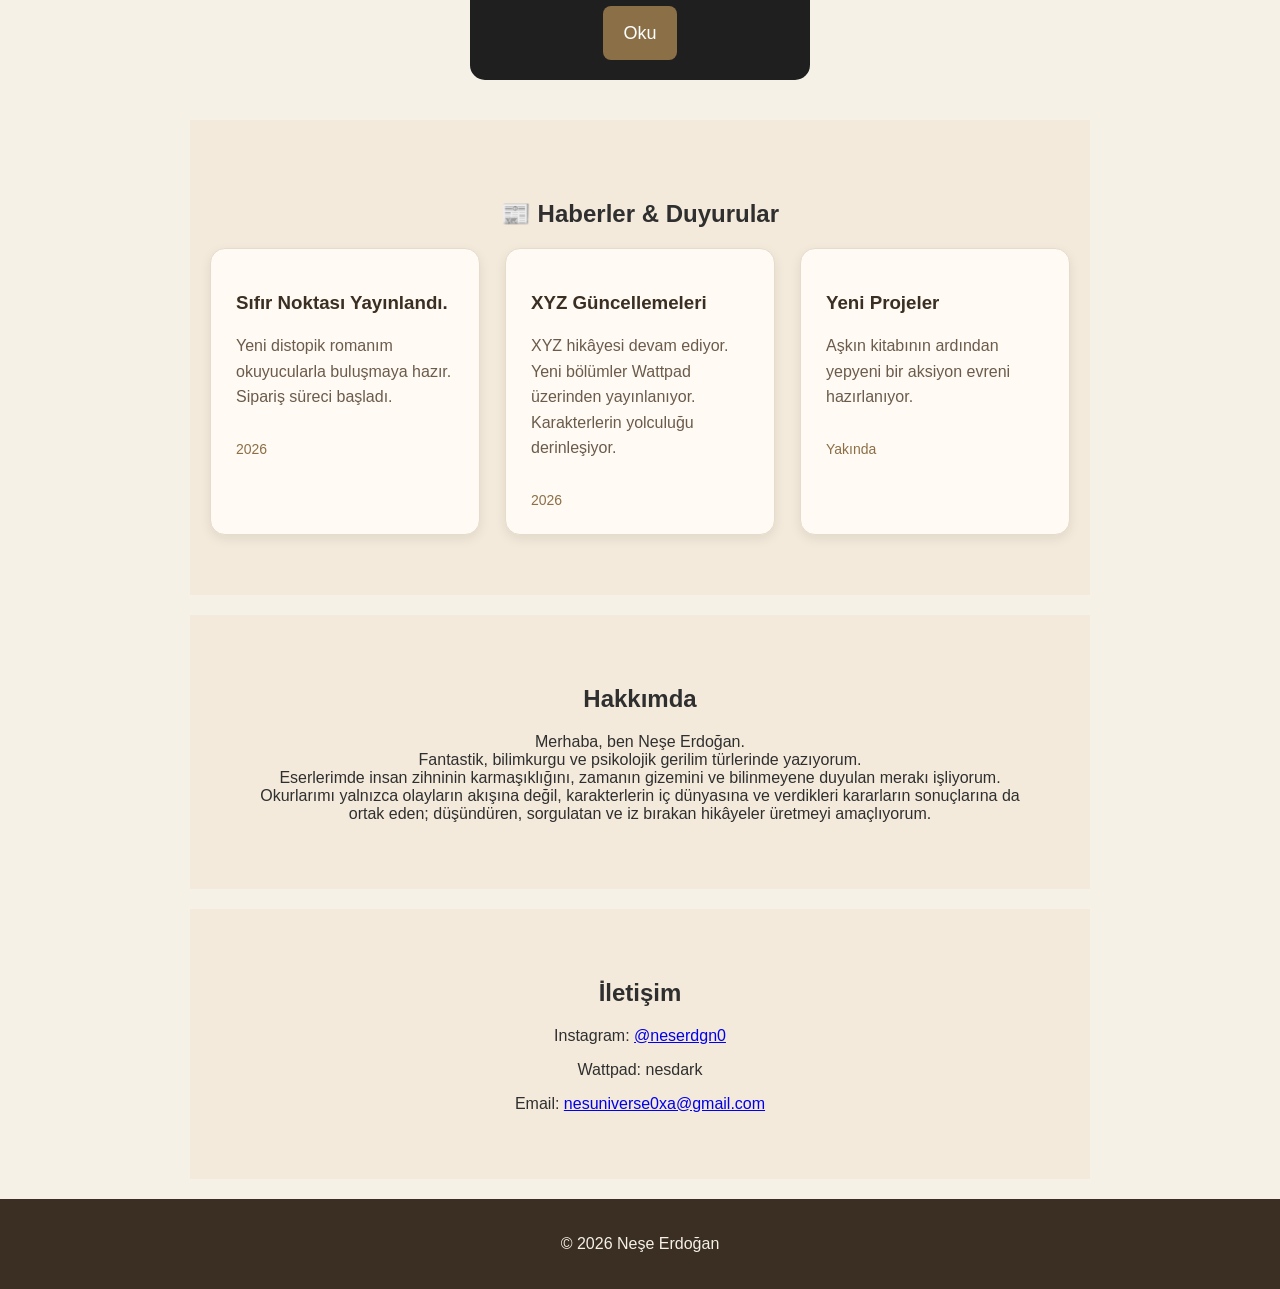
==== commit efc2f635: "Update index.html" ====
--- a/index.html
+++ b/index.html
@@ -35,7 +35,7 @@
     gtag('config', 'G-4C749NQ0FZ');
   </script>
 
-  <link rel="stylesheet" href="style1.css">
+  <link rel="stylesheet" href="style.css">
   <script type="application/ld+json">
 {
   "@context":"https://schema.org",
--- a/style.css
+++ b/style.css
@@ -0,0 +1,527 @@
+body {
+  margin: 0;
+  font-family: Arial, sans-serif;
+  background-color: #f6f1e7;
+  color: #2f2f2f;
+}
+
+/* NAVBAR */
+.navbar {
+  position: sticky;
+  top: 0;
+  background: #3a2f22;
+  color: #f6f1e7;
+  display: flex;
+  justify-content: space-between;
+  padding: 15px 25px;
+  align-items: center;
+  z-index: 1000;
+}
+
+.navbar .logo {
+  font-weight: bold;
+  letter-spacing: 2px;
+}
+
+.navbar .menu a {
+  color: #f6f1e7;
+  margin-left: 15px;
+  text-decoration: none;
+}
+
+.navbar .menu a:hover {
+  color: #d6c7ad;
+}
+
+/* HEADER */
+header {
+  padding: 50px 20px;
+  background: #e8dcc8;
+  color: #3a2f22;
+  text-align: center;
+}
+
+header h1 {
+  font-size: 42px;
+  margin: 0;
+  letter-spacing: 3px;
+}
+
+.quote {
+  display: block;
+  margin-top: 10px;
+  font-style: italic;
+  color: #6b5b4b;
+}
+
+/* HERO */
+.hero {
+  padding: 100px 20px;
+  text-align: center;
+  background: linear-gradient(135deg, #f8f3ea, #e8dcc8);
+  border-bottom: 1px solid #d8c9b3;
+}
+
+.hero h2 {
+  font-size: 42px;
+  color: #3a2f22;
+  margin-bottom: 20px;
+  font-weight: bold;
+}
+
+.hero p {
+  max-width: 700px;
+  margin: 0 auto;
+  font-size: 18px;
+  line-height: 1.8;
+  color: #6b5b4b;
+}
+
+.hero .btn {
+  margin-top: 35px;
+}
+
+/* BOOKS GRID */
+#books {
+  display: grid;
+  grid-template-columns: repeat(auto-fit, minmax(220px, 1fr));
+  gap: 25px;
+  max-width: 1000px;
+  margin: auto;
+  padding: 60px 20px;
+  text-align: center;
+}
+
+.book-card {
+  background: #fffaf3;
+  padding: 15px;
+  border-radius: 15px;
+  border: 1px solid #e6dccb;
+  box-shadow: 0 4px 12px rgba(0,0,0,0.08);
+  transition: 0.3s;
+}
+
+.book-card:hover {
+  transform: translateY(-6px);
+}
+
+.book-card img {
+  width: 100%;
+  border-radius: 10px;
+}
+
+.book-card a {
+  display: inline-block;
+  margin-top: 10px;
+  background: #3a2f22;
+  color: white;
+  padding: 8px 15px;
+  border-radius: 10px;
+  text-decoration: none;
+}
+
+.book-card {
+  position: relative;
+}
+
+/* YENİ ÇIKAN ETİKETİ */
+.badge {
+  position: absolute;
+  top: 10px;
+  left: 10px;
+  background: #8b6f47;
+  color: white;
+  padding: 5px 10px;
+  font-size: 12px;
+  border-radius: 8px;
+  font-weight: bold;
+}
+/* Mini Öyküler */
+
+.story-container{
+    display: flex;
+    gap: 30px;
+    justify-content: center;
+    flex-wrap: wrap;
+    margin-top: 40px;
+}
+
+.story-card{
+    width: 300px;
+    background: #1f1f1f;
+    border-radius: 15px;
+    overflow: hidden;
+    text-align: center;
+    padding-bottom: 20px;
+    transition: .3s;
+}
+
+.story-card:hover{
+    transform: translateY(-8px);
+}
+
+.story-card img{
+    width: 100%;
+    height: 380px;
+    object-fit: cover;
+}
+
+.story-card h3{
+    margin: 20px 0 10px;
+}
+
+.story-card p{
+    padding: 0 20px;
+}
+
+.story-card a{
+    display: inline-block;
+    margin-top: 15px;
+    text-decoration: none;
+}
+.story-card h3{
+    color: white;
+    margin: 20px 0 10px;
+}
+
+.story-card p{
+    color: #ddd;
+    padding: 0 20px;
+    line-height: 1.6;
+}
+
+.story-card a{
+    display: inline-block;
+    margin-top: 15px;
+    padding: 10px 20px;
+    background: #8b6f47;
+    color: white;
+    text-decoration: none;
+    border-radius: 8px;
+    transition: .3s;
+}
+
+.story-card a:hover{
+    background: #6f5638;
+}
+.story-cover{
+    text-align: center;
+    margin: 50px 0 30px;
+}
+
+.story-cover img{
+    width: 320px;
+    max-width: 90%;
+    border-radius: 15px;
+    box-shadow: 0 8px 20px rgba(0,0,0,.2);
+}
+
+/* ABOUT + CONTACT */
+#about, #contact {
+  padding: 50px 20px;
+  background: #f3eadb;
+  text-align: center;
+  margin-top: 20px;
+}
+main{
+    max-width: 900px;
+    margin: auto;
+    padding: 20px;
+}
+
+article{
+    line-height: 1.8;
+    font-size: 18px;
+}
+
+article h2{
+    color: #3a2f22;
+    margin-top: 40px;
+}
+
+article ul{
+    padding-left: 20px;
+}
+
+article li{
+    margin-bottom: 10px;
+}
+/* FOOTER */
+footer {
+  padding: 20px;
+  background: #3a2f22;
+  color: #f6f1e7;
+  text-align: center;
+}
+
+/* MOBİL */
+@media (max-width: 600px) {
+  header h1 {
+    font-size: 30px;
+  }
+}
+.book-page {
+  display: flex;
+  gap: 50px;
+  padding: 60px;
+  align-items: flex-start;
+  justify-content: center;
+  flex-wrap: wrap;
+  background: #f6f1e7;
+}
+
+.book-cover img {
+  width: 320px;
+  border-radius: 15px;
+  box-shadow: 0 15px 30px rgba(0,0,0,0.2);
+}
+
+.book-content {
+  max-width: 1000px;
+  text-align: left;
+}
+
+.book-content h2 {
+  margin-top: 20px;
+  color: #3a2f22;
+}
+
+.book-content p {
+  line-height: 1.7;
+  color: #4a3b2a;
+}
+
+/* BUTONLAR */
+.buttons {
+  margin-top: 25px;
+  display: flex;
+  gap: 15px;
+  flex-wrap: wrap;
+}
+
+.btn {
+  padding: 12px 18px;
+  text-decoration: none;
+  border-radius: 10px;
+  font-weight: bold;
+  transition: 0.3s;
+}
+
+.btn.back {
+  background: #ddd;
+  color: #333;
+}
+
+.btn.back:hover {
+  background: #c9c9c9;
+}
+
+.btn.buy {
+  background: #8b6f47;
+  color: white;
+}
+
+.btn.buy:hover {
+  background: #6f5638;
+}
+
+/* MOBİL */
+@media (max-width: 768px) {
+  .book-page {
+    flex-direction: column;
+    text-align: center;
+  }
+
+  .book-content {
+    text-align: center;
+  }
+}
+/* HABERLER */
+#news {
+  padding: 60px 20px;
+  background: #f3eadb;
+  text-align: center;
+}
+
+.news-container {
+  display: grid;
+  grid-template-columns: repeat(auto-fit, minmax(250px, 1fr));
+  gap: 25px;
+  max-width: 1000px;
+  margin: auto;
+}
+
+.news-card {
+  background: #fffaf3;
+  padding: 25px;
+  border-radius: 15px;
+  border: 1px solid #e6dccb;
+  box-shadow: 0 4px 12px rgba(0,0,0,0.08);
+  text-align: left;
+  transition: 0.3s;
+}
+
+.news-card:hover {
+  transform: translateY(-5px);
+}
+
+.news-card h3 {
+  color: #3a2f22;
+}
+
+.news-card p {
+  line-height: 1.6;
+  color: #6b5b4b;
+}
+
+.news-card span {
+  display: inline-block;
+  margin-top: 15px;
+  font-size: 14px;
+  color: #8b6f47;
+}
+/* KARAKTER GALERİSİ */
+
+.character-container{
+    display: flex;
+    justify-content: center;
+    gap: 25px;
+    flex-wrap: wrap;
+    margin-top: 30px;
+}
+
+.character-card{
+    width: 260px;
+    background: #fffaf3;
+    border-radius: 15px;
+    padding: 20px;
+    text-align: center;
+    box-shadow: 0 4px 12px rgba(0,0,0,0.08);
+}
+
+.character-card img{
+    width: 200px;
+    height: 250px;
+    object-fit: cover;
+    border-radius: 12px;
+}
+
+.character-card h3{
+    color: #3a2f22;
+}
+
+.character-card p{
+    text-align: left;
+    line-height: 1.6;
+}
+/* DENEMELER */
+
+#deneme{
+    padding:60px 20px;
+    background:#f3eadb;
+    text-align:center;
+}
+
+.deneme-container{
+    display:flex;
+    gap:30px;
+    justify-content:center;
+    flex-wrap:wrap;
+    margin-top:40px;
+}
+
+.deneme-card{
+    width:300px;
+    background:#fffaf3;
+    border-radius:15px;
+    overflow:hidden;
+    text-align:center;
+    padding:20px;
+    box-shadow:0 4px 12px rgba(0,0,0,.08);
+    transition:.3s;
+}
+
+.deneme-card:hover{
+    transform:translateY(-8px);
+}
+
+.deneme-card img{
+    width:100%;
+    height:380px;
+    object-fit:cover;
+    border-radius:10px;
+}
+
+.deneme-card h3{
+    color:#3a2f22;
+    margin:20px 0 10px;
+}
+
+.deneme-card p{
+    color:#6b5b4b;
+    line-height:1.6;
+}
+
+.deneme-card a{
+    display:inline-block;
+    margin-top:15px;
+    padding:10px 20px;
+    background:#8b6f47;
+    color:white;
+    text-decoration:none;
+    border-radius:8px;
+    transition:.3s;
+}
+
+.deneme-card a:hover{
+    background:#6f5638;
+}
+article{
+    max-width:850px;
+    margin:50px auto;
+    padding:0 20px;
+    line-height:1.9;
+    font-size:18px;
+    text-align:justify;
+}
+    .deneme img{
+    width:100%;
+    max-width:900px;
+    display:block;
+    margin:30px auto;
+    border-radius:15px;
+    box-shadow:0 10px 25px rgba(0,0,0,.25);
+}
+.deneme h1{
+    text-align:center;
+    font-size:48px;
+    margin-top:30px;
+    margin-bottom:20px;
+}
+ul{
+    max-width:850px;
+    margin:auto;
+}
+
+ul li{
+    margin:12px 0;
+}
+article{
+    max-width:900px;
+    margin:40px auto;
+    padding:0 20px;
+    line-height:1.9;
+    text-align:justify;
+}
+
+article p{
+    margin-bottom:25px;
+}
+
+main img{
+    display:block;
+    margin:30px auto;
+    max-width:900px;
+    width:100%;
+    border-radius:15px;
+}
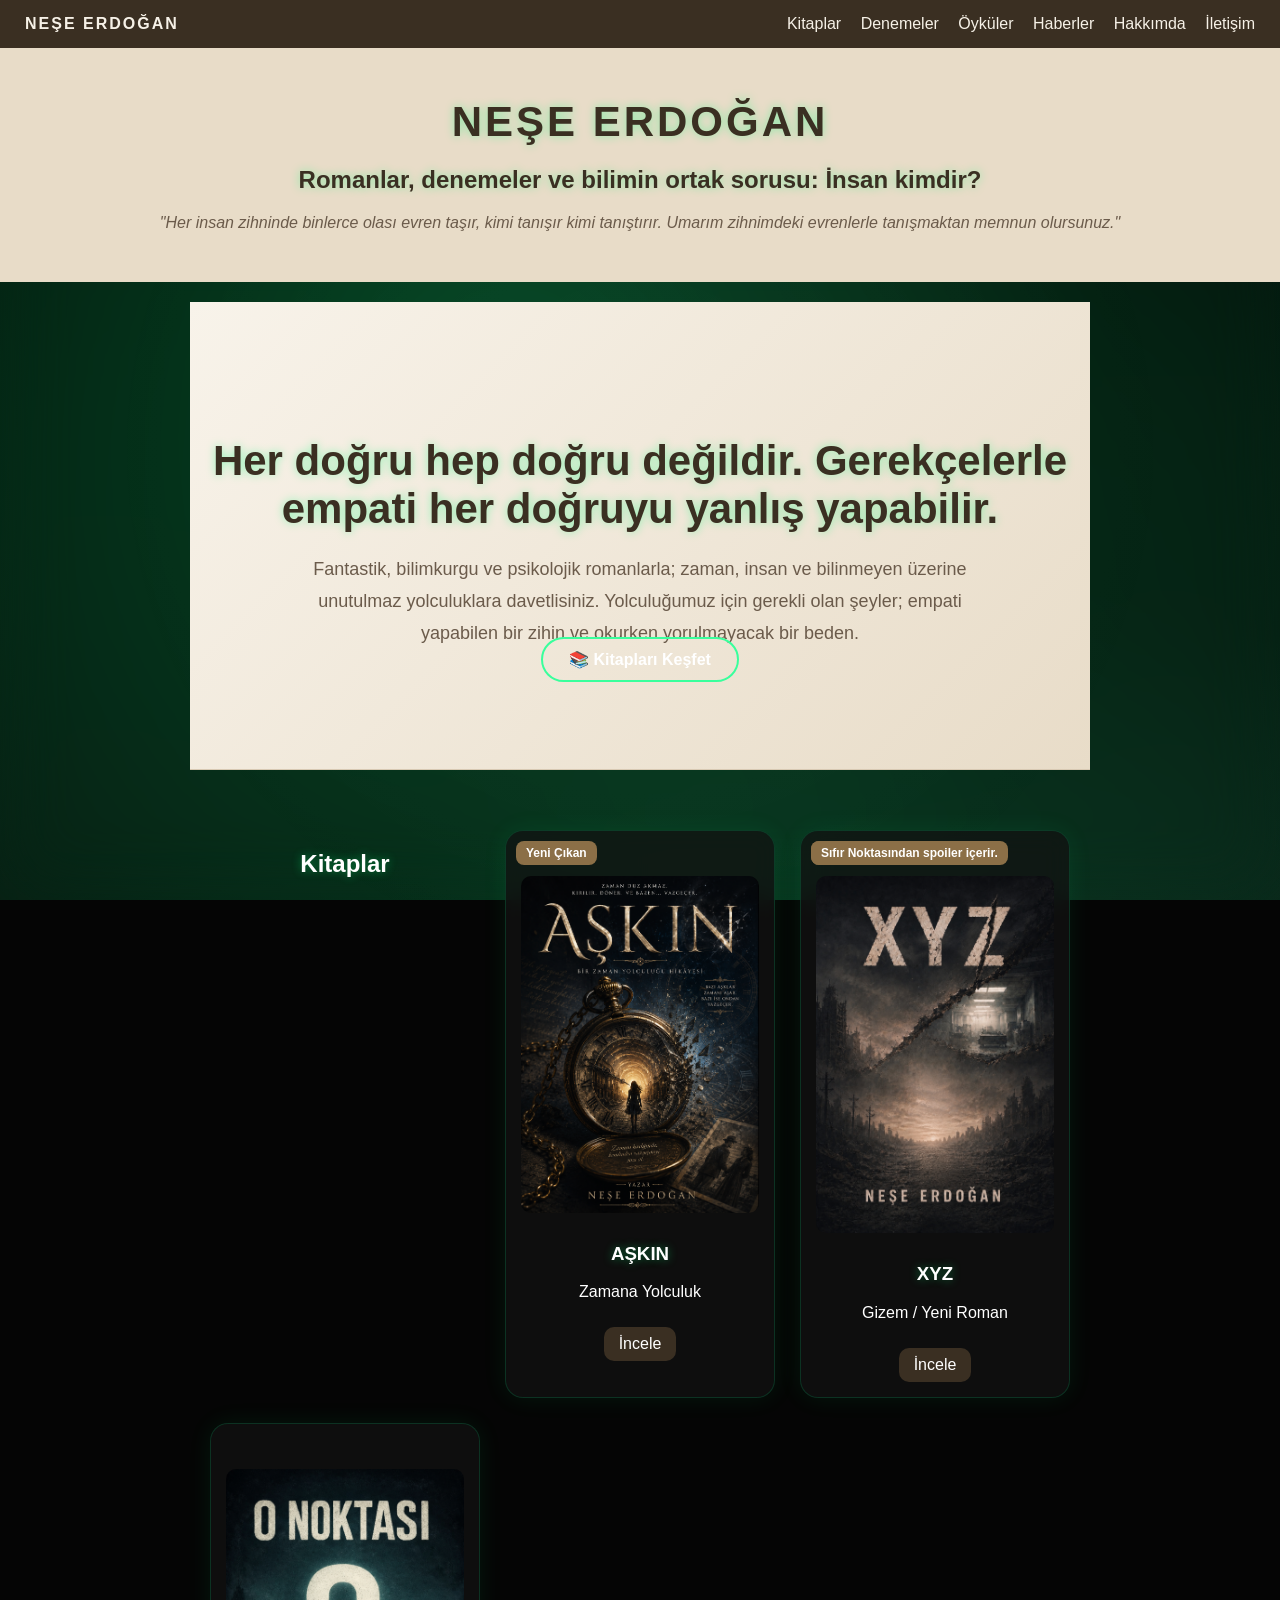
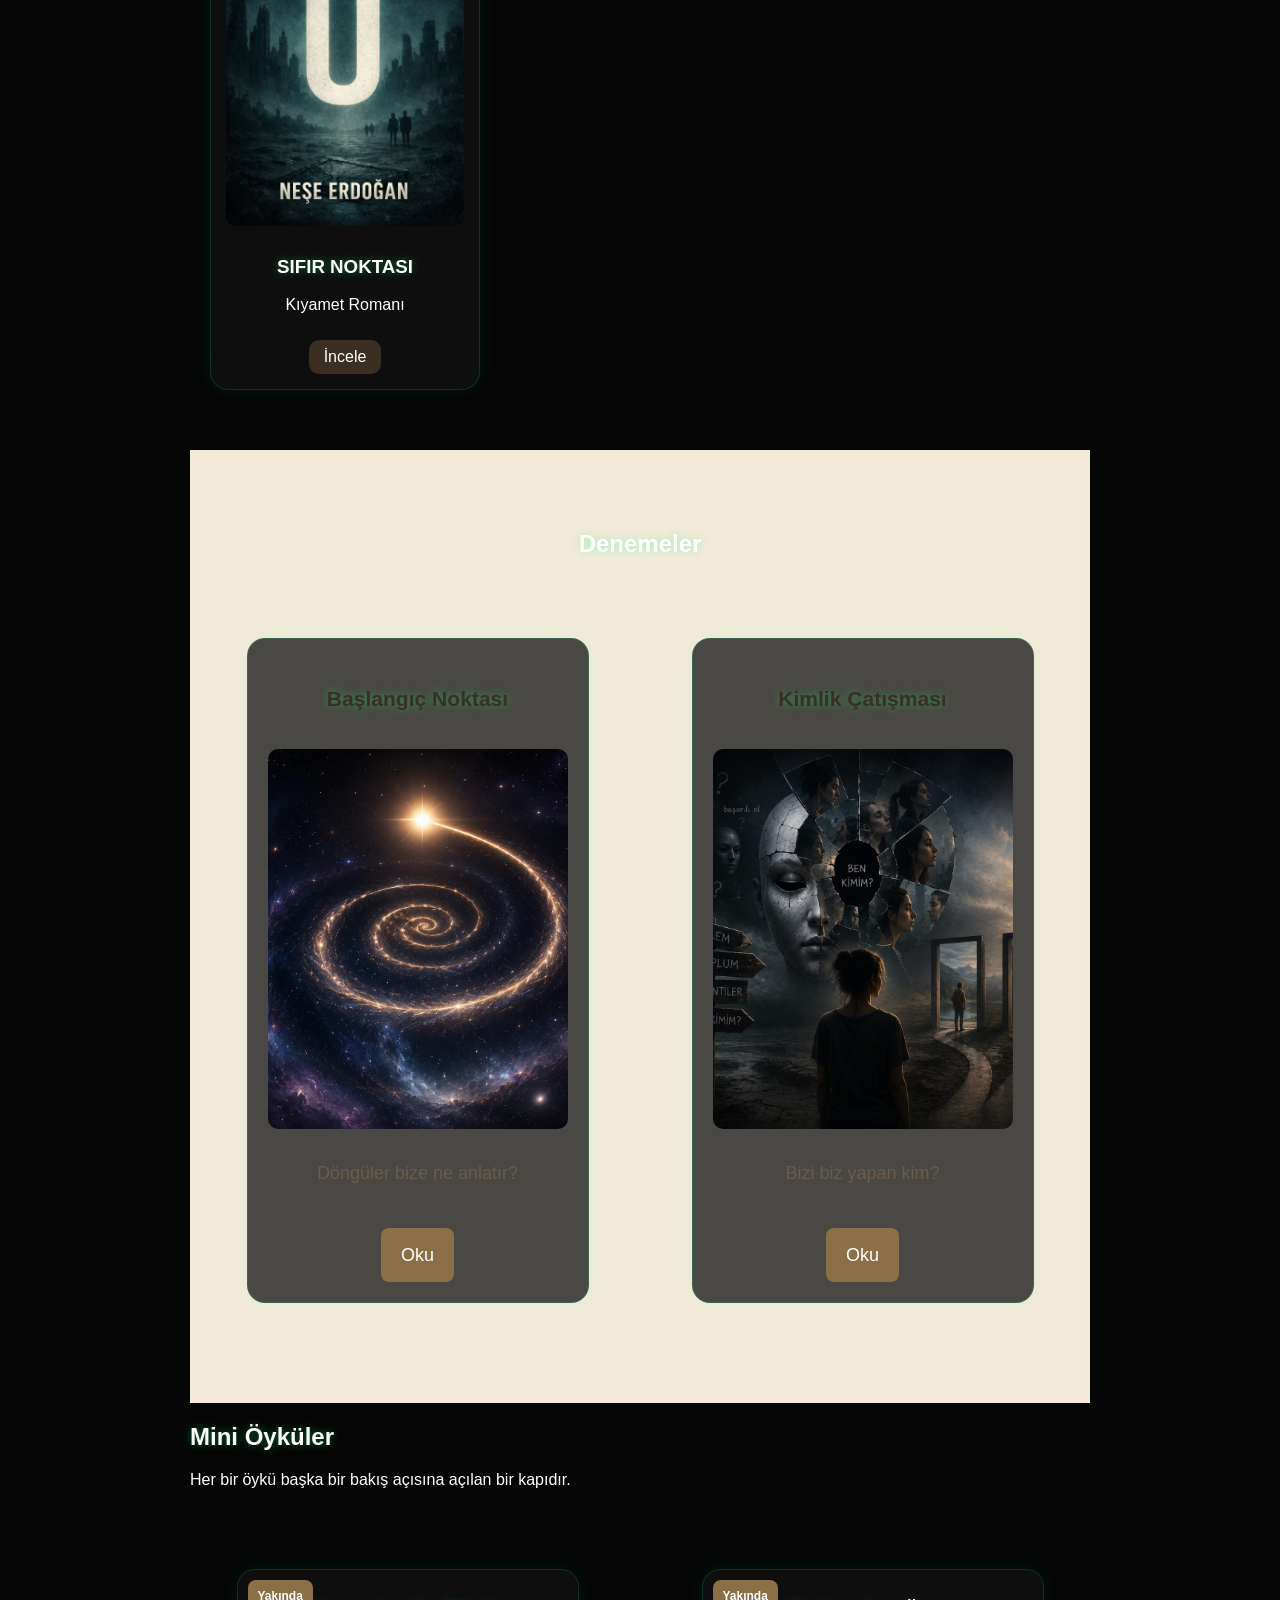
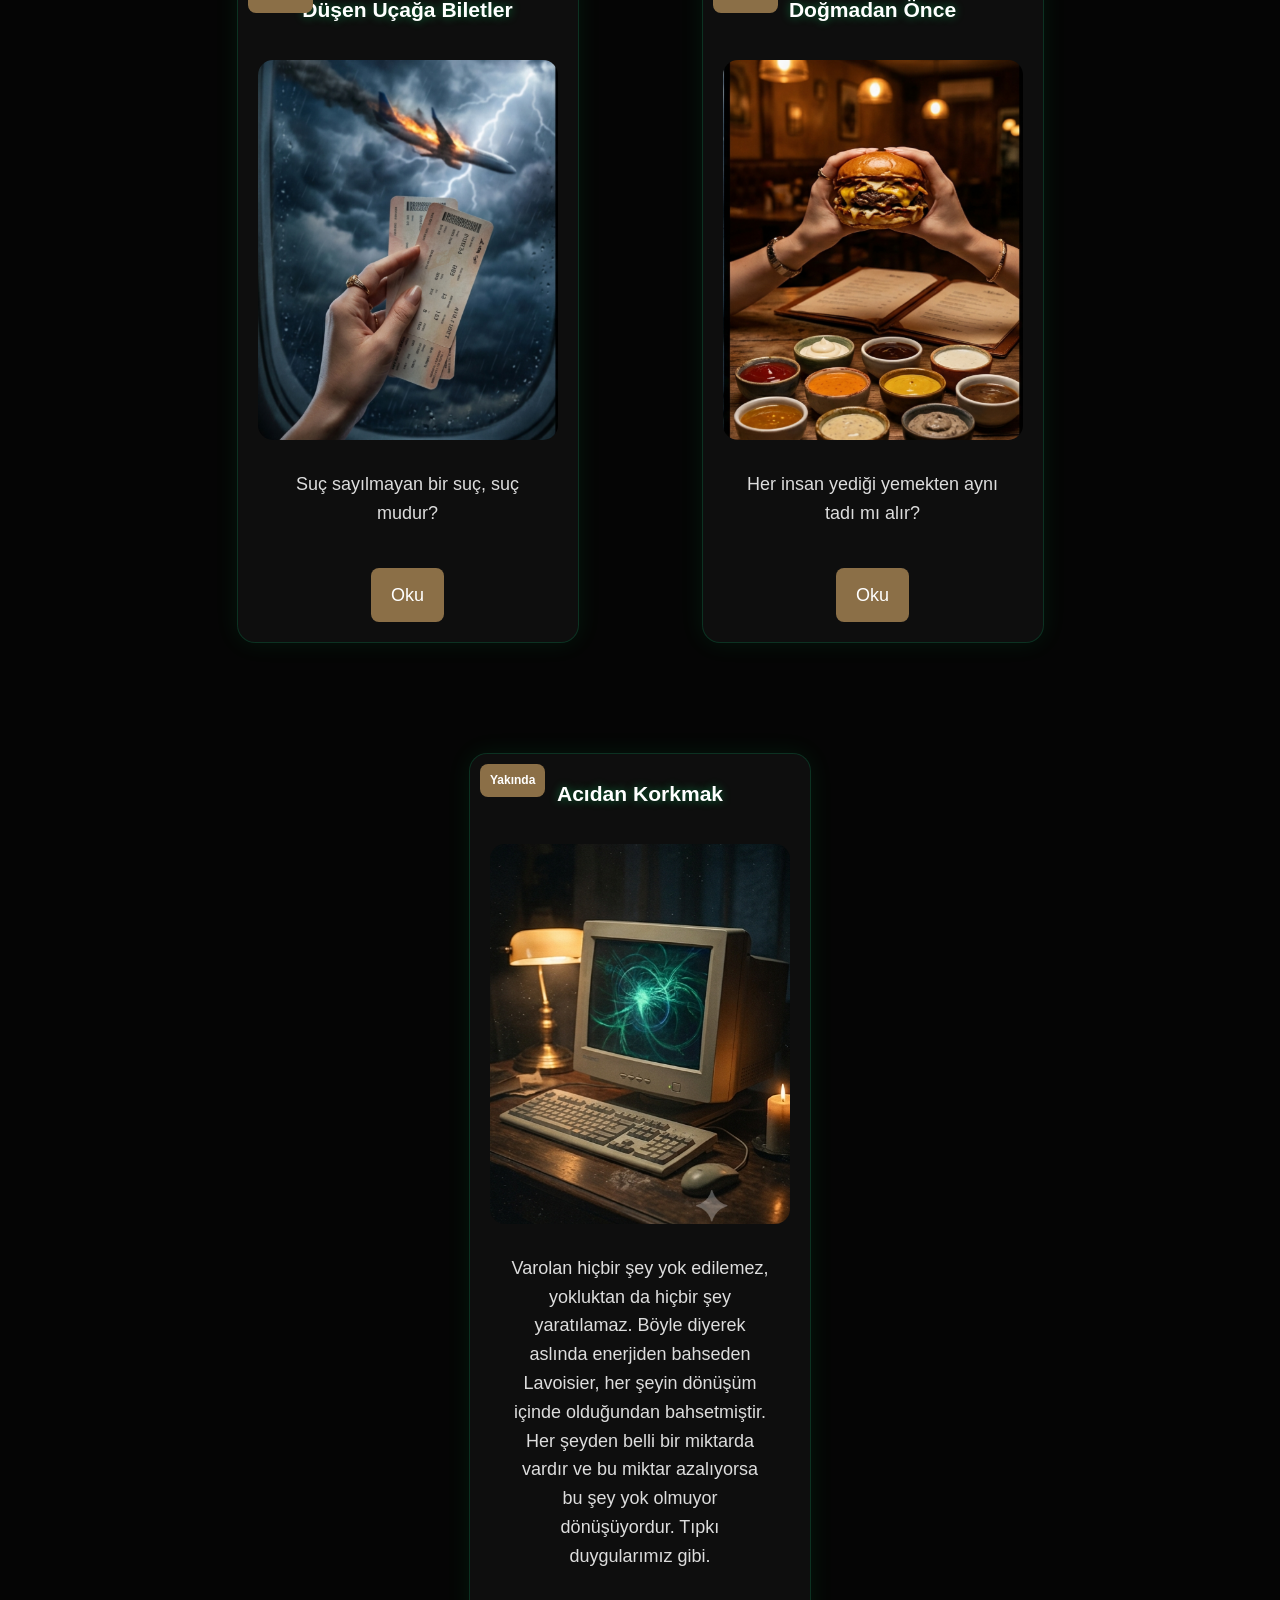
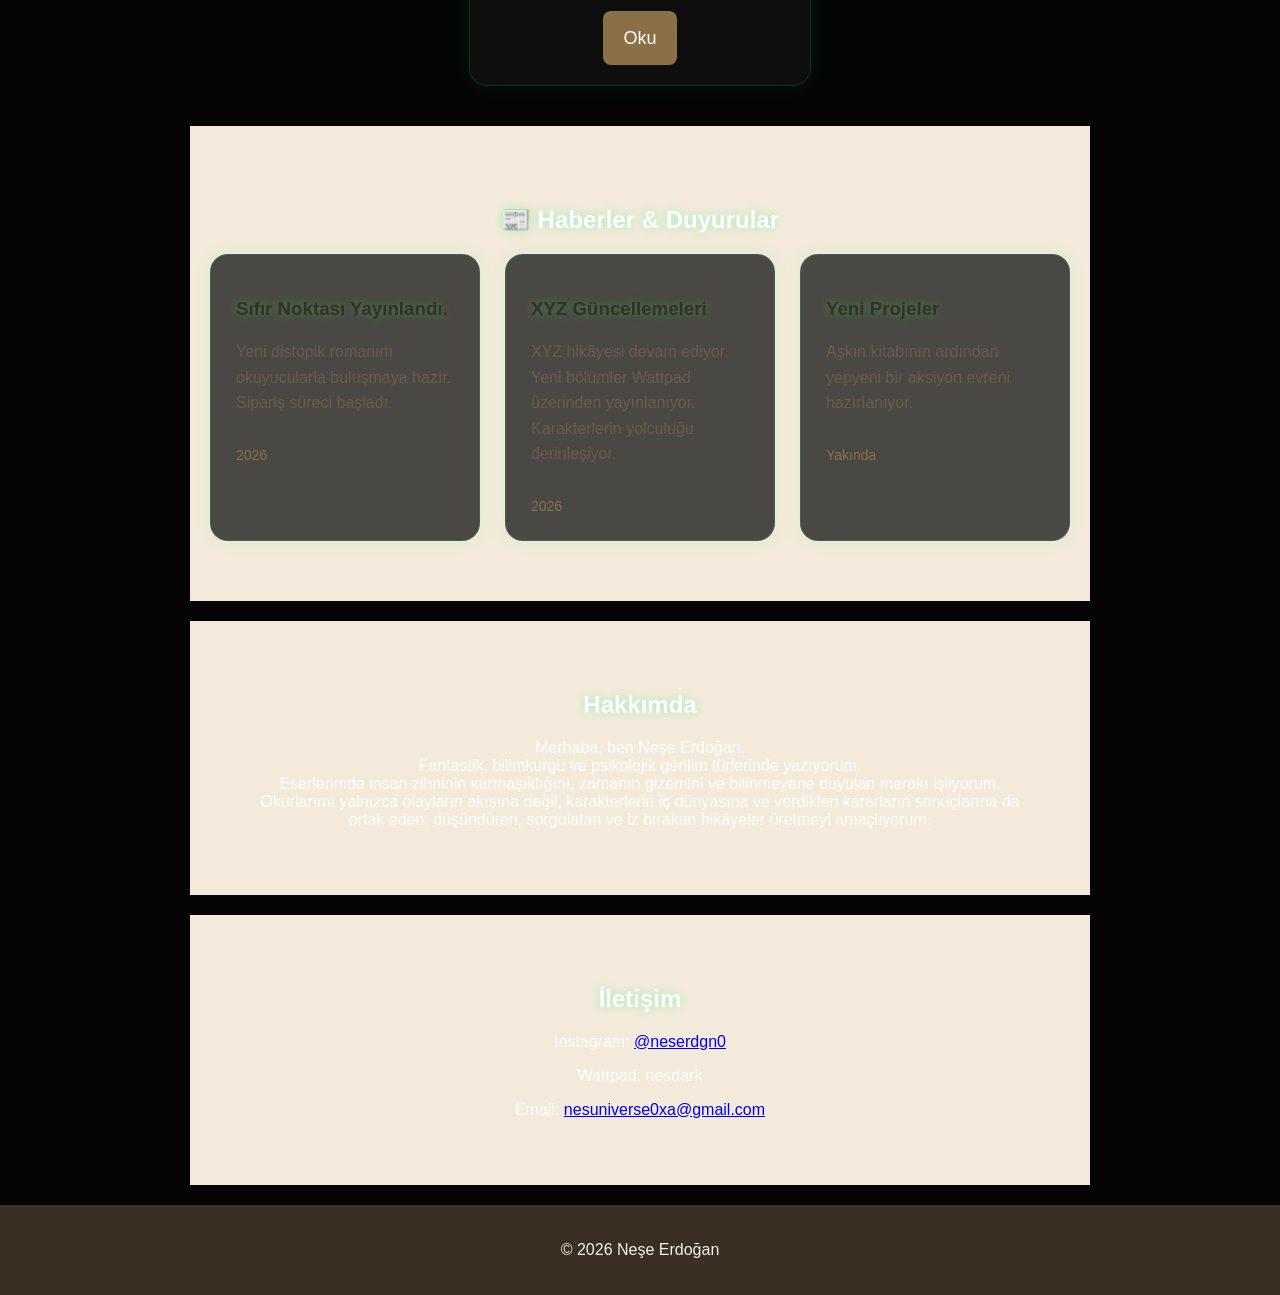
==== commit b253750c: "Update index.html" ====
--- a/index.html
+++ b/index.html
@@ -36,6 +36,7 @@
   </script>
 
   <link rel="stylesheet" href="style.css">
+  <link rel="stylesheet" href="style1.css">
   <script type="application/ld+json">
 {
   "@context":"https://schema.org",
--- a/style1.css
+++ b/style1.css
@@ -0,0 +1,135 @@
+/* ===========================
+   HAREKETLİ YEŞİL AURORA
+=========================== */
+
+body{
+    margin:0;
+    padding:0;
+    color:white;
+    background:#050505;
+    overflow-x:hidden;
+    position:relative;
+}
+
+/* Arka plan katmanı */
+
+body::before{
+    content:"";
+    position:fixed;
+    inset:0;
+    z-index:-2;
+
+    background:
+    radial-gradient(circle at 20% 20%, rgba(0,255,120,.25), transparent 40%),
+    radial-gradient(circle at 80% 40%, rgba(0,180,100,.22), transparent 45%),
+    radial-gradient(circle at 40% 80%, rgba(50,255,170,.18), transparent 40%),
+    linear-gradient(180deg,#030303,#07120d,#020202);
+
+    background-size:200% 200%;
+
+    animation:aurora 30s ease infinite;
+}
+
+/* Hafif sis efekti */
+
+body::after{
+    content:"";
+    position:fixed;
+    inset:0;
+    z-index:-1;
+
+    background:
+    radial-gradient(circle at 50% 50%, rgba(255,255,255,.03), transparent 70%);
+
+    backdrop-filter:blur(35px);
+}
+
+@keyframes aurora{
+
+0%{
+background-position:0% 50%;
+}
+
+25%{
+background-position:40% 30%;
+}
+
+50%{
+background-position:100% 60%;
+}
+
+75%{
+background-position:60% 100%;
+}
+
+100%{
+background-position:0% 50%;
+}
+
+}
+.book-card,
+.story-card,
+.deneme-card,
+.news-card{
+
+background:rgba(18,18,18,.75);
+
+backdrop-filter:blur(12px);
+
+border:1px solid rgba(0,255,150,.15);
+
+box-shadow:
+0 0 25px rgba(0,255,120,.08);
+
+border-radius:18px;
+
+transition:.4s;
+
+}
+.book-card:hover,
+.story-card:hover,
+.deneme-card:hover,
+.news-card:hover{
+
+transform:translateY(-8px);
+
+box-shadow:
+0 0 35px rgba(0,255,140,.25);
+
+}
+.btn{
+
+background:transparent;
+
+border:2px solid #39ff9c;
+
+color:white;
+
+padding:12px 26px;
+
+border-radius:40px;
+
+transition:.35s;
+
+text-decoration:none;
+
+font-weight:bold;
+
+}
+
+.btn:hover{
+
+background:#39ff9c;
+
+color:black;
+
+box-shadow:
+0 0 20px #39ff9c;
+
+}
+h1,h2,h3{
+
+text-shadow:
+0 0 10px rgba(0,255,120,.4);
+
+}
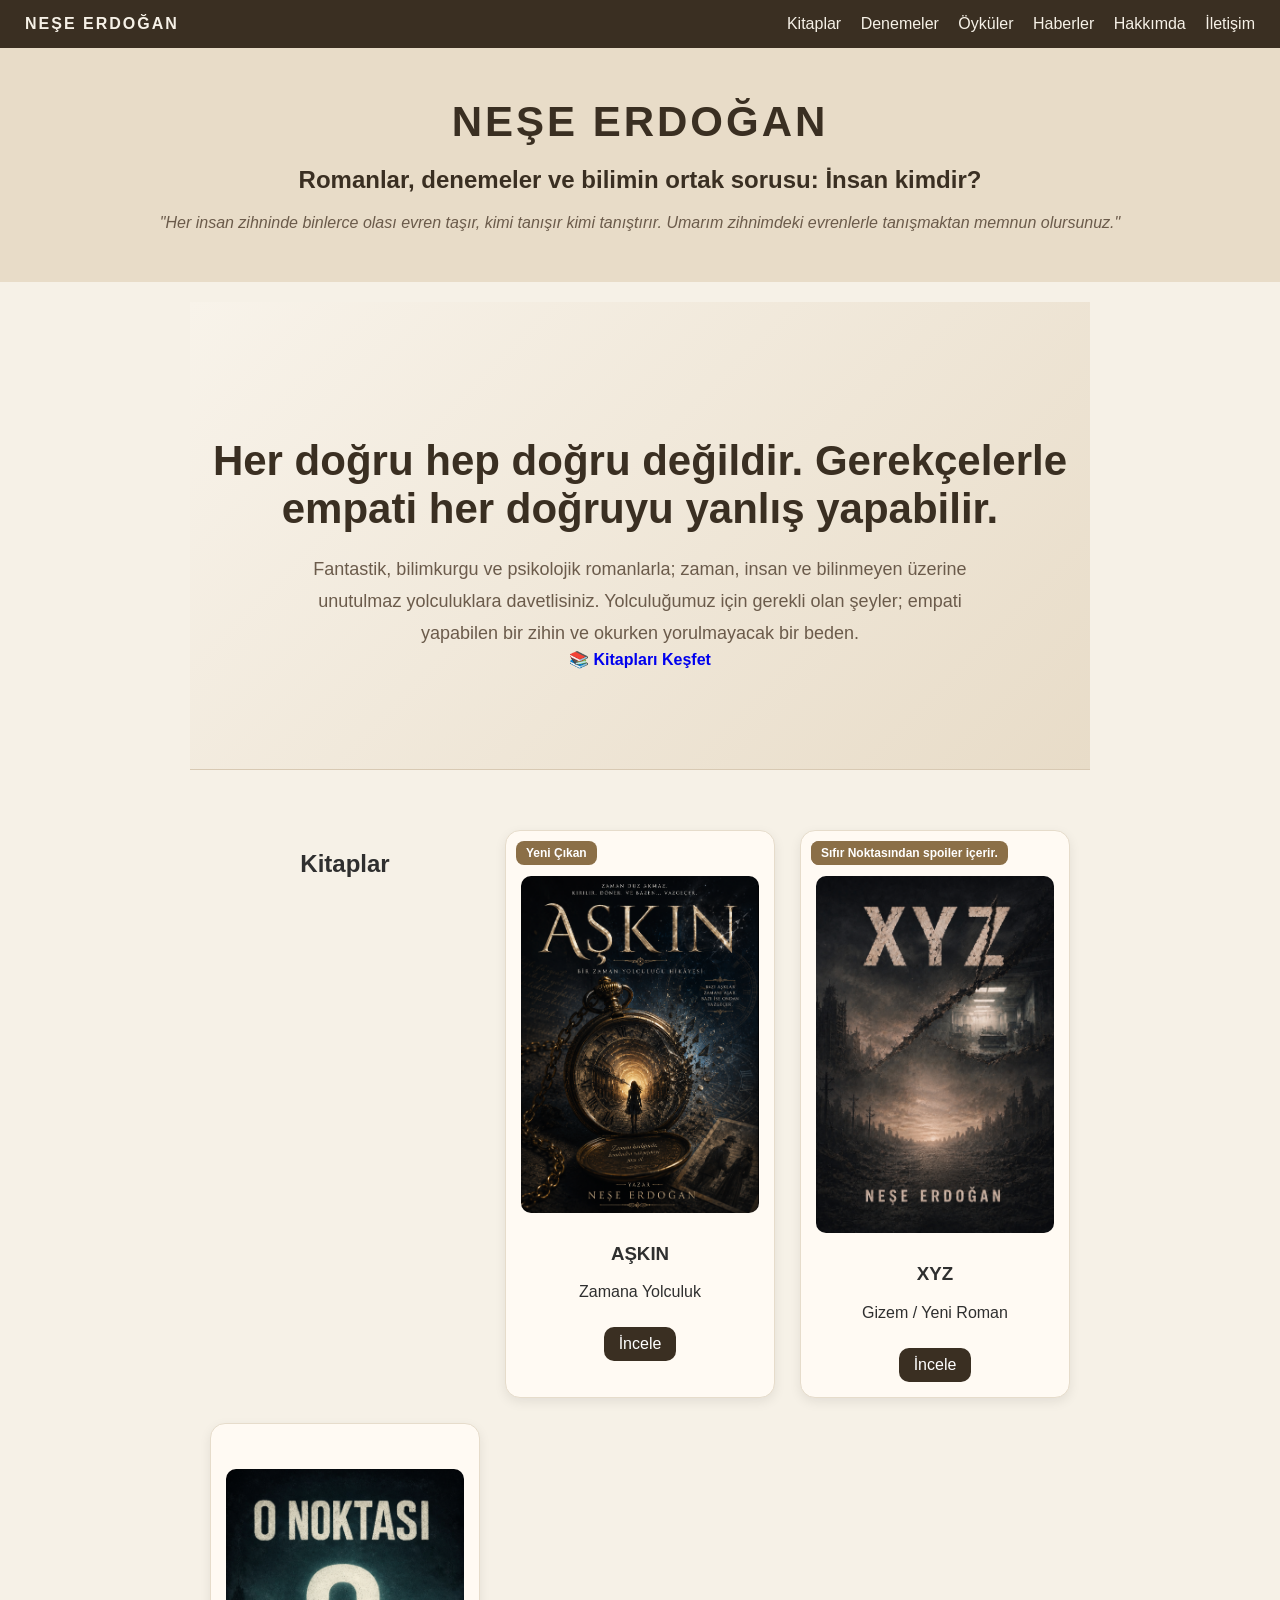
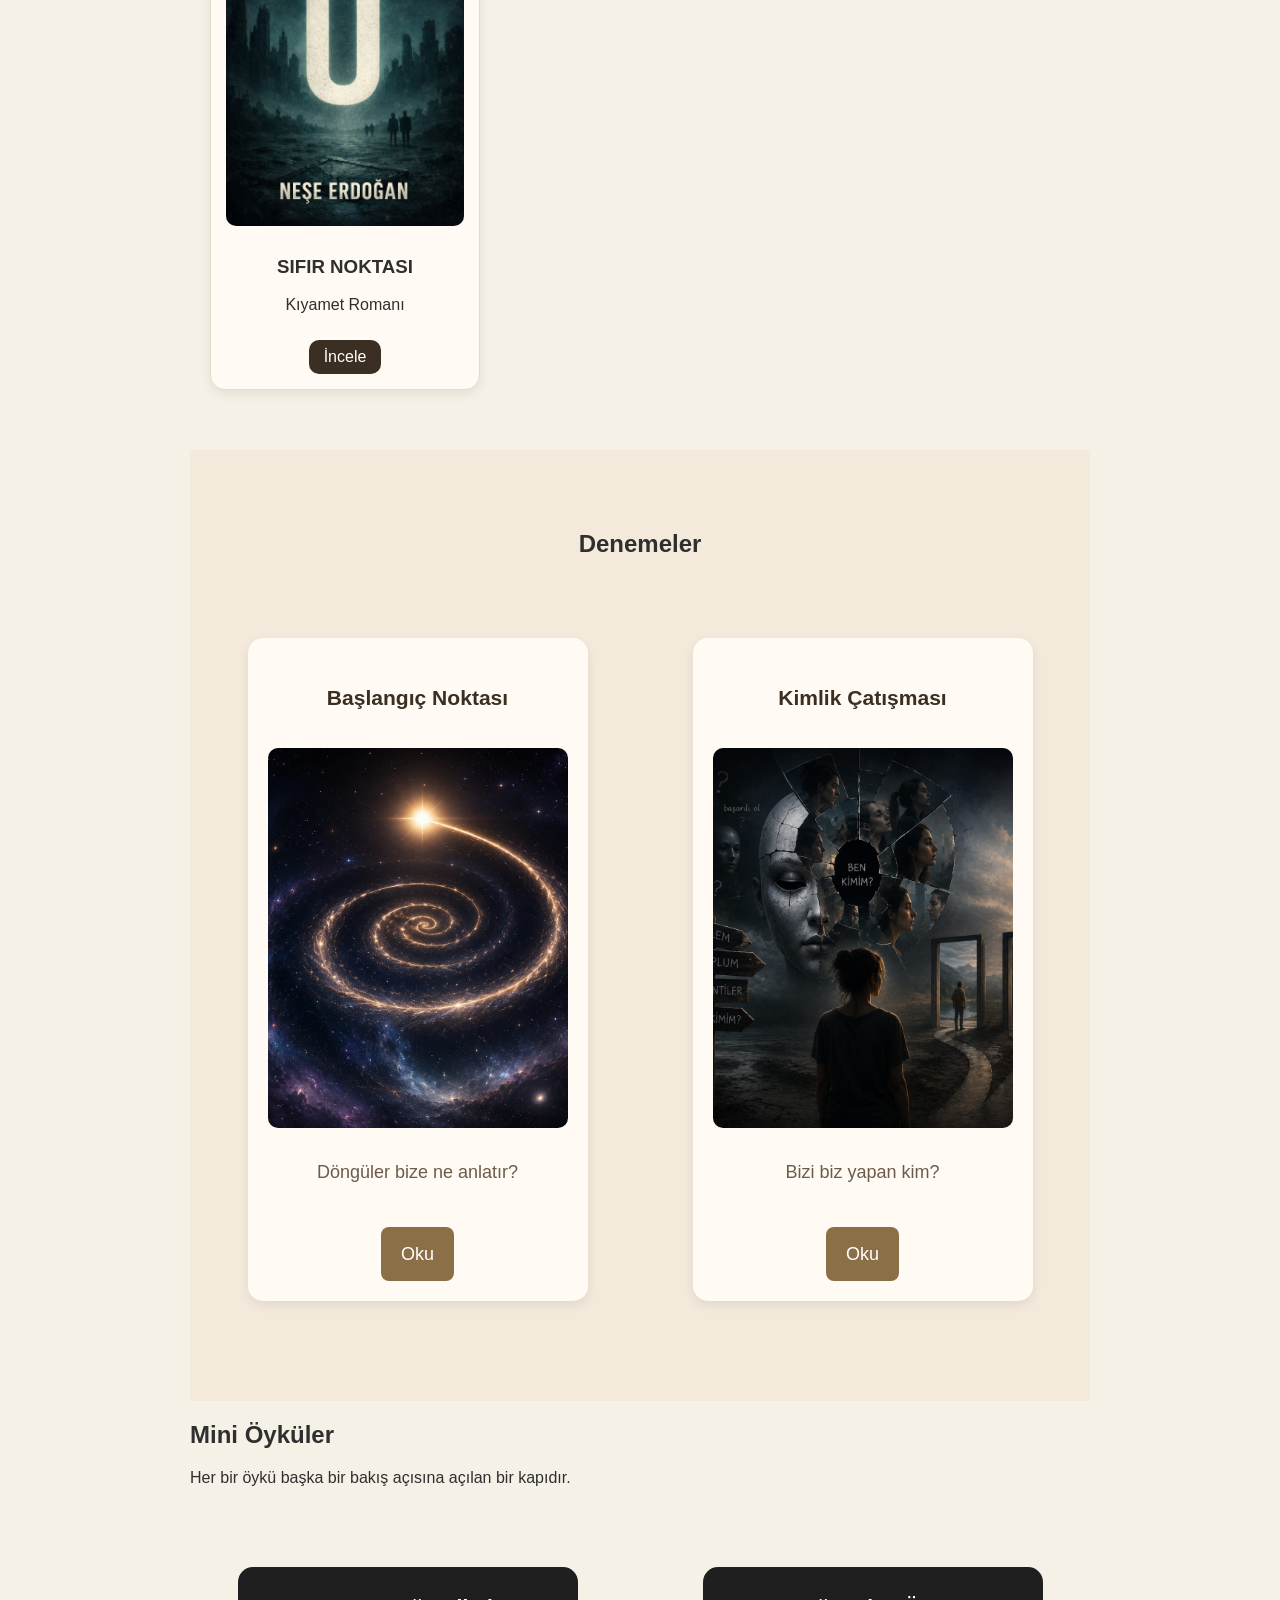
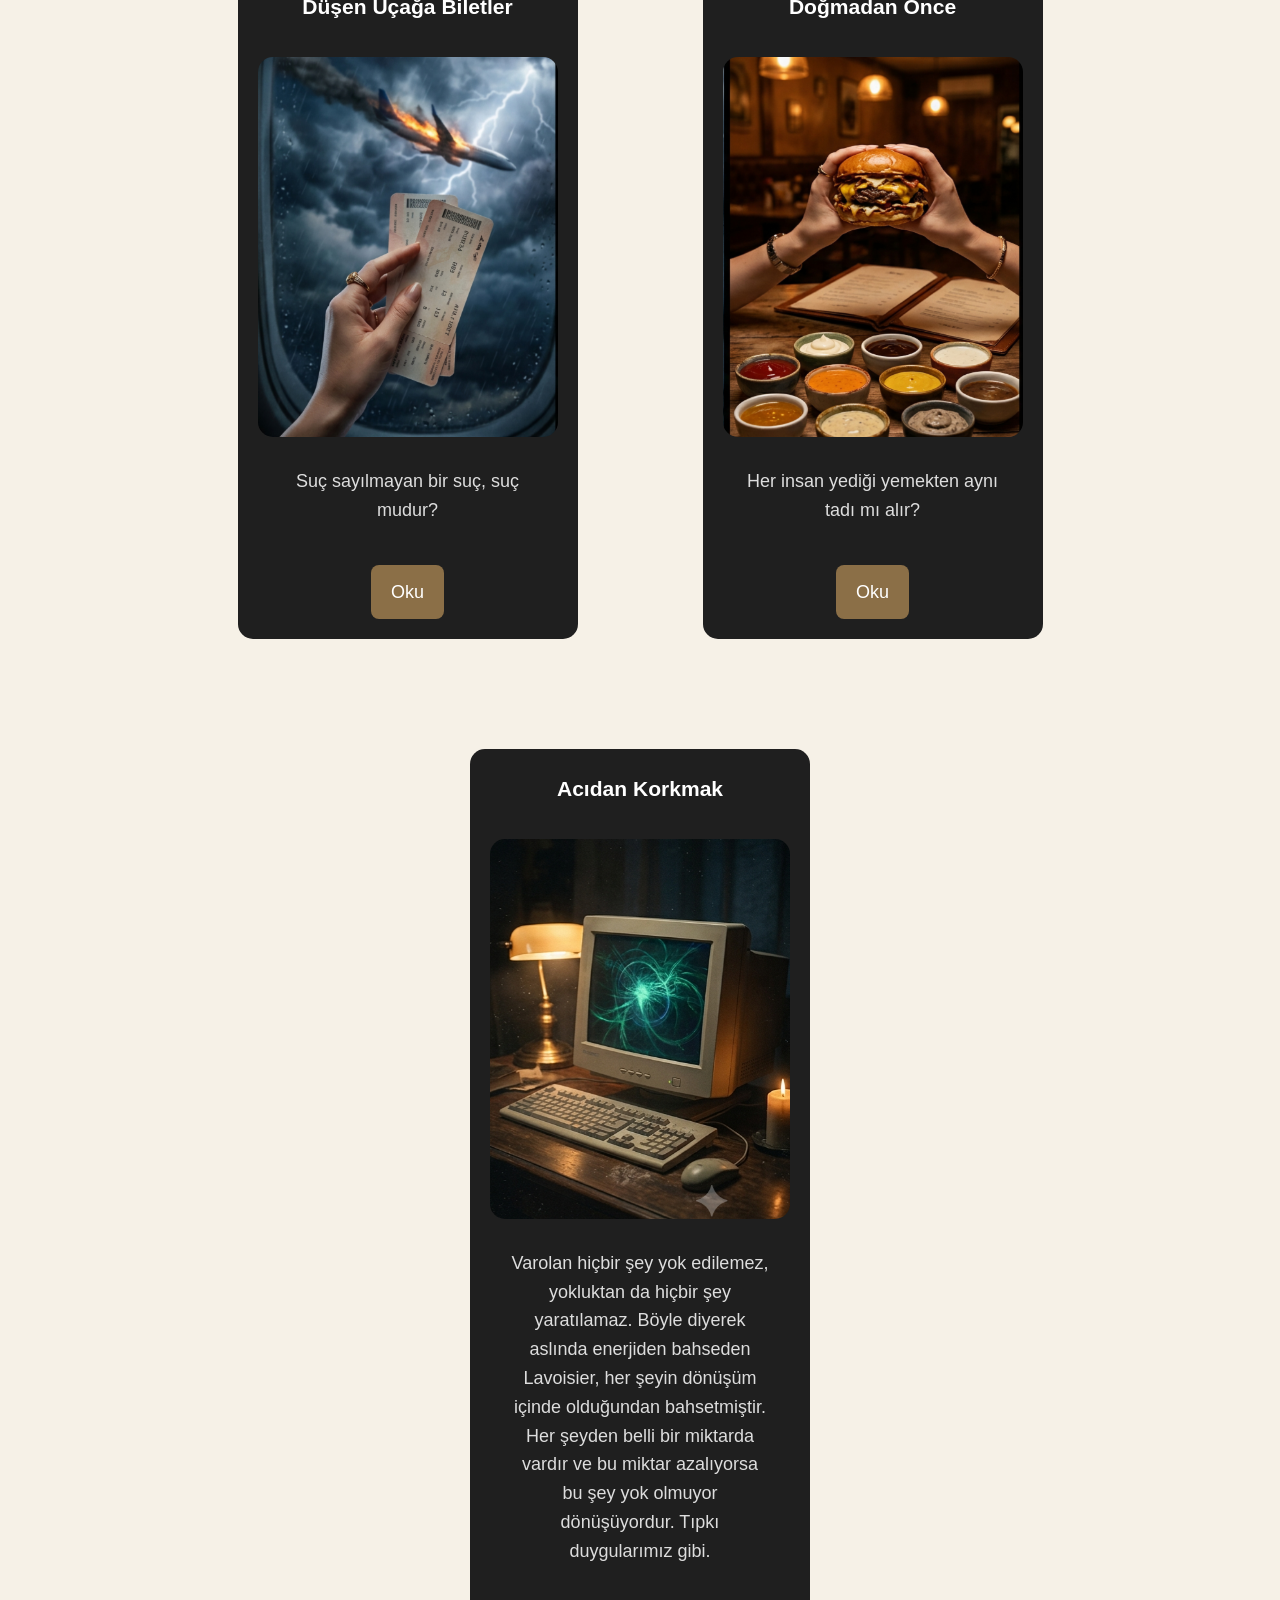
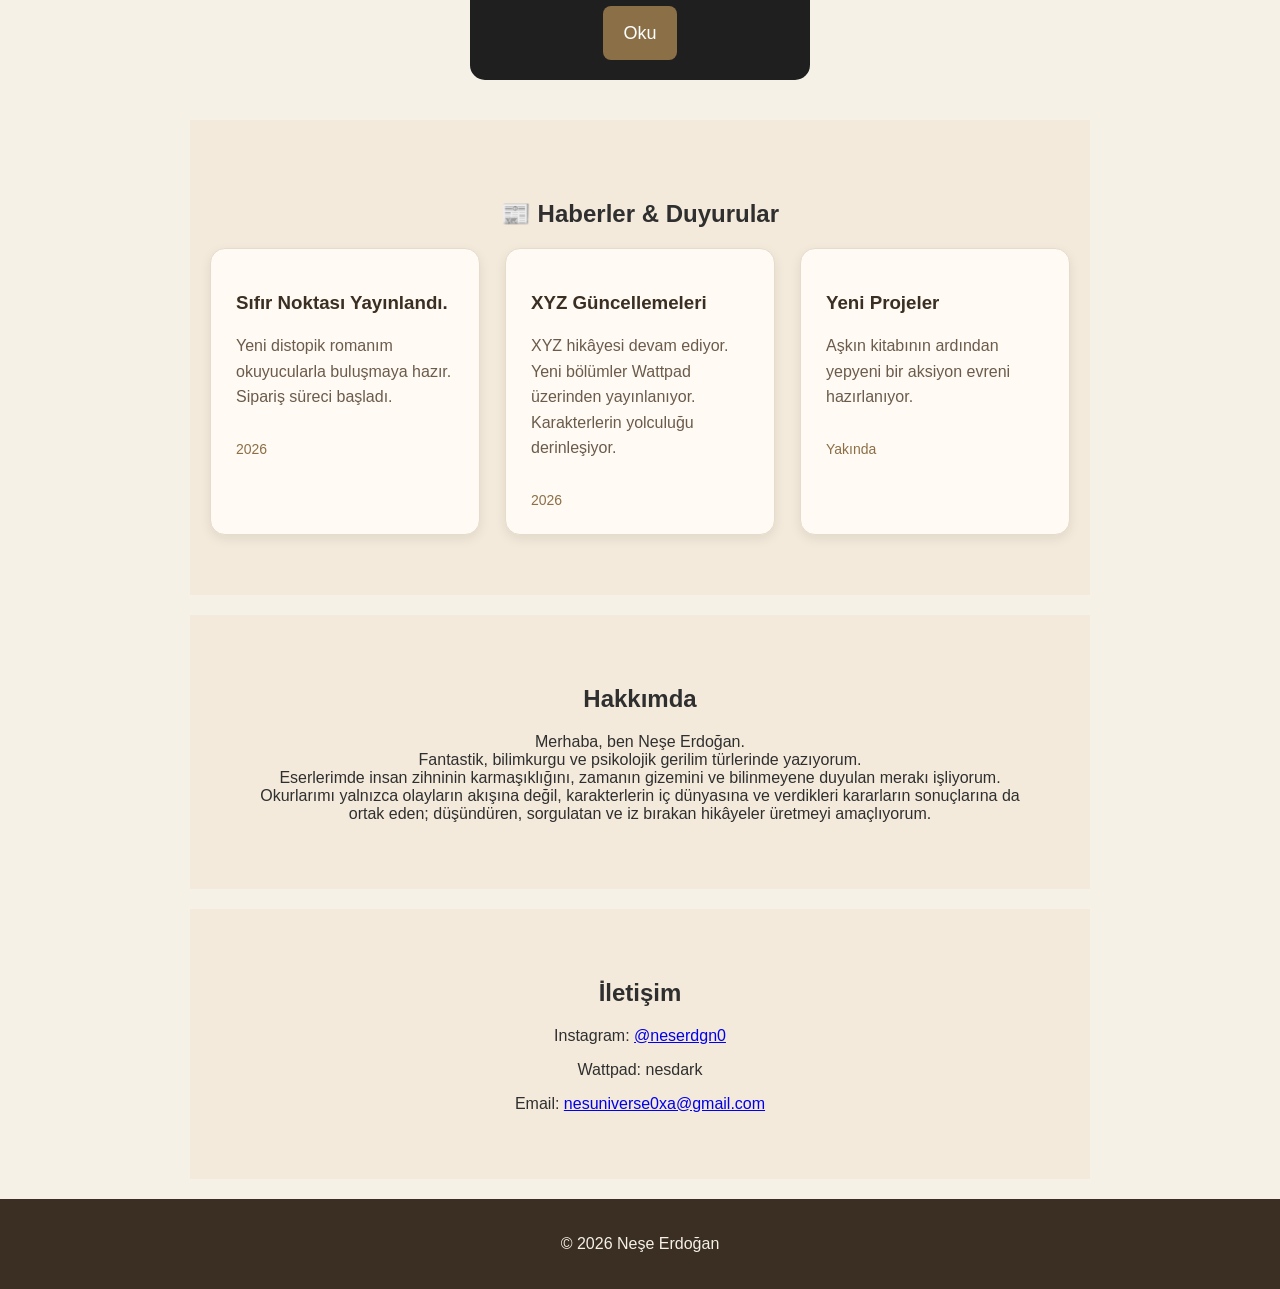
==== commit cbeaefd1: "Update index.html" ====
--- a/index.html
+++ b/index.html
@@ -36,7 +36,6 @@
   </script>
 
   <link rel="stylesheet" href="style.css">
-  <link rel="stylesheet" href="style1.css">
   <script type="application/ld+json">
 {
   "@context":"https://schema.org",
